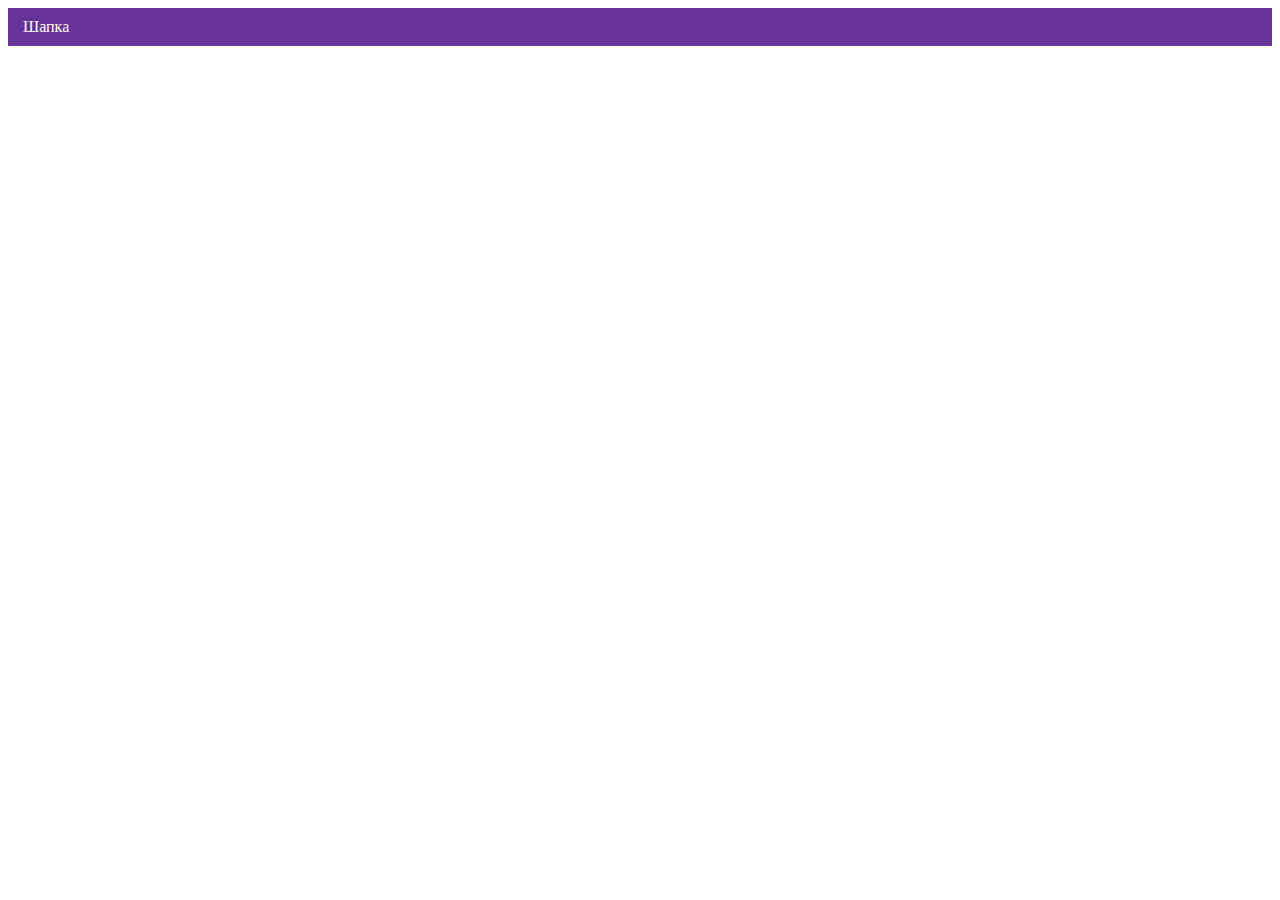
==== index.html @ 6138b24e "Deploying to gh-pages from @ htmlacademy-adaptive/1254821-cat-energy-32@b45555ddbe0319efa38d5f4f37ec" ====
<!DOCTYPE html><html class="page" lang="ru"><head><meta charset="UTF-8"><title>Название проекта</title><meta name="viewport" content="width=device-width,initial-scale=1"><link rel="stylesheet" href="styles/styles.css"><script src="scripts/index.js" defer="defer"></script></head><body class="page__body"><header class="header">Шапка</header></body></html>
---- styles/styles.css ----
.header{color:#fff;background-color:#639;padding:10px 15px}
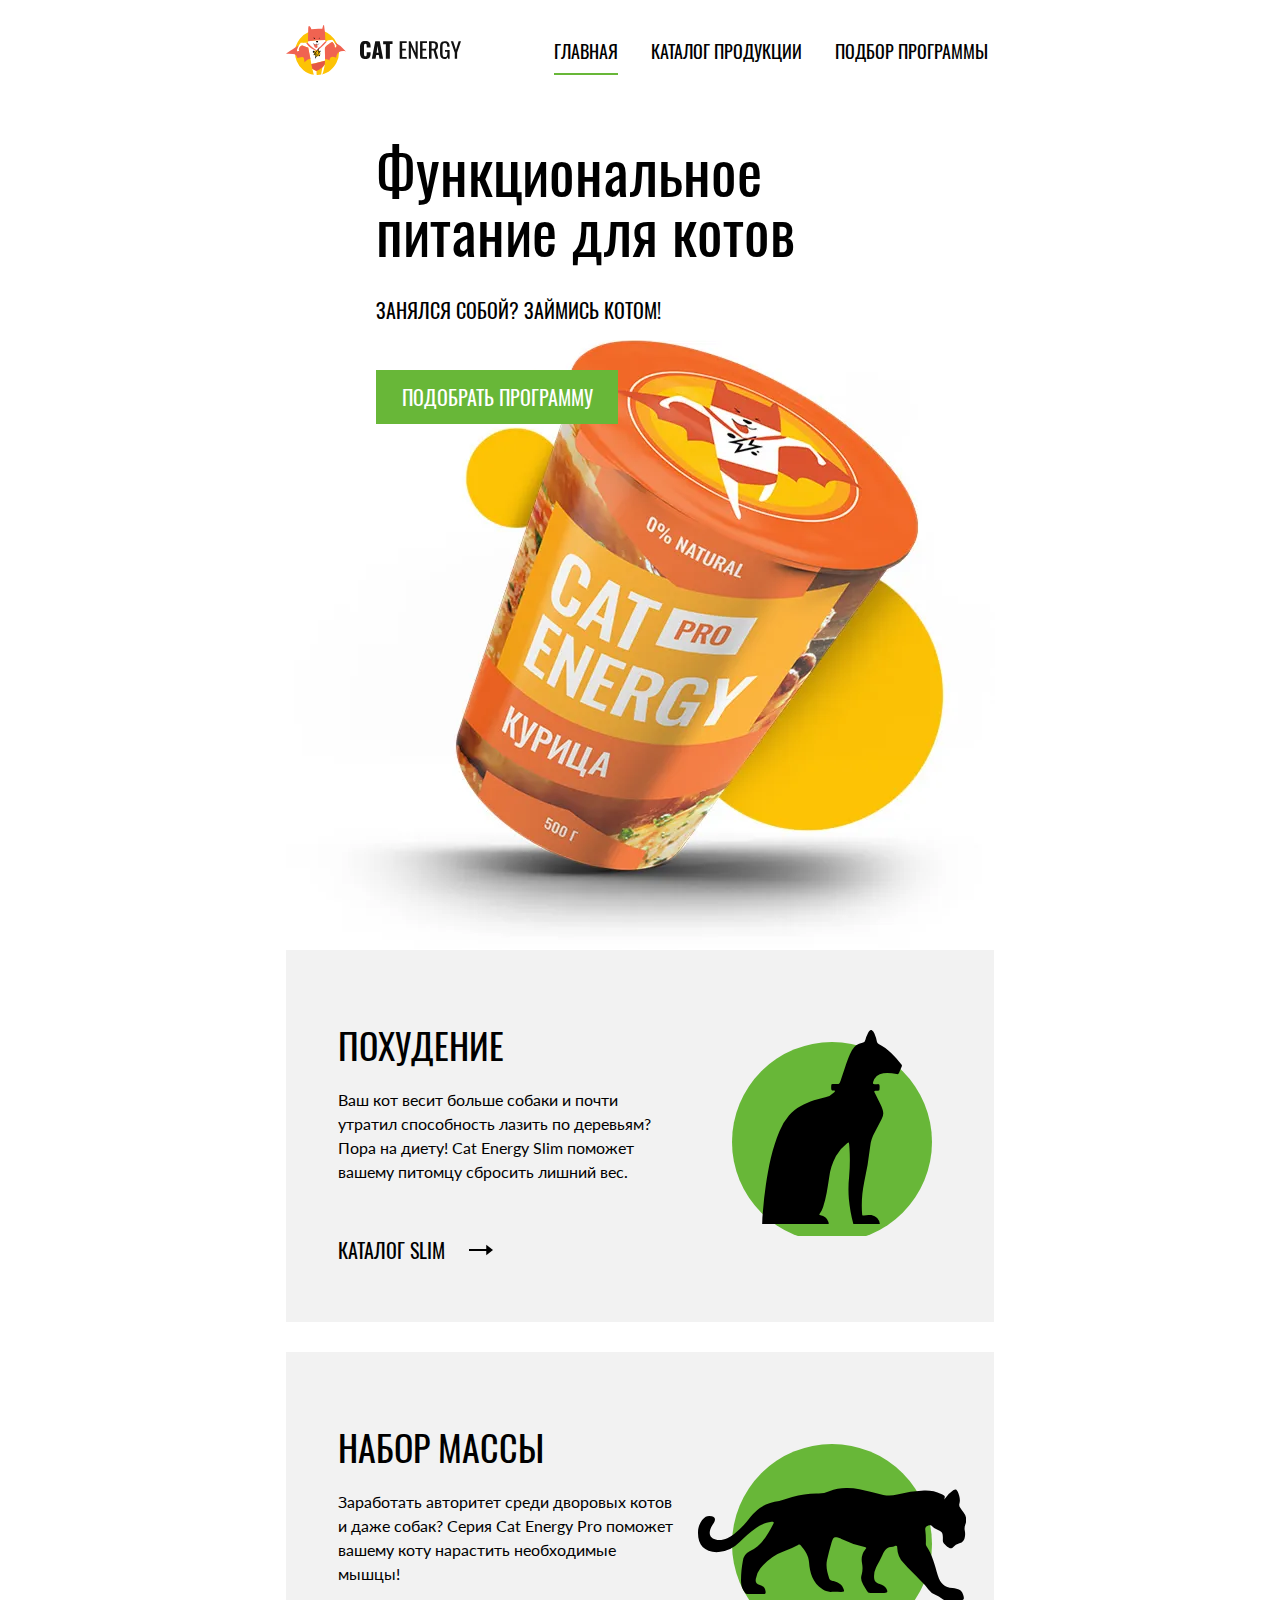
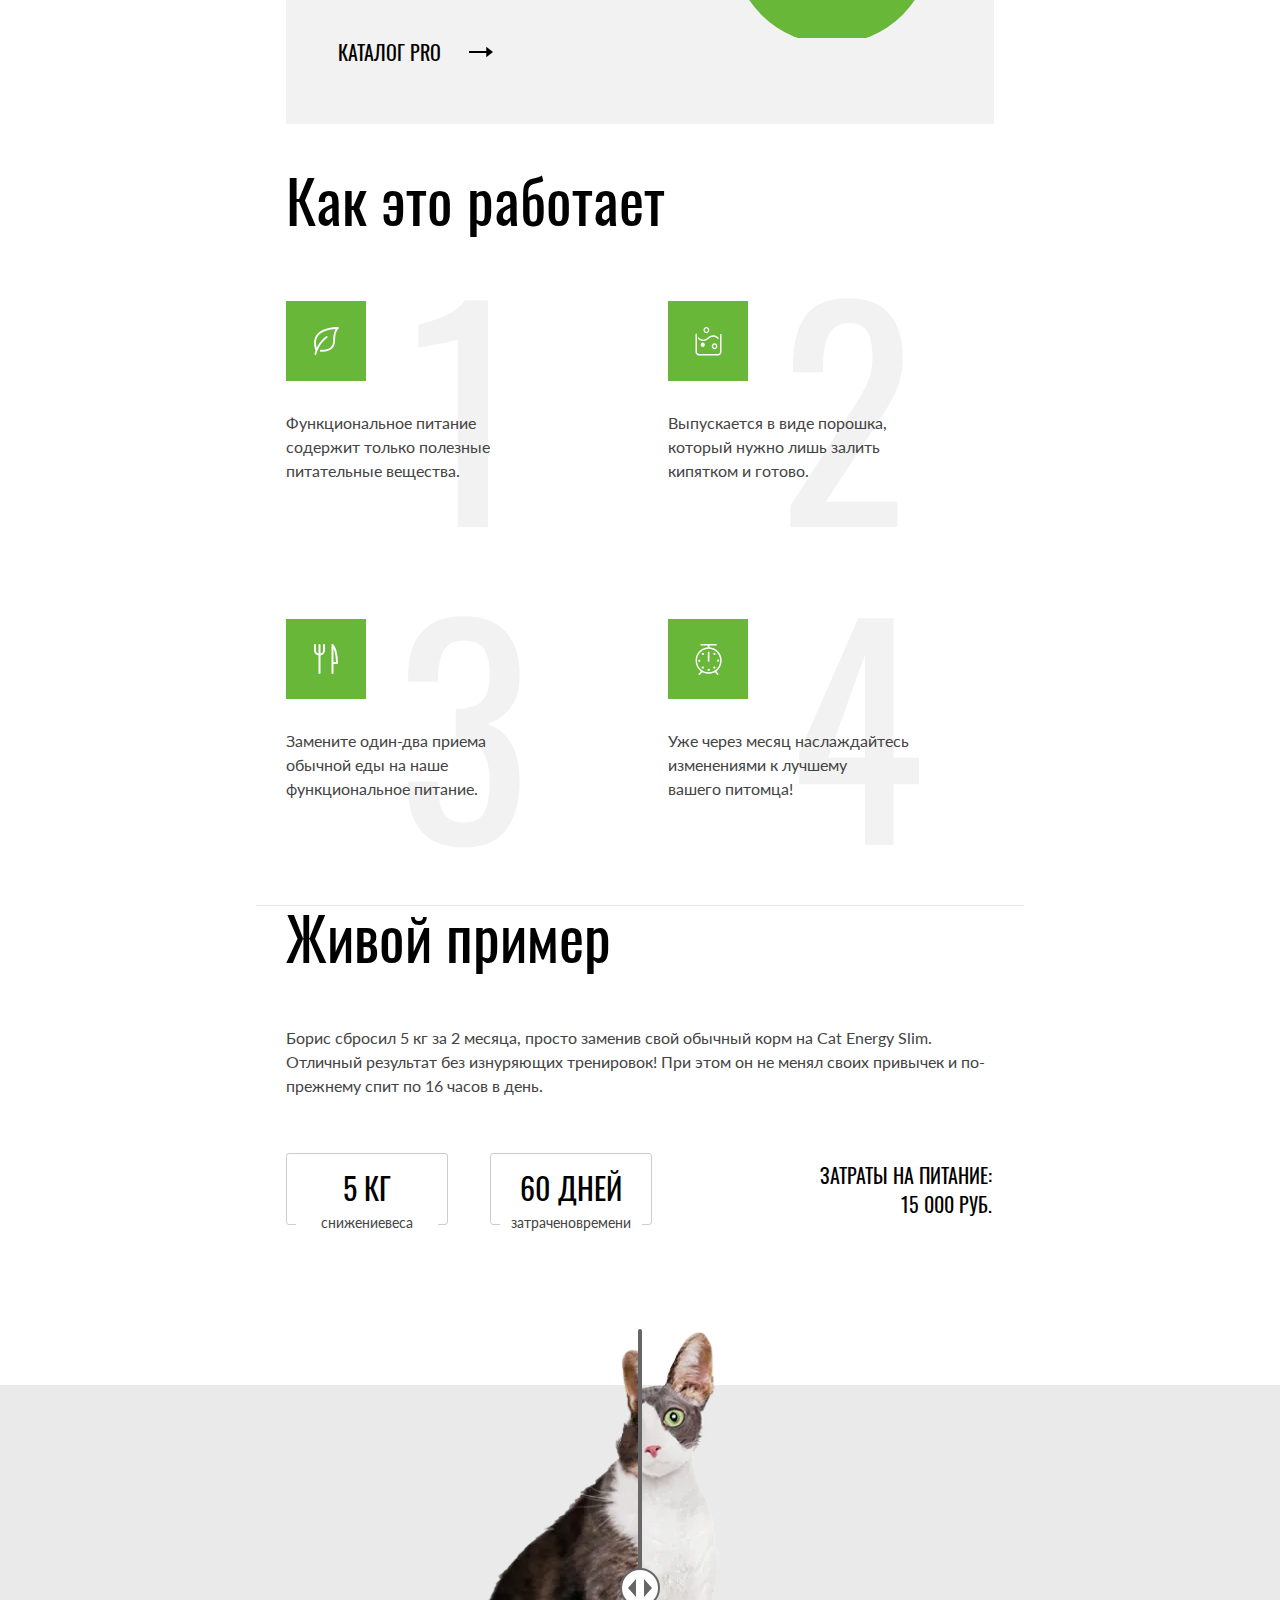
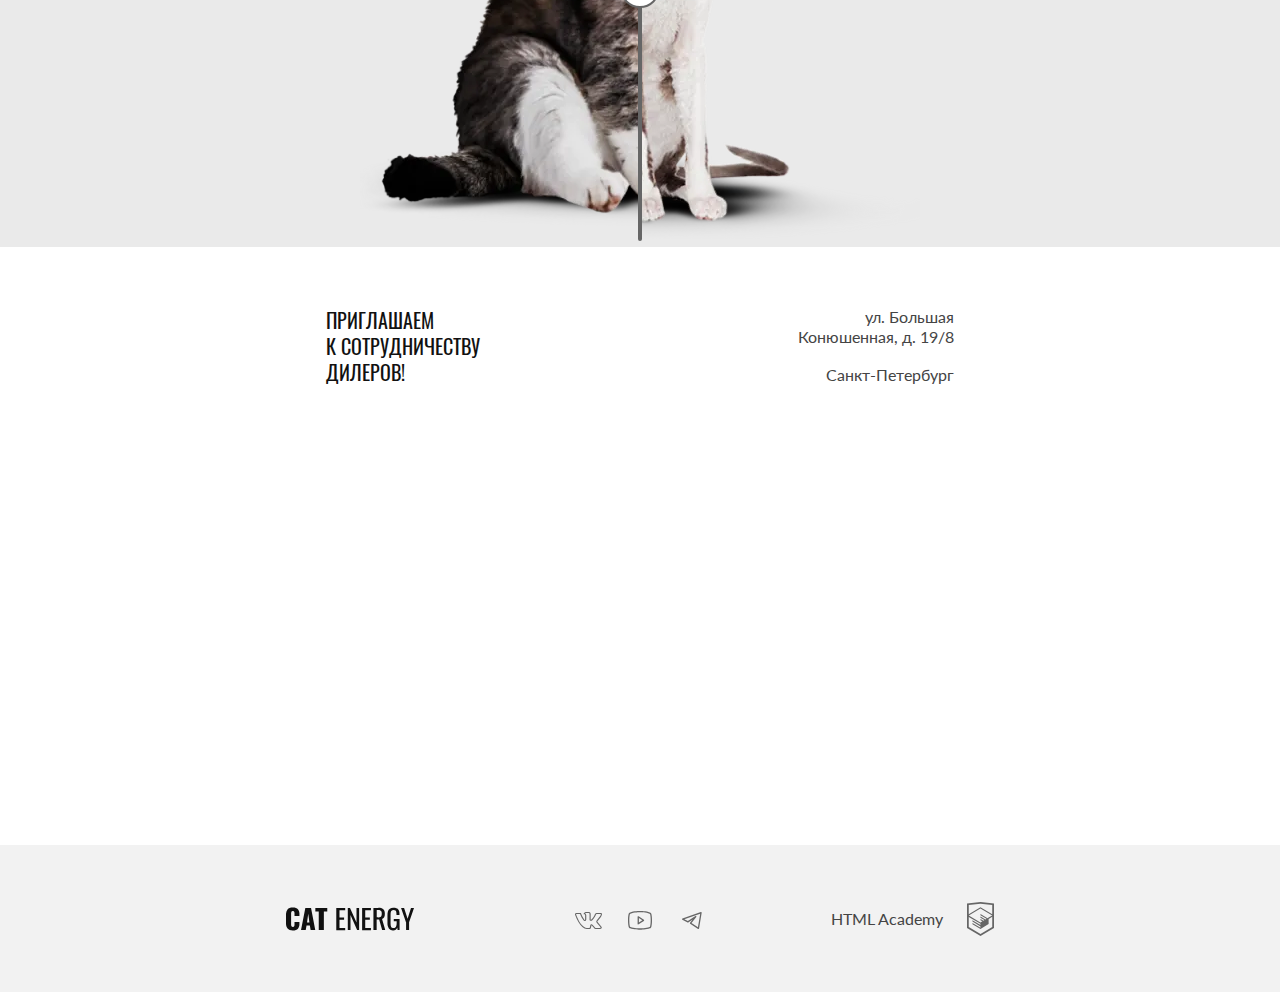
==== commit 173d129f: "Deploying to gh-pages from @ htmlacademy-adaptive/1254821-cat-energy-32@eb4ccfd35cb93e023ef40e4106e7" ====
--- a/index.html
+++ b/index.html
@@ -1 +1 @@
-<!DOCTYPE html><html class="page" lang="ru"><head><meta charset="UTF-8"><title>Название проекта</title><meta name="viewport" content="width=device-width,initial-scale=1"><link rel="stylesheet" href="styles/styles.css"><script src="scripts/index.js" defer="defer"></script></head><body class="page__body"><header class="header">Шапка</header></body></html>+<!DOCTYPE html><html class="page" lang="ru"><head><meta charset="UTF-8"><title>Cat Energy</title><meta name="viewport" content="width=device-width,initial-scale=1"><link rel="stylesheet" href="styles/styles.css"><link rel="icon" href="favicon.ico"><link rel="icon" href="favicons/icon.svg" type="image/svg+xml"><link rel="apple-touch-icon" href="favicons/apple.png"><link rel="manifest" href="manifest.webmanifest"><script src="scripts/index.js" defer="defer"></script><script src="scripts/script.js" defer="defer"></script></head><body class="bg-cat"><header class="header"><nav class="header__icon menu-icon"><ul class="list-block menu-icon__block"><li class="list-block__item item-icon"><a class="button-base" href="index.html" aria-label="Логотип"><picture><source type="image/svg+xml" media="(min-width: 1440px)" srcset="images/common/logo-desktop.svg" width="70" height="59"><source type="image/svg+xml" media="(min-width: 768px)" srcset="images/common/logo-tablet.svg" width="60" height="50"><img src="images/common/logo-mobile.svg" width="33" height="38" alt="Кнопка"></picture></a></li><li class="list-block__item item-icon item-icon--cat-energy"><a class="button-base" href="index.html" aria-label="Cat Energy"><picture><source type="image/svg+xml" media="(min-width: 1440px)" srcset="images/common/cat-energy.svg" width="118" height="21"><img src="images/common/cat-energy.svg" width="101" height="18" alt="Кнопка"></picture></a></li><li class="list-block__item item-icon"><button class="button-base item-icon__button item-icon__button--close" type="button" aria-label="меню"></button></li></ul></nav><nav class="header__navigation menu menu--close"><ul class="list-block menu__block"><li class="list-block__item nav"><a class="nav__button nav__button--index nav__button--active" href="#">Главная</a></li><li class="list-block__item nav"><a class="nav__button nav__button--index" href="catalog.html">Каталог продукции</a></li><li class="list-block__item nav"><a class="nav__button nav__button--index" href="#">Подбор программы</a></li></ul></nav></header><main class="main-block"><section class="nutrition"><h1 class="nutrition__heading">Функциональное питание для котов</h1><b class="nutrition__accent">Занялся собой? Займись котом!</b> <a class="button-green nutrition__button" href="#">Подобрать программу</a><picture class="nutrition__picture"><source type="image/webp" media="(min-width: 1440px)" srcset="images/index/food-desktop@1x.webp, images/index/food-desktop@2x.webp 2x" width="552" height="499"><source type="image/webp" media="(min-width: 768px)" srcset="images/index/food-tablet@1x.webp, images/index/food-tablet@2x.webp 2x" width="709" height="609"><source type="image/webp" srcset="images/index/food-mobile@1x.webp, images/index/food-mobile@2x.webp 2x" width="280" height="270"><source type="image/png" media="(min-width: 1440px)" srcset="images/index/food-desktop@1x.png, images/index/food-desktop@2x.png 2x" width="552" height="499"><source type="image/png" media="(min-width: 768px)" srcset="images/index/food-tablet@1x.png, images/index/food-tablet@2x.png 2x" width="709" height="609"><img src="images/index/food-mobile@1x.png" srcset="images/index/food-mobile@2x.png 2x" width="280" height="270" alt="Cat Energy Pro"></picture></section><section class="main-block__container programs"><h2 class="visually-hidden">Программа питания</h2><div class="programs__loss program"><div class="program__icon program__icon--loss"></div><h3 class="program__heading">Похудение</h3><p class="program__text">Ваш кот весит больше собаки и почти утратил способность лазить по деревьям? Пора на диету! Cat Energy Slim поможет вашему питомцу сбросить лишний вес.</p><a class="button-inherit program__button" href="#">Каталог slim</a></div><div class="programs__gain program"><div class="program__icon program__icon--gain"></div><h3 class="program__heading">Набор массы</h3><p class="program__text">Заработать авторитет среди дворовых котов и даже собак? Серия Cat Energy Pro поможет вашему коту нарастить необходимые мышцы!</p><a class="button-inherit program__button" href="#">Каталог pro</a></div></section><section class="main-block__container composition"><h2 class="composition__heading">Как это работает</h2><ul class="list-block composition__block"><li class="list-block__item item-mix"><div class="item-mix__first"></div><p class="item-mix__text">Функциональное питание содержит только полезные питательные вещества.</p></li><li class="list-block__item item-mix"><div class="item-mix__second"></div><p class="item-mix__text">Выпускается в виде порошка, который нужно лишь залить кипятком и готово.</p></li><li class="list-block__item item-mix"><div class="item-mix__third"></div><p class="item-mix__text">Замените один-два приема обычной еды на наше функциональное питание.</p></li><li class="list-block__item item-mix item-mix--fourth"><div class="item-mix__fourth"></div><p class="item-mix__text">Уже через месяц наслаждайтесь изменениями к лучшему<br>вашего питомца!</p></li></ul></section><section class="special"><div class="special__container example"><div class="example__container"><h2 class="example__heading">Живой пример</h2><p class="example__text">Борис сбросил 5 кг за 2 месяца, просто заменив свой обычный корм на Cat Energy Slim. Отличный результат без изнуряющих тренировок! При этом он не менял своих привычек и по-прежнему спит по 16 часов в день.</p><div class="example__item options"><div class="options__item option"><span class="option__parameter">5 кг</span> <span class="option__result">снижение<br>веса</span></div><div class="options__item option"><span class="option__parameter">60 дней</span> <span class="option__result">затрачено<br>времени</span></div><div class="options__special"><span>Затраты на питание:</span> <span>15 000 руб.</span></div></div></div><div class="example__slider"><picture class="example__image-wrapper"><source type="image/webp" media="(min-width: 768px)" srcset="images/index/cat-thick-tablet@1x.webp, images/index/cat-thick-tablet@2x.webp 2x" width="560" height="512"><source type="image/webp" srcset="images/index/cat-thick-mobile@1x.webp, images/index/cat-thick-mobile@2x.webp 2x" width="280" height="256"><source type="image/png" media="(min-width: 768px)" srcset="images/index/cat-thick-tablet@1x.png, images/index/cat-thick-tablet@2x.png 2x" width="560" height="512"><img class="example__image example__image--right" src="images/index/cat-thick-mobile@1x.png" srcset="images/index/cat-thick-mobile@2x.png 2x" width="280" height="256" alt="толстый кот"></picture><picture class="example__image-wrapper"><source type="image/webp" media="(min-width: 768px)" srcset="images/index/cat-thin-tablet@1x.webp, images/index/cat-thin-tablet@2x.webp 2x" width="560" height="512"><source type="image/webp" srcset="images/index/cat-thin-mobile@1x.webp 1x,images/index/cat-thin-mobile@2x.webp 2x" width="280" height="256"><source type="image/png" media="(min-width: 768px)" srcset="images/index/cat-thin-tablet@1x.png, images/index/cat-thin-tablet@2x.png 2x" width="560" height="512"><img class="example__image example__image--left" src="images/index/cat-thin-mobile@1x.png" srcset="images/index/cat-thin-mobile@2x.png 2x" width="280" height="256" alt="худой кот"></picture><button class="example__button" type="button"><span class="visually-hidden">Переключатель слайдов</span></button></div></div></section></main><footer class="footer"><div class="footer__map footer__map--index map"><div class="map__info info"><span class="info__heading">Приглашаем<br>к сотрудничеству<br>дилеров!</span><div class="info__text"><span>ул. Большая<br>Конюшенная, д. 19/8</span> <span>Санкт-Петербург</span></div></div><iframe src="https://www.google.com/maps/embed?pb=!1m18!1m12!1m3!1d1998.6037876728572!2d30.320472477436045!3d59.93871647491517!2m3!1f0!2f0!3f0!3m2!1i1024!2i768!4f13.1!3m3!1m2!1s0x4696310fca145cc1%3A0x42b32648d8238007!2z0JHQvtC70YzRiNCw0Y8g0JrQvtC90Y7RiNC10L3QvdCw0Y8g0YPQuy4sIDE5LzgsINCh0LDQvdC60YIt0J_QtdGC0LXRgNCx0YPRgNCzLCAxOTExODY!5e0!3m2!1sru!2sru!4v1726083834654!5m2!1sru!2sru" width="600" height="450" style="border:0;" allowfullscreen="" loading="lazy" referrerpolicy="no-referrer-when-downgrade"></iframe></div><div class="footer__links link"><a class="link__cat-energy" href="index.html" aria-label="cat-energy"><svg width="128" height="24" viewBox="0 0 101 18" fill="currentColor" xmlns="http://www.w3.org/2000/svg"><path d="M1.26449 16.5385C0.36955 15.2762 -0.0747041 13.7627 1.02073e-05 12.2308V5.84615C-0.108365 4.29774 0.308071 2.75746 1.18546 1.46154C2.05478 0.461538 3.39829 0 5.37403 0C7.34978 0 8.61425 0.461538 9.40455 1.30769C10.2626 2.37941 10.6846 3.72136 10.59 5.07692V6.61539H6.71754V4.84615C6.74881 4.32289 6.66808 3.799 6.48045 3.30769C6.38016 3.10938 6.2212 2.9448 6.02403 2.83513C5.82686 2.72547 5.60049 2.67572 5.37403 2.69231C4.82082 2.69231 4.42568 2.84615 4.26762 3.23077C4.08883 3.77733 4.00862 4.34988 4.03053 4.92308V13.1538C3.98879 13.71 4.0978 14.267 4.34665 14.7692C4.5047 15.1538 4.89985 15.3077 5.45306 15.3077C6.00627 15.3077 6.32239 15.1538 6.48045 14.7692C6.66013 14.2494 6.74049 13.7019 6.71754 13.1538V11.3077H10.59V12.8462C10.6704 14.2238 10.2508 15.5852 9.40455 16.6923C8.61425 17.6154 7.27075 18.0769 5.37403 18.0769C3.47732 18 2.05478 17.5385 1.26449 16.5385Z"/><path d="M15.2527 0.23077H19.7574L23.0767 17.7692H19.4413L18.8091 14.0769H16.2011L15.5689 17.7692H11.8545L15.2527 0.23077ZM18.493 11.7692L17.5446 4.92308L16.5963 11.7692H18.493Z"/><path d="M25.8427 3.15385H23.1557V0.23077H32.5602V3.07692H29.8732V17.7692H25.8427V3.15385Z"/><path d="M39.752 0.23077H46.7066V2.07692H42.2019V7.84615H45.8372V9.61539H42.2019V16.0769H46.7066V17.8462H39.6729V0.23077H39.752Z"/><path d="M48.7613 0.23077H50.5L55.6369 11.8462V0.23077H57.6917V17.7692H56.1111L50.8951 5.76923V17.7692H48.7613V0.23077Z"/><path d="M60.0626 0.23077H67.0172V2.07692H62.5125V7.84615H66.1479V9.61539H62.5125V16.0769H67.0172V17.8462H60.0626V0.23077Z"/><path d="M69.072 0.23077H72.7074C74.1375 0.134618 75.5587 0.514353 76.7379 1.30769C77.6072 2 78.0024 3.23077 78.0024 4.84616C78.0024 7.07692 77.2911 8.46154 75.7895 8.92308L78.3185 17.6923H75.8686L73.4977 9.46154H71.5219V17.6923H68.993V0.23077H69.072ZM72.5493 7.76923C73.364 7.83458 74.1761 7.61652 74.8412 7.15385C75.3154 6.76923 75.5524 6 75.5524 4.84616C75.5743 4.27296 75.4941 3.7004 75.3154 3.15385C75.1375 2.76166 74.832 2.4373 74.446 2.23077C73.9017 1.98934 73.3042 1.8836 72.7074 1.92308H71.601V7.69231H72.5493V7.76923Z"/><path d="M81.1635 16.4615C80.342 15.1166 79.9564 13.5617 80.0571 12V6.15384C80.0376 5.03911 80.1705 3.9268 80.4523 2.84615C80.7167 2.03863 81.2437 1.33668 81.9538 0.846152C82.8362 0.337748 83.8542 0.0967294 84.8779 0.153844C86.5376 0.153844 87.723 0.53846 88.4343 1.38461C89.2525 2.50191 89.6438 3.86237 89.5407 5.23077V5.84615H87.1698V5.30769C87.1734 4.66346 87.1205 4.0201 87.0117 3.38461C86.9451 2.98303 86.7178 2.62348 86.3795 2.38461C85.9353 2.10082 85.4081 1.96579 84.8779 2C84.3113 1.96466 83.7504 2.12843 83.2973 2.46154C83.1114 2.61401 82.9595 2.80181 82.8508 3.01344C82.7421 3.22507 82.6789 3.45608 82.6651 3.69231C82.5609 4.37999 82.5081 5.07411 82.507 5.76923V12.3077C82.4488 13.3038 82.6105 14.3006 82.9812 15.2308C83.2973 15.8462 83.9296 16.0769 84.8779 16.0769C85.2524 16.1223 85.6323 16.0589 85.9698 15.8947C86.3073 15.7304 86.5873 15.4727 86.7746 15.1538C87.1922 14.1811 87.3812 13.1299 87.3278 12.0769V10.8462H85.036V9.07692H89.6197V17.7692H88.0391L87.802 15.7692C87.5948 16.4395 87.1634 17.0231 86.5763 17.4273C85.9892 17.8315 85.2801 18.0331 84.5618 18C83.9088 18.0374 83.2565 17.9164 82.6634 17.6479C82.0702 17.3794 81.5549 16.9717 81.1635 16.4615Z"/><path d="M94.6776 11.6154L90.8052 0.30769H93.1761L95.9421 8.76923L98.6291 0.30769H101L97.1275 11.6154V17.7692H94.7566V11.6154H94.6776Z"/></svg></a><address class="link__social social"><ul class="list-block social__block"><li class="list-block__item item-social"><a class="item-social__button" href="#" aria-label="Vkontakte"><svg width="28" height="22" viewBox="0 0 28 22" fill="currentColor" xmlns="http://www.w3.org/2000/svg"><path d="M1 5.33876C1 4.48373 1.5151 4.02268 2.54531 3.95562L6.51515 3.98077C6.78158 3.98077 6.95921 4.10651 7.04802 4.35799C7.45655 5.61538 7.91392 6.70094 8.42014 7.61465C8.92637 8.52835 9.58801 9.58038 10.4051 10.7707C10.4761 10.9216 10.5916 10.997 10.7514 10.997C10.8758 10.997 10.9735 10.9384 11.0445 10.821L11.1244 10.5444L11.1511 6.19379C11.1511 5.89201 11.0756 5.69083 10.9246 5.59024C10.7736 5.48965 10.4939 5.4142 10.0853 5.36391C9.76563 5.31361 9.60577 5.12919 9.60577 4.81065C9.60577 4.74359 9.61465 4.69329 9.63241 4.65976C10.0054 3.57002 11.0711 3.02515 12.8296 3.02515L14.3216 3C14.9966 3 15.5561 3.15927 16.0001 3.47781C16.4442 3.79635 16.6662 4.29931 16.6662 4.98669V10.6953C16.7906 10.7791 16.906 10.821 17.0126 10.821C17.279 10.821 17.5099 10.6701 17.7053 10.3683C19.6592 7.78649 20.716 6.05966 20.8759 5.18787C20.8759 5.1711 20.8936 5.12919 20.9291 5.06213C21.0535 4.81065 21.2577 4.5927 21.5419 4.40828C21.8261 4.22387 22.0748 4.09813 22.288 4.03107C22.359 3.99753 22.4389 3.98077 22.5277 3.98077H26.6574L26.9239 4.00592C27.2791 4.00592 27.5544 4.16519 27.7498 4.48373C27.8209 4.58432 27.8697 4.69329 27.8964 4.81065C27.923 4.92801 27.9408 5.04536 27.9496 5.16272C27.9585 5.28008 27.963 5.34714 27.963 5.36391V5.53994C27.8386 6.22732 27.5233 6.9608 27.0171 7.74038C26.5109 8.51997 25.867 9.36243 25.0855 10.2678C24.304 11.1731 23.8155 11.7682 23.6201 12.0533C23.4603 12.2544 23.3803 12.4389 23.3803 12.6065C23.3803 12.7406 23.4514 12.8915 23.5935 13.0592L27.4834 17.6864C27.6965 17.9546 27.8031 18.248 27.8031 18.5666C27.8031 18.9522 27.6432 19.2707 27.3235 19.5222C27.0038 19.7737 26.6219 19.9162 26.1779 19.9497L25.7249 19.9749H21.6752C21.6574 19.9749 21.6219 19.979 21.5686 19.9874C21.5153 19.9958 21.4798 20 21.462 20C21.0712 20 20.7071 19.8407 20.3696 19.5222C20.2453 19.3881 19.4105 18.3989 17.8652 16.5547C17.7764 16.4374 17.652 16.3284 17.4922 16.2278C17.4211 16.4961 17.3279 16.8817 17.2124 17.3846C17.097 17.8876 17.0126 18.248 16.9593 18.466L16.8794 18.8935C16.7018 19.4803 16.3287 19.8323 15.7604 19.9497L15.3874 19.9749H12.7763C11.3021 19.9749 9.83224 19.3378 8.36686 18.0636C6.90148 16.7894 5.58264 15.1423 4.41034 13.122C3.23803 11.1018 2.14566 8.75049 1.13322 6.06805C1.04441 5.8501 1 5.607 1 5.33876ZM17.0126 11.8521C16.6396 11.8521 16.3021 11.7557 16.0001 11.5629C15.6982 11.3701 15.5472 11.106 15.5472 10.7707V4.98669C15.5472 4.65138 15.4584 4.41248 15.2808 4.26997C15.1032 4.12747 14.7923 4.05621 14.3483 4.05621L12.8296 4.10651C12.0658 4.10651 11.4886 4.23225 11.0978 4.48373C11.8793 4.8358 12.2701 5.40582 12.2701 6.19379V10.6198C12.2346 11.039 12.0569 11.3868 11.7372 11.6635C11.4175 11.9401 11.0623 12.0784 10.6715 12.0784C10.1386 12.0784 9.7301 11.8353 9.44591 11.3491C8.06046 9.37081 7.03025 7.4931 6.35529 5.71598L6.1155 5.06213L2.57195 5.03698C2.34104 5.03698 2.21227 5.04956 2.18562 5.0747C2.15898 5.09985 2.14566 5.1711 2.14566 5.28846C2.14566 5.43935 2.16342 5.59862 2.19895 5.76627L2.75845 7.17456C4.25048 10.8126 5.87127 13.6795 7.62085 15.7751C9.37042 17.8708 11.0889 18.9186 12.7763 18.9186H15.4406C15.5472 18.9186 15.6271 18.8893 15.6804 18.8306C15.7337 18.7719 15.7781 18.6588 15.8136 18.4911L15.8669 18.2396L16.3732 16.0266C16.5152 15.7249 16.6396 15.5237 16.7462 15.4231C16.9415 15.2387 17.1725 15.1465 17.4389 15.1465C17.8652 15.1465 18.3003 15.3895 18.7444 15.8757L21.0091 18.5917C21.1512 18.8097 21.3022 18.9186 21.462 18.9186H25.8581C26.391 18.9186 26.6574 18.7929 26.6574 18.5414C26.6574 18.4576 26.6308 18.3738 26.5775 18.2899L22.7142 13.7382C22.4123 13.3861 22.2613 13.0089 22.2613 12.6065C22.2613 12.2041 22.4034 11.8185 22.6876 11.4497C22.9185 11.1144 23.367 10.557 24.0331 9.77737C24.6992 8.99778 25.2809 8.26849 25.7782 7.5895C26.2756 6.9105 26.6042 6.29438 26.764 5.74112L26.8439 5.4142C26.8262 5.38067 26.8173 5.32618 26.8173 5.25074C26.8173 5.1753 26.8084 5.11243 26.7907 5.06213H22.6077C22.3412 5.16272 22.1281 5.31361 21.9682 5.51479L21.8084 5.9926C21.3643 7.14941 20.2009 8.93491 18.3181 11.3491C17.9451 11.6844 17.5099 11.8521 17.0126 11.8521Z"/></svg></a></li><li class="list-block__item item-social"><a class="item-social__button" href="#" aria-label="Youtube"><svg width="28" height="22" viewBox="0 0 28 22" fill="currentColor" xmlns="http://www.w3.org/2000/svg"><path d="M17.8509 10.7927L12.6145 7.30184C12.5159 7.23691 12.4016 7.19985 12.2837 7.19459C12.1657 7.18934 12.0486 7.21608 11.9446 7.27198C11.8406 7.32789 11.7537 7.41087 11.693 7.51215C11.6324 7.61343 11.6002 7.72924 11.6 7.84729V14.8291C11.6001 14.9481 11.6327 15.0648 11.6942 15.1667C11.7557 15.2686 11.8438 15.3518 11.9491 15.4073C12.0524 15.4631 12.1691 15.4895 12.2864 15.4837C12.4037 15.478 12.5172 15.4402 12.6145 15.3746L17.8509 11.8837C17.9409 11.8239 18.0148 11.7429 18.0658 11.6477C18.1169 11.5526 18.1436 11.4462 18.1436 11.3382C18.1436 11.2302 18.1169 11.1239 18.0658 11.0287C18.0148 10.9335 17.9409 10.8525 17.8509 10.7927ZM12.9091 13.6073V9.06911L16.3127 11.3382L12.9091 13.6073ZM25.3891 5.04366C25.2942 4.67547 25.1131 4.33511 24.8609 4.05061C24.6086 3.76611 24.2924 3.54561 23.9382 3.40729C20.2182 1.9782 14.2509 2.00002 14 2.00002C13.7491 2.00002 7.78182 1.9782 4.06182 3.40729C3.70764 3.54561 3.3914 3.76611 3.13914 4.05061C2.88689 4.33511 2.70584 4.67547 2.61091 5.04366C2.32727 6.11275 2 8.07638 2 11.3382C2 14.6 2.32727 16.5637 2.61091 17.6327C2.70584 18.0009 2.88689 18.3413 3.13914 18.6258C3.3914 18.9103 3.70764 19.1308 4.06182 19.2691C7.78182 20.6982 13.7491 20.6764 14 20.6764H14.0764C14.8291 20.6764 20.3927 20.6327 23.9382 19.2691C24.2924 19.1308 24.6086 18.9103 24.8609 18.6258C25.1131 18.3413 25.2942 18.0009 25.3891 17.6327C25.6727 16.5637 26 14.6 26 11.3382C26 8.07638 25.6727 6.11275 25.3891 5.04366ZM24.1236 17.3055C24.0807 17.472 23.999 17.6259 23.8853 17.7548C23.7715 17.8838 23.6289 17.984 23.4691 18.0473C19.9782 19.3891 14.0655 19.3673 14 19.3673C13.9345 19.3673 8.02182 19.3891 4.53091 18.0473C4.37107 17.984 4.22846 17.8838 4.11471 17.7548C4.00096 17.6259 3.91929 17.472 3.87636 17.3055C3.61455 16.3018 3.30909 14.4582 3.30909 11.3382C3.30909 8.2182 3.61455 6.37457 3.87636 5.37093C3.91929 5.20445 4.00096 5.05047 4.11471 4.92156C4.22846 4.79264 4.37107 4.69243 4.53091 4.62911C8.02182 3.28729 13.9345 3.30911 14 3.30911C14.0655 3.30911 19.9782 3.28729 23.4691 4.62911C23.6289 4.69243 23.7715 4.79264 23.8853 4.92156C23.999 5.05047 24.0807 5.20445 24.1236 5.37093C24.3855 6.37457 24.6909 8.2182 24.6909 11.3382C24.6909 14.4582 24.3855 16.3018 24.1236 17.3055Z"/></svg></a></li><li class="list-block__item item-social"><a class="item-social__button" href="#" aria-label="Telegram"><svg width="28" height="22" viewBox="0 0 28 22" fill="currentColor" xmlns="http://www.w3.org/2000/svg"><path fill-rule="evenodd" clip-rule="evenodd" d="M23.4608 3.15291C23.6393 3.30222 23.7255 3.5349 23.6872 3.76448L21.0611 19.5214C21.0244 19.7411 20.8789 19.9273 20.6745 20.0159C20.47 20.1045 20.2346 20.0833 20.0493 19.9597L12.1708 14.7074C12.0177 14.6054 11.9145 14.4437 11.8862 14.2619C11.858 14.08 11.9074 13.8947 12.0223 13.751L14.633 10.4877L10.273 13.3944C10.077 13.525 9.82597 13.5407 9.61524 13.4353L4.36293 10.8092C4.12769 10.6915 3.98535 10.4449 4.0012 10.1824C4.01705 9.91983 4.18804 9.6921 4.43573 9.60364L22.8188 3.03826C23.038 2.95998 23.2822 3.00359 23.4608 3.15291ZM6.32626 10.3228L9.86168 12.0905L17.4231 7.0495C17.6925 6.86994 18.0525 6.91349 18.2712 7.1521C18.49 7.3907 18.5022 7.75314 18.3 8.00591L13.495 14.0121L19.9328 18.3039L22.2083 4.65058L6.32626 10.3228Z"/></svg></a></li></ul></address><a class="button-base link__htmlacademy htmlacademy" href="https://htmlacademy.ru/intensive/adaptive"><span class="htmlacademy__text">HTML Academy</span> <svg width="27" height="34" viewBox="0 0 27 34" fill="currentColor" xmlns="http://www.w3.org/2000/svg"><path d="M13.6426 0.0157537L13.5 0L0 1.40733V26.0129L13.5 34L27 26.0129V1.40733L13.6426 0.0157537ZM25.2344 25.0151L13.5 31.9573L1.76561 25.0151V14.9293L13.4507 21.8451L13.4701 23.0984L5.45351 18.3548L5.44295 19.5801L13.4894 24.3885L13.5088 25.675L5.46408 20.9174L5.45351 22.1427L13.5 26.9511L21.6239 22.1182V20.8929V16.909L25.2432 14.7595L25.2344 25.0151ZM25.2344 13.4519L22.0147 15.3319L20.5325 16.2071L13.4666 12.0201L13.456 13.2454L19.4957 16.818L19.4429 16.8495L19.3126 16.9247L18.4536 17.4166L13.4666 14.4689L13.456 15.6942L17.3921 18.0222L16.4591 18.6314L16.438 18.6436L13.4666 16.902L13.456 18.1273L15.4029 19.2615L13.4155 20.4483L1.7973 13.5762L13.4349 6.61831L25.2344 13.4519ZM25.2344 12.2266L13.4401 5.31075L1.76561 12.2196V2.9897L13.5 1.76442L25.2344 2.9897V12.2266Z"/></svg></a></div></footer></body></html>--- a/styles/styles.css
+++ b/styles/styles.css
@@ -1 +1 @@
-.header{color:#fff;background-color:#639;padding:10px 15px}+@font-face{font-family:Lato;font-style:normal;font-weight:400;src:url(/fonts/lato/Lato-Regular.woff2)format("woff2"),url(/fonts/lato/Lato-Regular.woff)format("woff");font-display:swap}@font-face{font-family:Oswald;font-style:normal;font-weight:400;src:url(/fonts/oswald/oswaldregular.woff2)format("woff2"),url(/fonts/oswald/oswaldregular.woff)format("woff");font-display:swap}*,:before,:after{box-sizing:border-box}body{color:#444;background-color:#fff;margin:0;padding:0;font-family:Lato,Arial,sans-serif;font-size:14px;font-weight:400;line-height:18px}@media (width>=768px){body{font-family:Lato,Arial,sans-serif;font-size:16px;font-weight:400;line-height:24px}}img{object-fit:contain;max-width:100%;height:auto}.visually-hidden{clip:rect(0 0 0 0);border:0;width:1px;height:1px;margin:-1px;padding:0;position:absolute;overflow:hidden}.button-base{text-align:center;text-transform:uppercase;cursor:pointer;border:none;outline:none;margin:0;padding:0;text-decoration:none;display:block}.button-green{text-align:center;text-transform:uppercase;cursor:pointer;color:#fff;background-color:#68b738;border:none;outline:none;margin:0;padding:10px;font-family:Oswald,Arial,sans-serif;font-size:16px;font-weight:400;line-height:20px;text-decoration:none;display:block}.button-green:hover{background-color:#5eaa2f}.button-green:active{color:#ffffff4d}.button-grey{text-align:center;text-transform:uppercase;cursor:pointer;color:#444;background-color:#f2f2f2;border:none;outline:none;margin:0;padding:10px;font-family:Oswald,Arial,sans-serif;font-size:16px;font-weight:400;line-height:20px;text-decoration:none;display:block}.button-grey:hover,.button-grey:active{background-color:#ebebeb}.main-block__container{width:320px;margin:0 auto;padding:0 20px}@media (width>=768px){.main-block__container{width:768px;padding:0 30px}}@media (width>=1440px){.main-block__container{width:1440px;padding:0 110px}}.list-block{margin:0;padding:0;list-style-type:none}.header{width:320px;height:65px;margin:0 auto;position:relative}@media (width>=768px){.header{flex-flow:wrap;justify-content:space-between;align-items:center;width:768px;min-height:100px;padding:25px 30px;display:flex}}@media (width>=1440px){.header{width:1440px;padding:54px 110px 30px}}.header__icon{margin:0;padding:0}@media (width>=768px){.header__icon{flex-flow:wrap;justify-content:flex-start;align-items:center;display:flex}}.header__navigation{z-index:10;background-color:#fff;border-bottom:1px solid #e6e6e6;width:100%;padding-top:10px;position:absolute}@media (width>=768px){.header__navigation{border:none;width:440px;margin:0;padding:0 4px 5px 0;position:static}}@media (width>=1440px){.header__navigation{background-color:#0000;width:476px;padding:0}}.footer{background-color:#f2f2f2;margin:0}@media (width>=1440px){.footer{position:relative}}.footer__map--index{background-color:#fff}.footer iframe{border:none;width:100%;height:362px;display:block}@media (width>=768px){.footer iframe{height:400px}}.menu-icon__block{flex-flow:wrap;justify-content:space-between;align-items:center;margin:0;padding:13px 20px 0;display:flex}@media (width>=768px){.menu-icon__block{justify-content:flex-start;gap:14px;padding:0}.menu__block{flex-flow:wrap;justify-content:flex-start;align-items:center;gap:33px;display:flex}}.menu--close{display:none}@media (width>=768px){.menu--close{display:block}}.menu--open{display:block}.nav__button{text-align:center;text-transform:uppercase;cursor:pointer;color:#000;background-color:#fff;border:none;border-top:1px solid #e6e6e6;outline:none;margin:0;padding:22px 0 24px;font-family:Oswald,Arial,sans-serif;font-size:20px;font-weight:400;line-height:20px;text-decoration:none;display:block;position:relative}.nav__button:hover{opacity:.6}.nav__button:active{opacity:.3}@media (width>=768px){.nav__button{border:none;padding:0;font-family:Oswald,Arial,sans-serif;font-size:18px;font-weight:400;line-height:24px}}@media (width>=1440px){.nav__button{background-color:#0000;font-family:Oswald,Arial,sans-serif;font-size:20px;font-weight:400;line-height:20px}.nav__button--index{color:#fff}}.nav__button--active{pointer-events:none}@media (width>=768px){.nav__button--active:before{content:"";z-index:2;background-color:#68b738;height:2px;position:absolute;bottom:-12px;left:0;right:0}}@media (width>=1440px){.nav__button--active.nav__button--index:before{background-color:#fff}}.info{grid-template-columns:repeat(2,1fr);width:320px;margin:0 auto;padding:26px 20px;display:grid}@media (width>=768px){.info{width:768px;padding:60px 70px}}@media (width>=1440px){.info{background-color:#fff;width:565px;margin:0;padding:60px 80px;position:absolute;top:95px;left:110px}}.info__heading{color:#111;text-transform:uppercase;font-family:Oswald,Arial,sans-serif;font-size:16px;font-weight:400;line-height:20px}@media (width>=768px){.info__heading{font-family:Oswald,Arial,sans-serif;font-size:20px;font-weight:400;line-height:26px}}.info__text{justify-content:flex-start;align-items:space-between;flex-flow:column wrap;display:flex}@media (width>=768px){.info__text{gap:18px}}.info__text span{color:#444;font-family:Lato,Arial,sans-serif;font-size:14px;font-weight:400;line-height:20px}@media (width>=768px){.info__text span{text-align:right;font-family:Lato,Arial,sans-serif;font-size:16px;font-weight:400;line-height:20px}}@media (width>=1440px){.info__text span{text-align:left}}.htmlacademy__text{color:#444;text-transform:none;font-family:Lato,Arial,sans-serif;font-size:16px;font-weight:400;line-height:20px}.nutrition{flex-flow:column wrap;justify-content:flex-start;align-items:center;width:320px;min-height:480px;margin:0 auto;display:flex;position:relative}@media (width>=768px){.nutrition{align-items:flex-start;width:768px;min-height:850px;padding-left:120px}}@media (width>=1440px){.nutrition{width:1440px;min-height:570px}}.nutrition:before{content:"";z-index:-1;width:320px;height:302px;margin:0;display:block;position:absolute}@media (width>=320px){.nutrition:before{background-color:#5eaa2f;background-image:url(../images/index/bg-mobile@1x.jpg);background-position:50%;background-repeat:no-repeat}}@media (width>=320px) and (resolution>=2dppx){.nutrition:before{background-image:url(../images/index/bg-mobile@2x.jpg)}}@media (width>=768px){.nutrition:before{background-color:#0000;background-image:none}}.nutrition__heading{color:#fff;text-align:center;margin:0;padding-top:26px;padding-bottom:26px;font-family:Oswald,Arial,sans-serif;font-size:36px;font-weight:400;line-height:36px}@media (width>=768px){.nutrition__heading{color:#000;text-align:left;width:500px;padding-top:40px;padding-bottom:40px;font-family:Oswald,Arial,sans-serif;font-size:60px;font-weight:400;line-height:60px}}@media (width>=1440px){.nutrition__heading{padding-top:125px;padding-left:70px}}.nutrition__accent{color:#fff;text-transform:uppercase;font-family:Oswald,Arial,sans-serif;font-size:14px;font-weight:400;line-height:14px}@media (width>=768px){.nutrition__accent{color:#000;font-family:Oswald,Arial,sans-serif;font-size:20px;font-weight:400;line-height:20px}}@media (width>=1440px){.nutrition__accent{padding-left:70px}}.nutrition__button{width:280px;position:absolute;bottom:0}@media (width>=768px){.nutrition__button{text-align:center;text-transform:uppercase;cursor:pointer;border:none;outline:none;width:242px;margin:50px 0 0;padding:14px;font-family:Oswald,Arial,sans-serif;font-size:20px;font-weight:400;line-height:26px;text-decoration:none;display:block;position:static}}@media (width>=1440px){.nutrition__button{margin-left:70px}}.nutrition__picture{position:absolute;bottom:40px;left:20px}@media (width>=768px){.nutrition__picture{z-index:-10;top:240px;left:30px}}@media (width>=1440px){.nutrition__picture{z-index:10;top:42px;transform:translate(calc(50% + 252px))}}.programs{flex-flow:column wrap;justify-content:flex-start;align-items:flex-start;gap:18px;padding-top:20px;padding-bottom:16px;display:flex}@media (width>=768px){.programs{gap:30px;padding-top:0;padding-bottom:45px}}@media (width>=1440px){.programs{flex-direction:row;gap:80px;padding-top:104px;padding-bottom:74px}}.program{background-color:#f2f2f2;padding:20px;position:relative}@media (width>=768px){.program{width:708px;padding:52px}}@media (width>=1440px){.program{width:570px;height:100%}}.program:before{content:"";background-color:#d9d9d9;width:240px;height:1px;margin:0;display:block;position:absolute;bottom:56px}@media (width>=768px){.program:before{background-color:#0000;bottom:0}}.program__heading{color:#000;text-transform:uppercase;margin:0;padding:10px 0 30px 70px;font-family:Oswald,Arial,sans-serif;font-size:24px;font-weight:400;line-height:37px}@media (width>=768px){.program__heading{padding:25px 0;font-family:Oswald,Arial,sans-serif;font-size:36px;font-weight:400;line-height:36px}}@media (width>=1440px){.program__heading{padding-bottom:72px;padding-left:162px}}.program__text{margin:0;padding-bottom:38px}@media (width>=768px){.program__text{color:#000;width:340px;padding-bottom:52px}}@media (width>=1440px){.program__text{width:466px;padding-bottom:30px;padding-right:0}}.program__icon:before{content:"";background-color:#68b738;border-radius:50px;width:50px;height:50px;margin:0;display:block;position:absolute;top:24px}@media (width>=768px){.program__icon:before{border-radius:200px;width:200px;height:200px;top:92px;right:62px}}@media (width>=1440px){.program__icon:before{border-radius:100px;width:100px;height:100px;top:47px;right:auto}}.program__icon--loss:after{content:"";background-image:url(../icons/stack.svg#cat-loss);width:36px;height:50px;margin:0;display:block;position:absolute;left:27px}@media (width>=768px){.program__icon--loss:after{width:140px;height:194px;top:80px;left:auto;right:92px}}@media (width>=1440px){.program__icon--loss:after{width:70px;height:97px;top:41px;left:67px;right:auto}}.program__icon--gain:after{content:"";background-image:url(../icons/stack.svg#cat-gain);width:67px;height:28px;margin:0;display:block;position:absolute;top:35px;left:10px}@media (width>=768px){.program__icon--gain:after{width:268px;height:112px;top:136px;left:auto;right:28px}}@media (width>=1440px){.program__icon--gain:after{width:134px;height:56px;top:67px;left:33px;right:auto}}.program__button{text-align:center;text-transform:uppercase;cursor:pointer;color:#000;background-color:inherit;text-align:start;border:none;outline:none;margin:0;padding:4px 48px 4px 0;font-family:Oswald,Arial,sans-serif;font-size:16px;font-weight:400;line-height:16px;text-decoration:none;display:block;position:relative}.program__button:active{opacity:.3}@media (width>=768px){.program__button{padding-bottom:10px;padding-right:56px;font-family:Oswald,Arial,sans-serif;font-size:20px;font-weight:400;line-height:20px}}@media (width>=1440px){.program__button{padding-right:60px}}.program__button:after{content:"";background-color:#000;width:24px;height:12px;margin:0;display:block;position:absolute;top:4px;left:100px;-webkit-mask-image:url(../icons/stack.svg#arrow);mask-image:url(../icons/stack.svg#arrow);-webkit-mask-position:50%;mask-position:50%;-webkit-mask-size:24px 12px;mask-size:24px 12px;-webkit-mask-repeat:no-repeat;mask-repeat:no-repeat}@media (width>=768px){.program__button:after{top:8px;left:131px}}.composition{flex-flow:column wrap;justify-content:flex-start;align-items:flex-start;padding-bottom:56px;display:flex}@media (width>=768px){.composition{padding-bottom:46px}}@media (width>=1440px){.composition{padding-bottom:54px}}.composition__heading{color:#000;margin:0;padding-bottom:40px;font-family:Oswald,Arial,sans-serif;font-size:36px;font-weight:400;line-height:40px}@media (width>=768px){.composition__heading{padding-bottom:32px;font-family:Oswald,Arial,sans-serif;font-size:60px;font-weight:400;line-height:60px}}.composition__block{flex-flow:column wrap;justify-content:flex-start;align-items:flex-start;gap:20px;display:flex}@media (width>=768px){.composition__block{flex-direction:row;gap:38px 152px}}@media (width>=1440px){.composition__block{justify-content:space-between;gap:80px}}@media (width>=768px){.composition__block li:first-child:after{content:"1";color:#f2f2f2;z-index:-2;font-family:Oswald,Arial,sans-serif;font-size:280px;font-weight:400;line-height:280px;position:absolute;top:0;right:0}}@media (width>=1440px){.composition__block li:first-child:after{right:20px}}@media (width>=768px){.composition__block li:nth-child(2):after{content:"2";color:#f2f2f2;z-index:-2;font-family:Oswald,Arial,sans-serif;font-size:280px;font-weight:400;line-height:280px;position:absolute;top:0;right:-15px}}@media (width>=1440px){.composition__block li:nth-child(2):after{right:0}}@media (width>=768px){.composition__block li:nth-child(3):after{content:"3";color:#f2f2f2;z-index:-2;font-family:Oswald,Arial,sans-serif;font-size:280px;font-weight:400;line-height:280px;position:absolute;top:0;right:-15px}}@media (width>=1440px){.composition__block li:nth-child(3):after{right:0}}@media (width>=768px){.composition__block li:nth-child(4):after{content:"4";color:#f2f2f2;z-index:-2;font-family:Oswald,Arial,sans-serif;font-size:280px;font-weight:400;line-height:280px;position:absolute;top:0;right:-10px}}@media (width>=1440px){.composition__block li:nth-child(4):after{right:-5px}}.example{background-color:#eaeaea;flex-flow:column wrap;justify-content:flex-start;align-items:flex-start;padding-top:20px;padding-bottom:35px;display:flex}@media (width>=768px){.example{background-color:#0000;border-top:1px solid #e6e6e6;padding-top:45px;padding-bottom:95px;position:relative}}@media (width>=1440px){.example{border-top:none;flex-flow:wrap;gap:80px;padding-top:15px;padding-bottom:0}.example__container{flex-flow:column wrap;justify-content:flex-start;align-items:flex-start;width:560px;display:flex}}.example__heading{color:#000;margin:0;padding-bottom:40px;font-family:Oswald,Arial,sans-serif;font-size:36px;font-weight:400;line-height:36px}@media (width>=768px){.example__heading{padding-bottom:60px;font-family:Oswald,Arial,sans-serif;font-size:60px;font-weight:400;line-height:60px}}@media (width>=1440px){.example__heading{width:436px;padding-bottom:146px}}.example__text{margin:0;padding-bottom:20px}@media (width>=768px){.example__text{padding-bottom:55px}}@media (width>=1440px){.example__text{width:432px;padding-bottom:70px}}.example__slider{grid-template-columns:repeat(2,1fr);margin:0 auto;display:grid;position:relative}@media (width>=768px){.example__slider{grid-template-columns:repeat(2,280px)}}@media (width>=1440px){.example__slider{margin-left:20px}}.example__slider:before{content:"";z-index:1;background-color:#666;border-radius:2px;width:4px;height:256px;position:absolute;top:0;left:50%;transform:translate(-50%)}@media (width>=768px){.example__slider:before{height:512px}}.example__slider:has(.example__button:hover):before{background-color:#68b738}.example__slider:has(.example__button:active):before{background-color:#5eaa2f99}.example__image-wrapper{overflow:hidden}.example__image{max-width:none;position:relative}.example__image--left{right:100%}.example__button{z-index:2;background-color:#fff;border:2px solid #666;border-radius:50%;width:40px;height:40px;padding:0;position:absolute;top:50%;left:50%;transform:translate(-50%,-50%)}.example__button:after{content:"";z-index:3;background-color:#666;width:24px;height:18px;position:absolute;top:50%;left:50%;transform:translate(-50%,-50%);-webkit-mask-image:url(../icons/stack.svg#two-arrow);mask-image:url(../icons/stack.svg#two-arrow);-webkit-mask-position:50%;mask-position:50%;-webkit-mask-size:24px 18px;mask-size:24px 18px;-webkit-mask-repeat:no-repeat;mask-repeat:no-repeat}.example__button:hover{border-color:#68b738}.example__button:hover:after{background-color:#68b738}.example__button:active{border-color:#5eaa2f99}.example__button:active:after{background-color:#5eaa2f99}.options{flex-flow:wrap;justify-content:flex-start;align-items:flex-start;gap:20px 32px;display:flex}@media (width>=768px){.options{gap:55px 42px;padding-bottom:90px}}@media (width>=1440px){.options{width:400px;padding-bottom:70px}}.options__special{color:#000;text-align:center;text-transform:uppercase;width:280px;padding-top:16px;padding-bottom:20px;font-family:Oswald,Arial,sans-serif;font-size:14px;font-weight:400;line-height:20px}@media (width>=768px){.options__special{text-align:end;flex-flow:column wrap;justify-content:flex-start;align-items:flex-end;margin-left:18px;padding-top:8px;font-family:Oswald,Arial,sans-serif;font-size:20px;font-weight:400;line-height:29px;display:flex}}@media (width>=1440px){.options__special{text-align:start;flex-flow:wrap;justify-content:flex-start;align-items:flex-start;gap:63px;width:436px;margin-left:0;padding-top:0;padding-bottom:0;display:flex}}@media (width>=768px){.options__item br{display:none}}.option{border:1px solid #cdcdcd;border-radius:3px;flex-flow:column wrap;justify-content:flex-start;align-items:center;width:124px;height:56px;display:flex;position:relative}@media (width>=768px){.option{width:162px;height:72px}}.option__parameter{text-transform:uppercase;text-align:center;color:#000;padding-top:14px;font-family:Oswald,Arial,sans-serif;font-size:24px;font-weight:400;line-height:24px}@media (width>=768px){.option__parameter{padding-top:15px;font-family:Oswald,Arial,sans-serif;font-size:30px;font-weight:400;line-height:37px}}.option__result{color:#444;text-align:center;background-color:#eaeaea;width:80px;font-family:Lato,Arial,sans-serif;font-size:12px;font-weight:400;line-height:12px;position:absolute;top:48px}@media (width>=768px){.option__result{background-color:#fff;width:142px;font-family:Lato,Arial,sans-serif;font-size:14px;font-weight:400;line-height:14px;top:62px}}@media (width>=1440px){.option__result{background-color:#f2f2f2}}@media (width>=768px){.option__result br{display:none}}.additional{position:relative}.additional:before{content:"";z-index:-1;background-color:#68b738;width:-webkit-fill-available;width:-moz-available;width:stretch;height:2px;margin:0;display:block;position:absolute;top:40px;left:250px;overflow-x:hidden}@media (width>=768px){.additional:before{top:90px;left:0}}.additional__heading{color:#000;background-color:#fff;width:-moz-fit-content;width:fit-content;margin:0;padding:25px 40px 36px 0;font-family:Oswald,Arial,sans-serif;font-size:24px;font-weight:400;line-height:24px;display:block;position:relative}@media (width>=768px){.additional__heading{text-align:left;min-width:300px;margin-right:auto;padding:74px 40px 80px;font-family:Oswald,Arial,sans-serif;font-size:32px;font-weight:400;line-height:32px}}@media (width>=1440px){.additional__heading{margin-left:-40px;padding:70px 40px 80px;font-family:Oswald,Arial,sans-serif;font-size:40px;font-weight:400;line-height:40px}.additional__container{grid-template-columns:896px 245px;gap:80px;display:grid}}.position{border-top:1px solid #cdcdcd;grid-template-rows:repeat(3,auto);grid-template-columns:repeat(2,auto);padding-top:12px;padding-bottom:20px;display:grid}@media (width>=768px){.position{border:1px solid #cdcdcd;border-bottom:none;grid-template-rows:repeat(2,auto);grid-template-columns:270px 270px 92px;padding:27px 37px 28px}}@media (width>=1440px){.position{border:none;border-top:1px solid #cdcdcd;grid-template-rows:auto;grid-template-columns:286px 160px 84px 244px;gap:40px;padding:16px 0 15px}}.position--last{border-bottom:1px solid #cdcdcd}.position__name{color:#222;text-transform:uppercase;background-color:#fff;grid-column:1/3;padding-bottom:12px;font-family:Oswald,Arial,sans-serif;font-size:16px;font-weight:400;line-height:16px}@media (width>=768px){.position__name{grid-column:1/2;font-family:Oswald,Arial,sans-serif;font-size:20px;font-weight:400;line-height:20px}}@media (width>=1440px){.position__name{margin-top:auto;margin-bottom:auto;padding-bottom:0}}.position__info{font-family:Lato,Arial,sans-serif;font-size:14px;font-weight:400;line-height:14px}@media (width>=768px){.position__info{text-align:right;font-family:Lato,Arial,sans-serif;font-size:16px;font-weight:400;line-height:20px}}@media (width>=1440px){.position__info{text-align:left;margin-top:auto;margin-bottom:auto}}.position__info--price{text-align:right}.position__button{grid-column:1/-1;width:280px;margin-top:15px}@media (width>=768px){.position__button{width:632px;margin-top:11px}}@media (width>=1440px){.position__button{grid-column:-2/-1;width:244px;margin:0}}.promotions{position:relative}.promotions:before{content:"";z-index:-1;background-color:#68b738;width:-webkit-fill-available;width:-moz-available;width:stretch;height:2px;margin:0;display:block;position:absolute;top:50px;left:250px;overflow-x:hidden}@media (width>=768px){.promotions:before{top:96px;left:0}}@media (width>=1440px){.promotions:before{top:116px}}.promotions__heading{color:#000;background-color:#fff;width:-moz-fit-content;width:fit-content;margin:0;padding:40px 40px 16px 0;font-family:Oswald,Arial,sans-serif;font-size:24px;font-weight:400;line-height:24px;display:block;position:relative}@media (width>=768px){.promotions__heading{text-align:left;min-width:300px;margin-right:auto;padding:80px 40px 66px;font-family:Oswald,Arial,sans-serif;font-size:32px;font-weight:400;line-height:32px}}@media (width>=1440px){.promotions__heading{margin-left:-40px;padding:98px 40px 72px;font-family:Oswald,Arial,sans-serif;font-size:40px;font-weight:400;line-height:40px}}.promotions__text{color:#000;text-align:center;background-color:#fff;padding-bottom:6px;font-family:Oswald,Arial,sans-serif;font-size:16px;font-weight:400;line-height:24px}@media (width>=768px){.promotions__text{width:632px;margin:0 auto;padding-bottom:22px;font-family:Oswald,Arial,sans-serif;font-size:24px;font-weight:400;line-height:32px}}@media (width>=1440px){.promotions__text{width:752px}}.link{background-color:#f2f2f2;flex-flow:column wrap;justify-content:flex-start;align-items:center;width:320px;margin:0 auto;padding:40px 20px;display:flex}@media (width>=768px){.link{flex-flow:wrap;justify-content:space-between;align-items:center;width:768px;height:147px;padding:0 30px;display:flex}}@media (width>=1440px){.link{width:1440px;padding:66px 110px}}.link__cat-energy{color:#111}.link__cat-energy:hover{color:#3e3e3e}.link__cat-energy:active{color:#6b6b6b}@media (width>=768px){.link__cat-energy{padding-top:6px}}.link__htmlacademy{color:#666;flex-flow:wrap;justify-content:space-between;align-items:center;width:280px;display:flex}.link__htmlacademy:hover{color:#68b738}.link__htmlacademy:active{color:#68b738;opacity:.3}@media (width>=768px){.link__htmlacademy{width:163px}}.social{padding-top:38px;padding-bottom:36px;position:relative}@media (width>=768px){.social{padding:8px 0 0 34px}}.social__block{flex-flow:wrap;justify-content:center;align-items:center;gap:24px;display:flex}.social__block:before,.social__block:after{content:"";background-color:#d9d9d9;width:280px;height:1px;margin:0;display:block;position:absolute}@media (width>=768px){.social__block:before,.social__block:after{background-color:#0000}}.social__block:before{top:16px}.social__block:after{bottom:20px}.item-icon:hover{opacity:.8}.item-icon:active{opacity:.6}.item-icon--cat-energy{padding-right:10px}.item-icon__button{color:#fff;background-color:#fff;width:24px;height:24px;margin-bottom:4px}@media (width>=768px){.item-icon__button{display:none}}.item-icon__button--close:before{content:"";background-color:#000;width:24px;height:24px;margin:0;display:block;position:relative;-webkit-mask-image:url(../icons/stack.svg#burger-open);mask-image:url(../icons/stack.svg#burger-open);-webkit-mask-position:50%;mask-position:50%;-webkit-mask-size:24px 24px;mask-size:24px 24px;-webkit-mask-repeat:no-repeat;mask-repeat:no-repeat}.item-icon__button--open:before{content:"";background-color:#000;width:20px;height:20px;margin:0;display:block;position:relative;-webkit-mask-image:url(../icons/stack.svg#burger-close);mask-image:url(../icons/stack.svg#burger-close);-webkit-mask-position:50%;mask-position:50%;-webkit-mask-size:20px 20px;mask-size:20px 20px;-webkit-mask-repeat:no-repeat;mask-repeat:no-repeat}.item-mix{flex-flow:row;justify-content:flex-start;align-items:flex-start;gap:20px;display:flex}@media (width>=768px){.item-mix{flex-direction:column;width:230px;min-height:280px;position:relative}}@media (width>=1440px){.item-mix{width:245px}}.item-mix__text{margin:0;padding:0}@media (width>=768px){.item-mix__text{padding-top:10px}.item-mix--fourth{width:245px}}.item-mix--fourth br{display:none}@media (width>=768px){.item-mix--fourth br{display:block}.item-mix div{padding-top:40px}}.item-mix__first:before{content:"";background-color:#68b738;background-image:url(../icons/stack.svg#item-1);background-position:50%;background-repeat:no-repeat;background-size:25px 28px;width:60px;height:60px;margin:0;display:block;position:relative}@media (width>=768px){.item-mix__first:before{width:80px;height:80px}}.item-mix__second:before{content:"";background-color:#68b738;background-image:url(../icons/stack.svg#item-2);background-position:50%;background-repeat:no-repeat;background-size:27px 29px;width:60px;height:60px;margin:0;display:block;position:relative}@media (width>=768px){.item-mix__second:before{width:80px;height:80px}}.item-mix__third:before{content:"";background-color:#68b738;background-image:url(../icons/stack.svg#item-3);background-position:50%;background-repeat:no-repeat;background-size:26px 30px;width:60px;height:60px;margin:0;display:block;position:relative}@media (width>=768px){.item-mix__third:before{width:80px;height:80px}}.item-mix__fourth:before{content:"";background-color:#68b738;background-image:url(../icons/stack.svg#item-4);background-position:50%;background-repeat:no-repeat;background-size:27px 31px;width:60px;height:60px;margin:0;display:block;position:relative}@media (width>=768px){.item-mix__fourth:before{width:80px;height:80px}}.item-card{border-bottom:1px solid #ebebeb;padding-top:22px;padding-bottom:22px}@media (width>=768px){.item-card{border:none}.item-card:not(:last-child):before{content:"";z-index:-2;background-color:#f2f2f2;width:324px;height:430px;margin:70px auto 0;display:block;position:absolute}}@media (width>=1440px){.item-card:not(:last-child):before{width:245px}}@media (width>=768px){.item-card:last-child:before{content:"";z-index:-2;border:2px solid #f2f2f2;width:324px;height:430px;margin:70px auto 0;display:block;position:absolute}}@media (width>=1440px){.item-card:last-child:before{width:245px}}.item-card__button{width:280px;margin-top:13px}@media (width>=768px){.item-card__button{width:250px;margin:38px auto 0}}@media (width>=1440px){.item-card__button{width:170px;margin-top:46px}}.item-card__button--more{margin-top:16px;margin-bottom:2px}@media (width>=768px){.item-card__button--more{margin-top:30px}}.item-card__plus:before{content:"";background-color:#d3d3d3;width:30px;height:30px;margin:4px auto 22px;display:block;position:relative;-webkit-mask-image:url(../icons/stack.svg#plus);mask-image:url(../icons/stack.svg#plus);-webkit-mask-position:50%;mask-position:50%;-webkit-mask-size:auto;mask-size:auto;-webkit-mask-repeat:no-repeat;mask-repeat:no-repeat}@media (width>=768px){.item-card__plus:before{width:60px;height:60px;margin:120px auto 50px}}@media (width>=1440px){.item-card__plus:before{margin-bottom:40px}}.item-card__text1{color:#111;text-align:center;text-transform:uppercase;margin:0;padding-bottom:8px;font-family:Oswald,Arial,sans-serif;font-size:16px;font-weight:400;line-height:20px}@media (width>=768px){.item-card__text1{width:140px;margin:0 auto;padding-bottom:22px;font-family:Oswald,Arial,sans-serif;font-size:20px;font-weight:400;line-height:24px}}@media (width>=1440px){.item-card__text1{padding-bottom:26px}}.item-card__text2{color:#444;text-align:center;margin:0;padding-bottom:4px;font-family:Lato,Arial,sans-serif;font-size:12px;font-weight:400;line-height:16px}@media (width>=768px){.item-card__text2{width:170px;margin:0 auto;padding-bottom:50px;font-family:Lato,Arial,sans-serif;font-size:16px;font-weight:400;line-height:18px}}@media (width>=1440px){.item-card__text2{padding-bottom:58px}}.item-social__button{color:#666}.item-social__button:hover{color:#68b738}.item-social__button:active{color:#68b7384d}.cards{position:relative}.cards__heading{color:#000;border-top:1px solid #ebebeb;border-bottom:1px solid #ebebeb;margin:0;padding-top:26px;padding-bottom:40px;font-family:Oswald,Arial,sans-serif;font-size:36px;font-weight:400;line-height:36px}@media (width>=768px){.cards__heading{border:none;padding-top:40px;padding-bottom:72px;font-family:Oswald,Arial,sans-serif;font-size:60px;font-weight:400;line-height:60px}}@media (width>=1440px){.cards__heading{padding-top:88px}}@media (width>=768px){.cards__block{grid-template-columns:repeat(2,1fr);gap:68px 60px;padding-bottom:16px;display:grid}}@media (width>=1440px){.cards__block{grid-template-columns:repeat(4,1fr);gap:70px 80px;padding-bottom:18px}}.link-card{grid-template-rows:repeat(2,auto);grid-template-columns:repeat(2,1fr);display:grid}@media (width>=768px){.link-card{flex-flow:column wrap;justify-content:flex-start;align-items:center;display:flex}}.link-card__picture{grid-area:1/1/3/2}@media (width>=768px){.link-card__picture{padding-bottom:18px}}@media (width>=1440px){.link-card__picture{padding-bottom:8px}}.link-card__heading{color:#222;text-align:left;width:80px;margin:0;padding:0 0 6px;font-family:Oswald,Arial,sans-serif;font-size:16px;font-weight:400;line-height:20px}@media (width>=768px){.link-card__heading{text-align:center;width:140px;padding-bottom:20px;font-family:Oswald,Arial,sans-serif;font-size:20px;font-weight:400;line-height:24px}}@media (width>=1440px){.link-card__heading{padding-bottom:22px}}.link-card__text{color:#444;text-transform:none;grid-template-rows:repeat(3,16px);grid-template-columns:repeat(2,1fr);margin:0;padding:0;font-family:Lato,Arial,sans-serif;font-size:12px;font-weight:400;line-height:16px;display:grid}@media (width>=768px){.link-card__text{grid-template-rows:repeat(3,auto);gap:10px;width:250px;font-family:Lato,Arial,sans-serif;font-size:16px;font-weight:400;line-height:20px;position:relative}}@media (width>=1440px){.link-card__text{width:170px}}.link-card__text span:nth-child(odd){text-align:left}.link-card__text span:nth-child(2n){text-align:right}@media (width>=768px){.link-card__text span:nth-child(2n):before{content:"";background-color:#cdcdcd;width:250px;height:1px;margin:25px 0 0;display:block;position:absolute;left:0}}@media (width>=1440px){.link-card__text span:nth-child(2n):before{width:170px}}.present{background-image:url(../images/catalog/bg-mobile@1x.jpg);background-position:50%;background-repeat:no-repeat;background-size:280px;background-color:290px;width:280px;height:290px;margin:35px 0 0;position:relative}@media (width>=768px){.present{background-image:url(../images/catalog/bg-tablet@1x.jpg);background-position:50%;background-repeat:no-repeat;background-size:707px;background-color:200px;width:707px;height:200px;margin-top:70px}}@media (width>=1440px){.present{background-image:url(../images/catalog/bg-desktop@1x.jpg);background-position:50%;background-repeat:no-repeat;background-size:245px;background-color:288px;width:245px;height:288px;margin-top:0}}@media (resolution>=2dppx){.present{background-image:url(../images/catalog/bg-mobile@2x.jpg)}}@media (resolution>=2dppx) and (width>=768px){.present{background-image:url(../images/catalog/bg-tablet@2x.jpg)}}@media (resolution>=2dppx) and (width>=1440px){.present{background-image:url(../images/catalog/bg-desktop@2x.jpg)}}.present__icon:after{content:"";background-image:url(../icons/stack.svg#present);width:78px;height:81px;margin:0;display:block;position:absolute;top:59px;left:101px}@media (width>=768px){.present__icon:after{top:57px;left:77px}}@media (width>=1440px){.present__icon:after{top:56px;left:83px}}.present__action{color:#fff;text-align:center;margin:0;padding-top:186px;font-family:Lato,Arial,sans-serif;font-size:16px;font-weight:400;line-height:20px}@media (width>=768px){.present__action{text-align:left;padding-top:70px;padding-left:420px}}@media (width>=1440px){.present__action{text-align:center;padding-top:185px;padding-left:42px;padding-right:42px}}.form{flex-flow:column wrap;justify-content:flex-start;align-items:flex-start;gap:16px;padding-bottom:40px;display:flex}@media (width>=768px){.form{flex-flow:wrap;justify-content:center;align-items:flex-start;gap:0;padding-bottom:80px;display:flex}}@media (width>=1440px){.form{padding-bottom:104px}}.form__input{color:#444;text-overflow:ellipsis;text-transform:uppercase;border:1px solid #cdcdcd;width:280px;padding:12px;font-family:Oswald,Arial,sans-serif;font-size:20px;font-weight:400;line-height:20px}@media (width>=768px){.form__input{width:376px}}@media (width>=1440px){.form__input{width:496px}}.form__button{width:280px;padding:15px;font-family:Oswald,Arial,sans-serif;font-size:20px;font-weight:400;line-height:26px}@media (width>=768px){.form__button{width:256px}}.special{position:relative}@media (width>=768px){.special:before{content:"";z-index:-1;background-color:#eaeaea;width:100%;height:462px;position:absolute;bottom:0;left:0}}@media (width>=1440px){.special:before{background-color:#f2f2f2}}.special__container{width:320px;margin:0 auto;padding:0 20px}@media (width>=768px){.special__container{width:768px;padding:0 30px}}@media (width>=1440px){.special__container{width:1440px;padding:0 110px}.bg-cat:before{content:"";background-color:#5eaa2f;background-image:url(../images/index/bg-desktop@1x.jpg);background-position:50%;background-repeat:no-repeat;background-size:auto 694px;width:50vw;height:694px;margin:0;display:block;position:absolute;top:0;right:0}}@media (width>=1440px) and (resolution>=2dppx){.bg-cat:before{background-image:url(../images/index/bg-desktop@2x.jpg)}}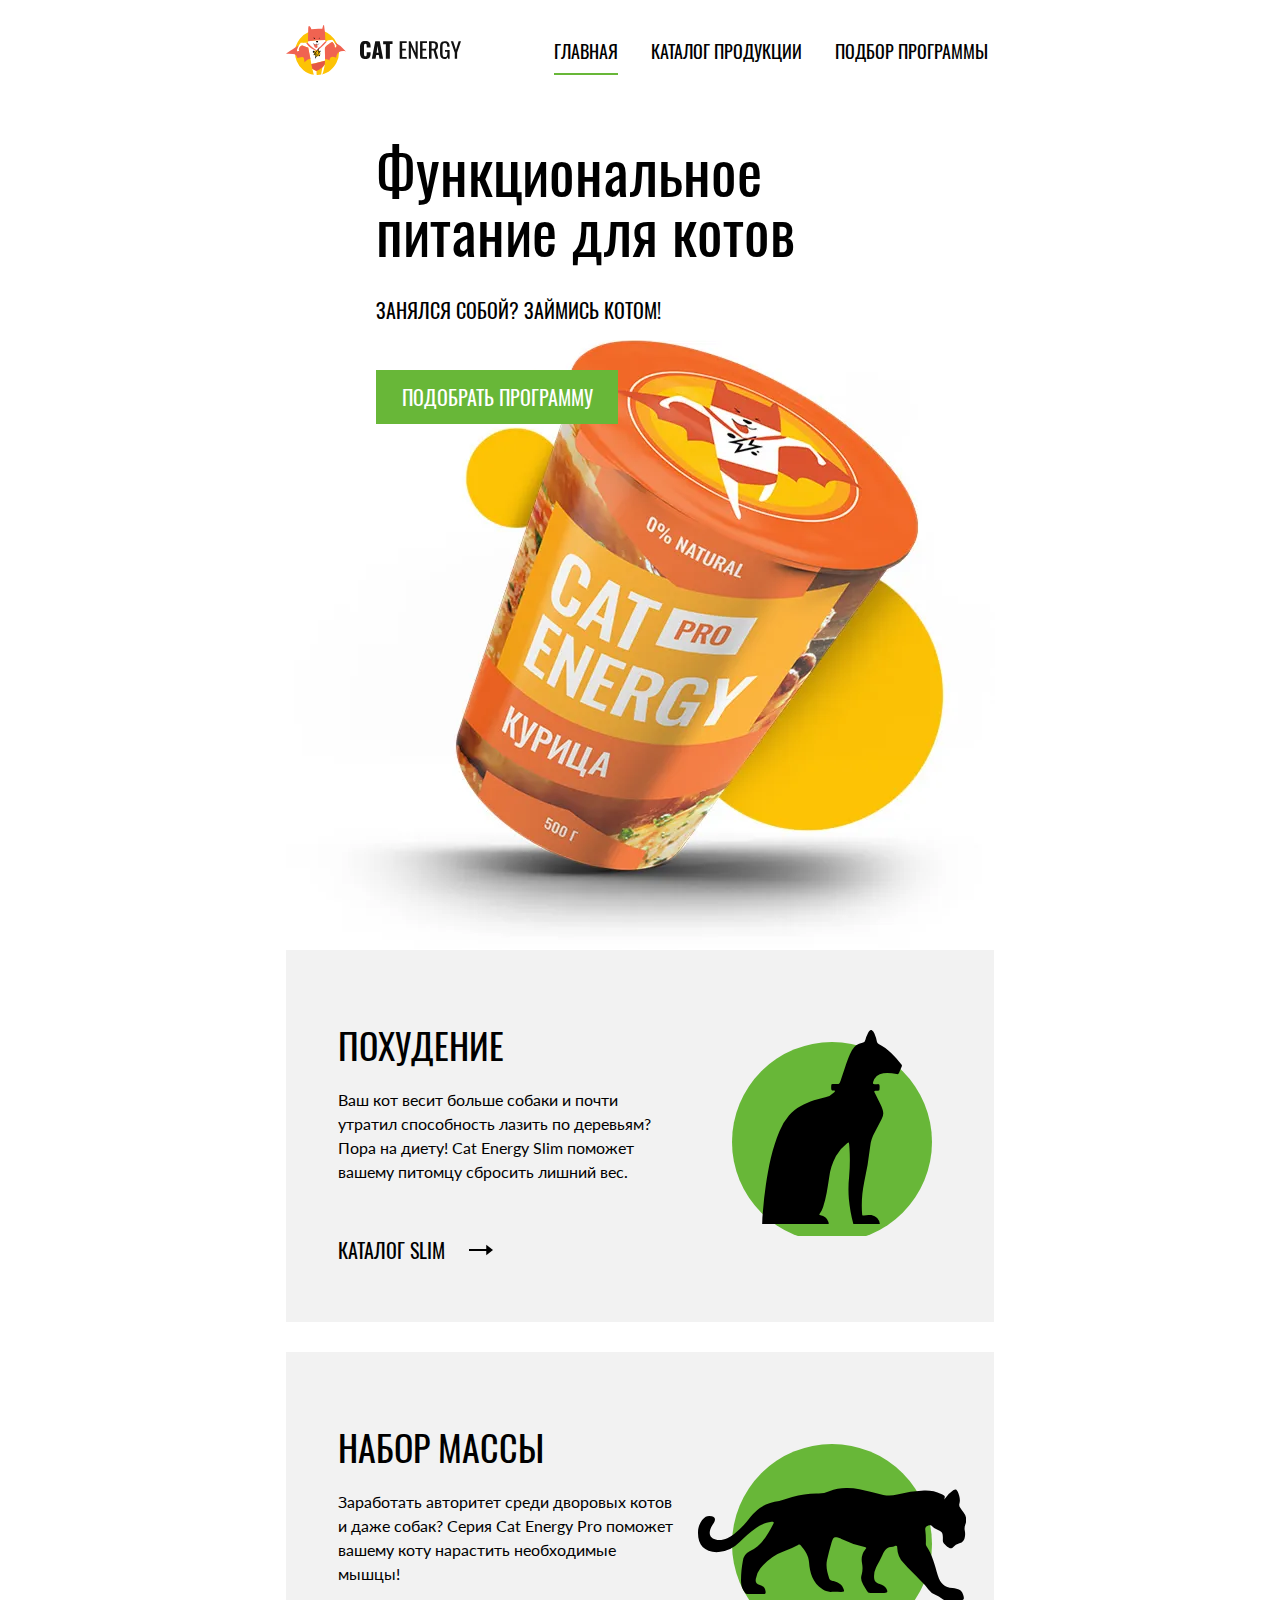
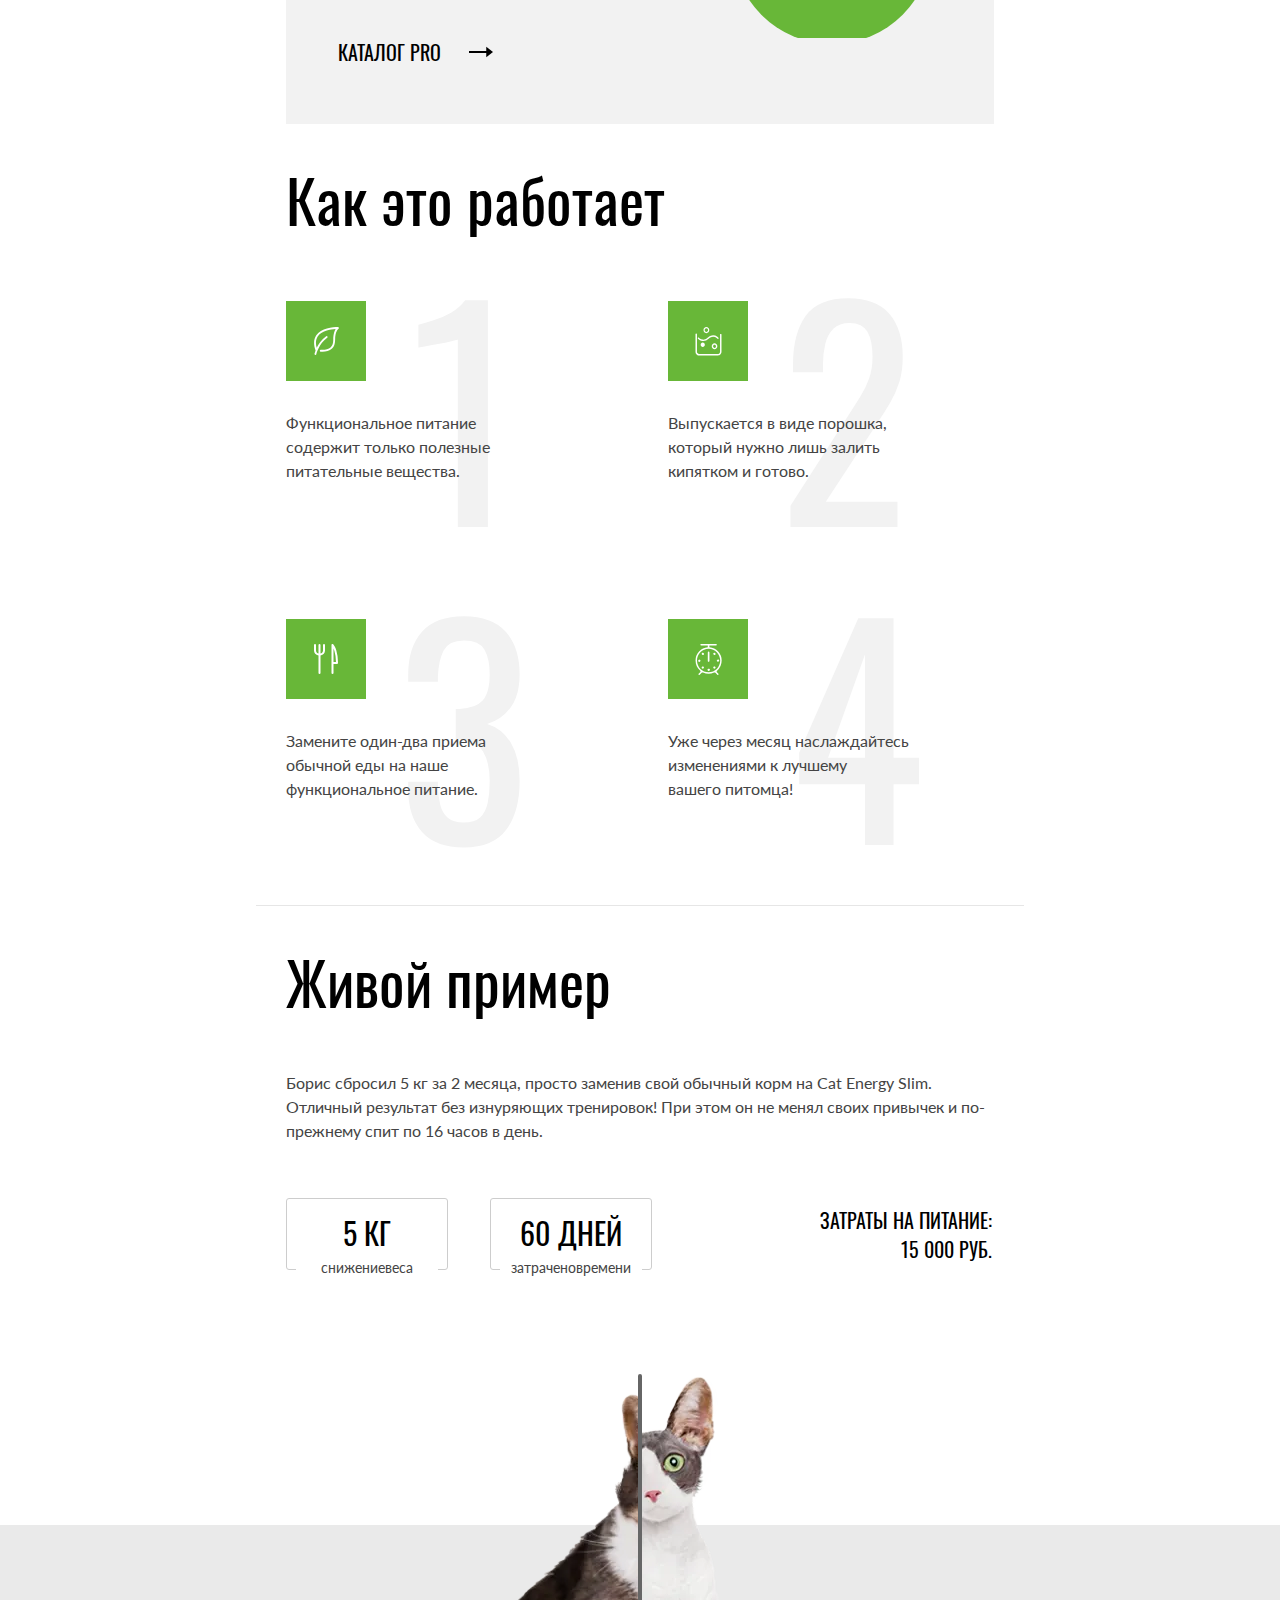
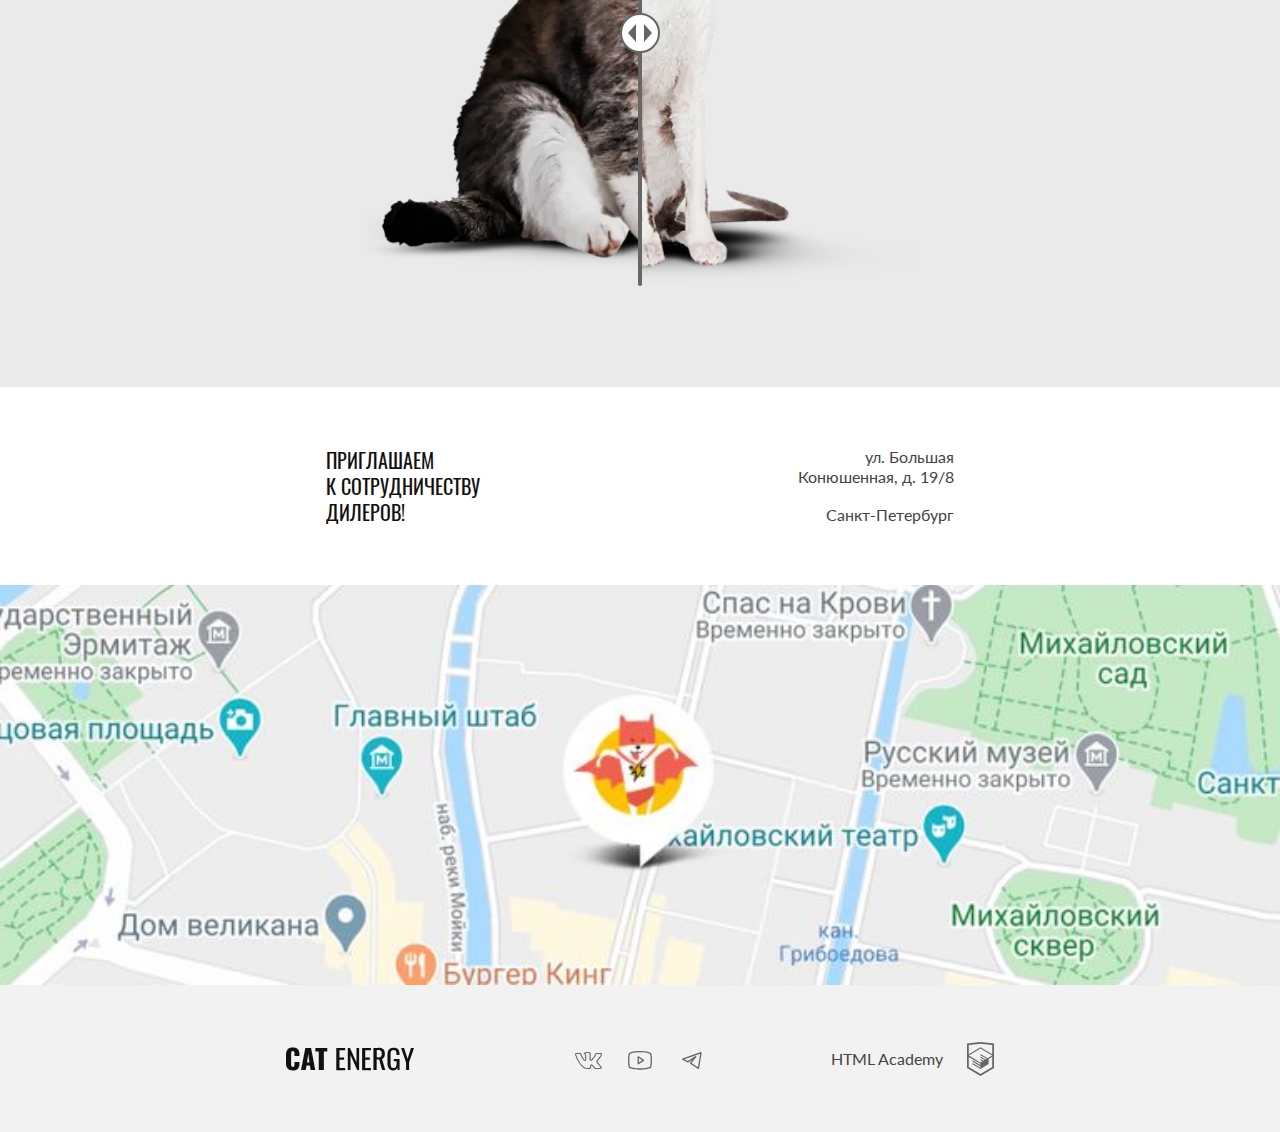
==== commit 5fa33de8: "Deploying to gh-pages from @ htmlacademy-adaptive/1254821-cat-energy-32@c2220101334a6fb88a5053acde9e" ====
--- a/index.html
+++ b/index.html
@@ -1 +1 @@
-<!DOCTYPE html><html class="page" lang="ru"><head><meta charset="UTF-8"><title>Cat Energy</title><meta name="viewport" content="width=device-width,initial-scale=1"><link rel="stylesheet" href="styles/styles.css"><link rel="icon" href="favicon.ico"><link rel="icon" href="favicons/icon.svg" type="image/svg+xml"><link rel="apple-touch-icon" href="favicons/apple.png"><link rel="manifest" href="manifest.webmanifest"><script src="scripts/index.js" defer="defer"></script><script src="scripts/script.js" defer="defer"></script></head><body class="bg-cat"><header class="header"><nav class="header__icon menu-icon"><ul class="list-block menu-icon__block"><li class="list-block__item item-icon"><a class="button-base" href="index.html" aria-label="Логотип"><picture><source type="image/svg+xml" media="(min-width: 1440px)" srcset="images/common/logo-desktop.svg" width="70" height="59"><source type="image/svg+xml" media="(min-width: 768px)" srcset="images/common/logo-tablet.svg" width="60" height="50"><img src="images/common/logo-mobile.svg" width="33" height="38" alt="Кнопка"></picture></a></li><li class="list-block__item item-icon item-icon--cat-energy"><a class="button-base" href="index.html" aria-label="Cat Energy"><picture><source type="image/svg+xml" media="(min-width: 1440px)" srcset="images/common/cat-energy.svg" width="118" height="21"><img src="images/common/cat-energy.svg" width="101" height="18" alt="Кнопка"></picture></a></li><li class="list-block__item item-icon"><button class="button-base item-icon__button item-icon__button--close" type="button" aria-label="меню"></button></li></ul></nav><nav class="header__navigation menu menu--close"><ul class="list-block menu__block"><li class="list-block__item nav"><a class="nav__button nav__button--index nav__button--active" href="#">Главная</a></li><li class="list-block__item nav"><a class="nav__button nav__button--index" href="catalog.html">Каталог продукции</a></li><li class="list-block__item nav"><a class="nav__button nav__button--index" href="#">Подбор программы</a></li></ul></nav></header><main class="main-block"><section class="nutrition"><h1 class="nutrition__heading">Функциональное питание для котов</h1><b class="nutrition__accent">Занялся собой? Займись котом!</b> <a class="button-green nutrition__button" href="#">Подобрать программу</a><picture class="nutrition__picture"><source type="image/webp" media="(min-width: 1440px)" srcset="images/index/food-desktop@1x.webp, images/index/food-desktop@2x.webp 2x" width="552" height="499"><source type="image/webp" media="(min-width: 768px)" srcset="images/index/food-tablet@1x.webp, images/index/food-tablet@2x.webp 2x" width="709" height="609"><source type="image/webp" srcset="images/index/food-mobile@1x.webp, images/index/food-mobile@2x.webp 2x" width="280" height="270"><source type="image/png" media="(min-width: 1440px)" srcset="images/index/food-desktop@1x.png, images/index/food-desktop@2x.png 2x" width="552" height="499"><source type="image/png" media="(min-width: 768px)" srcset="images/index/food-tablet@1x.png, images/index/food-tablet@2x.png 2x" width="709" height="609"><img src="images/index/food-mobile@1x.png" srcset="images/index/food-mobile@2x.png 2x" width="280" height="270" alt="Cat Energy Pro"></picture></section><section class="main-block__container programs"><h2 class="visually-hidden">Программа питания</h2><div class="programs__loss program"><div class="program__icon program__icon--loss"></div><h3 class="program__heading">Похудение</h3><p class="program__text">Ваш кот весит больше собаки и почти утратил способность лазить по деревьям? Пора на диету! Cat Energy Slim поможет вашему питомцу сбросить лишний вес.</p><a class="button-inherit program__button" href="#">Каталог slim</a></div><div class="programs__gain program"><div class="program__icon program__icon--gain"></div><h3 class="program__heading">Набор массы</h3><p class="program__text">Заработать авторитет среди дворовых котов и даже собак? Серия Cat Energy Pro поможет вашему коту нарастить необходимые мышцы!</p><a class="button-inherit program__button" href="#">Каталог pro</a></div></section><section class="main-block__container composition"><h2 class="composition__heading">Как это работает</h2><ul class="list-block composition__block"><li class="list-block__item item-mix"><div class="item-mix__first"></div><p class="item-mix__text">Функциональное питание содержит только полезные питательные вещества.</p></li><li class="list-block__item item-mix"><div class="item-mix__second"></div><p class="item-mix__text">Выпускается в виде порошка, который нужно лишь залить кипятком и готово.</p></li><li class="list-block__item item-mix"><div class="item-mix__third"></div><p class="item-mix__text">Замените один-два приема обычной еды на наше функциональное питание.</p></li><li class="list-block__item item-mix item-mix--fourth"><div class="item-mix__fourth"></div><p class="item-mix__text">Уже через месяц наслаждайтесь изменениями к лучшему<br>вашего питомца!</p></li></ul></section><section class="special"><div class="special__container example"><div class="example__container"><h2 class="example__heading">Живой пример</h2><p class="example__text">Борис сбросил 5 кг за 2 месяца, просто заменив свой обычный корм на Cat Energy Slim. Отличный результат без изнуряющих тренировок! При этом он не менял своих привычек и по-прежнему спит по 16 часов в день.</p><div class="example__item options"><div class="options__item option"><span class="option__parameter">5 кг</span> <span class="option__result">снижение<br>веса</span></div><div class="options__item option"><span class="option__parameter">60 дней</span> <span class="option__result">затрачено<br>времени</span></div><div class="options__special"><span>Затраты на питание:</span> <span>15 000 руб.</span></div></div></div><div class="example__slider"><picture class="example__image-wrapper"><source type="image/webp" media="(min-width: 768px)" srcset="images/index/cat-thick-tablet@1x.webp, images/index/cat-thick-tablet@2x.webp 2x" width="560" height="512"><source type="image/webp" srcset="images/index/cat-thick-mobile@1x.webp, images/index/cat-thick-mobile@2x.webp 2x" width="280" height="256"><source type="image/png" media="(min-width: 768px)" srcset="images/index/cat-thick-tablet@1x.png, images/index/cat-thick-tablet@2x.png 2x" width="560" height="512"><img class="example__image example__image--right" src="images/index/cat-thick-mobile@1x.png" srcset="images/index/cat-thick-mobile@2x.png 2x" width="280" height="256" alt="толстый кот"></picture><picture class="example__image-wrapper"><source type="image/webp" media="(min-width: 768px)" srcset="images/index/cat-thin-tablet@1x.webp, images/index/cat-thin-tablet@2x.webp 2x" width="560" height="512"><source type="image/webp" srcset="images/index/cat-thin-mobile@1x.webp 1x,images/index/cat-thin-mobile@2x.webp 2x" width="280" height="256"><source type="image/png" media="(min-width: 768px)" srcset="images/index/cat-thin-tablet@1x.png, images/index/cat-thin-tablet@2x.png 2x" width="560" height="512"><img class="example__image example__image--left" src="images/index/cat-thin-mobile@1x.png" srcset="images/index/cat-thin-mobile@2x.png 2x" width="280" height="256" alt="худой кот"></picture><button class="example__button" type="button"><span class="visually-hidden">Переключатель слайдов</span></button></div></div></section></main><footer class="footer"><div class="footer__map footer__map--index map"><div class="map__info info"><span class="info__heading">Приглашаем<br>к сотрудничеству<br>дилеров!</span><div class="info__text"><span>ул. Большая<br>Конюшенная, д. 19/8</span> <span>Санкт-Петербург</span></div></div><iframe src="https://www.google.com/maps/embed?pb=!1m18!1m12!1m3!1d1998.6037876728572!2d30.320472477436045!3d59.93871647491517!2m3!1f0!2f0!3f0!3m2!1i1024!2i768!4f13.1!3m3!1m2!1s0x4696310fca145cc1%3A0x42b32648d8238007!2z0JHQvtC70YzRiNCw0Y8g0JrQvtC90Y7RiNC10L3QvdCw0Y8g0YPQuy4sIDE5LzgsINCh0LDQvdC60YIt0J_QtdGC0LXRgNCx0YPRgNCzLCAxOTExODY!5e0!3m2!1sru!2sru!4v1726083834654!5m2!1sru!2sru" width="600" height="450" style="border:0;" allowfullscreen="" loading="lazy" referrerpolicy="no-referrer-when-downgrade"></iframe></div><div class="footer__links link"><a class="link__cat-energy" href="index.html" aria-label="cat-energy"><svg width="128" height="24" viewBox="0 0 101 18" fill="currentColor" xmlns="http://www.w3.org/2000/svg"><path d="M1.26449 16.5385C0.36955 15.2762 -0.0747041 13.7627 1.02073e-05 12.2308V5.84615C-0.108365 4.29774 0.308071 2.75746 1.18546 1.46154C2.05478 0.461538 3.39829 0 5.37403 0C7.34978 0 8.61425 0.461538 9.40455 1.30769C10.2626 2.37941 10.6846 3.72136 10.59 5.07692V6.61539H6.71754V4.84615C6.74881 4.32289 6.66808 3.799 6.48045 3.30769C6.38016 3.10938 6.2212 2.9448 6.02403 2.83513C5.82686 2.72547 5.60049 2.67572 5.37403 2.69231C4.82082 2.69231 4.42568 2.84615 4.26762 3.23077C4.08883 3.77733 4.00862 4.34988 4.03053 4.92308V13.1538C3.98879 13.71 4.0978 14.267 4.34665 14.7692C4.5047 15.1538 4.89985 15.3077 5.45306 15.3077C6.00627 15.3077 6.32239 15.1538 6.48045 14.7692C6.66013 14.2494 6.74049 13.7019 6.71754 13.1538V11.3077H10.59V12.8462C10.6704 14.2238 10.2508 15.5852 9.40455 16.6923C8.61425 17.6154 7.27075 18.0769 5.37403 18.0769C3.47732 18 2.05478 17.5385 1.26449 16.5385Z"/><path d="M15.2527 0.23077H19.7574L23.0767 17.7692H19.4413L18.8091 14.0769H16.2011L15.5689 17.7692H11.8545L15.2527 0.23077ZM18.493 11.7692L17.5446 4.92308L16.5963 11.7692H18.493Z"/><path d="M25.8427 3.15385H23.1557V0.23077H32.5602V3.07692H29.8732V17.7692H25.8427V3.15385Z"/><path d="M39.752 0.23077H46.7066V2.07692H42.2019V7.84615H45.8372V9.61539H42.2019V16.0769H46.7066V17.8462H39.6729V0.23077H39.752Z"/><path d="M48.7613 0.23077H50.5L55.6369 11.8462V0.23077H57.6917V17.7692H56.1111L50.8951 5.76923V17.7692H48.7613V0.23077Z"/><path d="M60.0626 0.23077H67.0172V2.07692H62.5125V7.84615H66.1479V9.61539H62.5125V16.0769H67.0172V17.8462H60.0626V0.23077Z"/><path d="M69.072 0.23077H72.7074C74.1375 0.134618 75.5587 0.514353 76.7379 1.30769C77.6072 2 78.0024 3.23077 78.0024 4.84616C78.0024 7.07692 77.2911 8.46154 75.7895 8.92308L78.3185 17.6923H75.8686L73.4977 9.46154H71.5219V17.6923H68.993V0.23077H69.072ZM72.5493 7.76923C73.364 7.83458 74.1761 7.61652 74.8412 7.15385C75.3154 6.76923 75.5524 6 75.5524 4.84616C75.5743 4.27296 75.4941 3.7004 75.3154 3.15385C75.1375 2.76166 74.832 2.4373 74.446 2.23077C73.9017 1.98934 73.3042 1.8836 72.7074 1.92308H71.601V7.69231H72.5493V7.76923Z"/><path d="M81.1635 16.4615C80.342 15.1166 79.9564 13.5617 80.0571 12V6.15384C80.0376 5.03911 80.1705 3.9268 80.4523 2.84615C80.7167 2.03863 81.2437 1.33668 81.9538 0.846152C82.8362 0.337748 83.8542 0.0967294 84.8779 0.153844C86.5376 0.153844 87.723 0.53846 88.4343 1.38461C89.2525 2.50191 89.6438 3.86237 89.5407 5.23077V5.84615H87.1698V5.30769C87.1734 4.66346 87.1205 4.0201 87.0117 3.38461C86.9451 2.98303 86.7178 2.62348 86.3795 2.38461C85.9353 2.10082 85.4081 1.96579 84.8779 2C84.3113 1.96466 83.7504 2.12843 83.2973 2.46154C83.1114 2.61401 82.9595 2.80181 82.8508 3.01344C82.7421 3.22507 82.6789 3.45608 82.6651 3.69231C82.5609 4.37999 82.5081 5.07411 82.507 5.76923V12.3077C82.4488 13.3038 82.6105 14.3006 82.9812 15.2308C83.2973 15.8462 83.9296 16.0769 84.8779 16.0769C85.2524 16.1223 85.6323 16.0589 85.9698 15.8947C86.3073 15.7304 86.5873 15.4727 86.7746 15.1538C87.1922 14.1811 87.3812 13.1299 87.3278 12.0769V10.8462H85.036V9.07692H89.6197V17.7692H88.0391L87.802 15.7692C87.5948 16.4395 87.1634 17.0231 86.5763 17.4273C85.9892 17.8315 85.2801 18.0331 84.5618 18C83.9088 18.0374 83.2565 17.9164 82.6634 17.6479C82.0702 17.3794 81.5549 16.9717 81.1635 16.4615Z"/><path d="M94.6776 11.6154L90.8052 0.30769H93.1761L95.9421 8.76923L98.6291 0.30769H101L97.1275 11.6154V17.7692H94.7566V11.6154H94.6776Z"/></svg></a><address class="link__social social"><ul class="list-block social__block"><li class="list-block__item item-social"><a class="item-social__button" href="#" aria-label="Vkontakte"><svg width="28" height="22" viewBox="0 0 28 22" fill="currentColor" xmlns="http://www.w3.org/2000/svg"><path d="M1 5.33876C1 4.48373 1.5151 4.02268 2.54531 3.95562L6.51515 3.98077C6.78158 3.98077 6.95921 4.10651 7.04802 4.35799C7.45655 5.61538 7.91392 6.70094 8.42014 7.61465C8.92637 8.52835 9.58801 9.58038 10.4051 10.7707C10.4761 10.9216 10.5916 10.997 10.7514 10.997C10.8758 10.997 10.9735 10.9384 11.0445 10.821L11.1244 10.5444L11.1511 6.19379C11.1511 5.89201 11.0756 5.69083 10.9246 5.59024C10.7736 5.48965 10.4939 5.4142 10.0853 5.36391C9.76563 5.31361 9.60577 5.12919 9.60577 4.81065C9.60577 4.74359 9.61465 4.69329 9.63241 4.65976C10.0054 3.57002 11.0711 3.02515 12.8296 3.02515L14.3216 3C14.9966 3 15.5561 3.15927 16.0001 3.47781C16.4442 3.79635 16.6662 4.29931 16.6662 4.98669V10.6953C16.7906 10.7791 16.906 10.821 17.0126 10.821C17.279 10.821 17.5099 10.6701 17.7053 10.3683C19.6592 7.78649 20.716 6.05966 20.8759 5.18787C20.8759 5.1711 20.8936 5.12919 20.9291 5.06213C21.0535 4.81065 21.2577 4.5927 21.5419 4.40828C21.8261 4.22387 22.0748 4.09813 22.288 4.03107C22.359 3.99753 22.4389 3.98077 22.5277 3.98077H26.6574L26.9239 4.00592C27.2791 4.00592 27.5544 4.16519 27.7498 4.48373C27.8209 4.58432 27.8697 4.69329 27.8964 4.81065C27.923 4.92801 27.9408 5.04536 27.9496 5.16272C27.9585 5.28008 27.963 5.34714 27.963 5.36391V5.53994C27.8386 6.22732 27.5233 6.9608 27.0171 7.74038C26.5109 8.51997 25.867 9.36243 25.0855 10.2678C24.304 11.1731 23.8155 11.7682 23.6201 12.0533C23.4603 12.2544 23.3803 12.4389 23.3803 12.6065C23.3803 12.7406 23.4514 12.8915 23.5935 13.0592L27.4834 17.6864C27.6965 17.9546 27.8031 18.248 27.8031 18.5666C27.8031 18.9522 27.6432 19.2707 27.3235 19.5222C27.0038 19.7737 26.6219 19.9162 26.1779 19.9497L25.7249 19.9749H21.6752C21.6574 19.9749 21.6219 19.979 21.5686 19.9874C21.5153 19.9958 21.4798 20 21.462 20C21.0712 20 20.7071 19.8407 20.3696 19.5222C20.2453 19.3881 19.4105 18.3989 17.8652 16.5547C17.7764 16.4374 17.652 16.3284 17.4922 16.2278C17.4211 16.4961 17.3279 16.8817 17.2124 17.3846C17.097 17.8876 17.0126 18.248 16.9593 18.466L16.8794 18.8935C16.7018 19.4803 16.3287 19.8323 15.7604 19.9497L15.3874 19.9749H12.7763C11.3021 19.9749 9.83224 19.3378 8.36686 18.0636C6.90148 16.7894 5.58264 15.1423 4.41034 13.122C3.23803 11.1018 2.14566 8.75049 1.13322 6.06805C1.04441 5.8501 1 5.607 1 5.33876ZM17.0126 11.8521C16.6396 11.8521 16.3021 11.7557 16.0001 11.5629C15.6982 11.3701 15.5472 11.106 15.5472 10.7707V4.98669C15.5472 4.65138 15.4584 4.41248 15.2808 4.26997C15.1032 4.12747 14.7923 4.05621 14.3483 4.05621L12.8296 4.10651C12.0658 4.10651 11.4886 4.23225 11.0978 4.48373C11.8793 4.8358 12.2701 5.40582 12.2701 6.19379V10.6198C12.2346 11.039 12.0569 11.3868 11.7372 11.6635C11.4175 11.9401 11.0623 12.0784 10.6715 12.0784C10.1386 12.0784 9.7301 11.8353 9.44591 11.3491C8.06046 9.37081 7.03025 7.4931 6.35529 5.71598L6.1155 5.06213L2.57195 5.03698C2.34104 5.03698 2.21227 5.04956 2.18562 5.0747C2.15898 5.09985 2.14566 5.1711 2.14566 5.28846C2.14566 5.43935 2.16342 5.59862 2.19895 5.76627L2.75845 7.17456C4.25048 10.8126 5.87127 13.6795 7.62085 15.7751C9.37042 17.8708 11.0889 18.9186 12.7763 18.9186H15.4406C15.5472 18.9186 15.6271 18.8893 15.6804 18.8306C15.7337 18.7719 15.7781 18.6588 15.8136 18.4911L15.8669 18.2396L16.3732 16.0266C16.5152 15.7249 16.6396 15.5237 16.7462 15.4231C16.9415 15.2387 17.1725 15.1465 17.4389 15.1465C17.8652 15.1465 18.3003 15.3895 18.7444 15.8757L21.0091 18.5917C21.1512 18.8097 21.3022 18.9186 21.462 18.9186H25.8581C26.391 18.9186 26.6574 18.7929 26.6574 18.5414C26.6574 18.4576 26.6308 18.3738 26.5775 18.2899L22.7142 13.7382C22.4123 13.3861 22.2613 13.0089 22.2613 12.6065C22.2613 12.2041 22.4034 11.8185 22.6876 11.4497C22.9185 11.1144 23.367 10.557 24.0331 9.77737C24.6992 8.99778 25.2809 8.26849 25.7782 7.5895C26.2756 6.9105 26.6042 6.29438 26.764 5.74112L26.8439 5.4142C26.8262 5.38067 26.8173 5.32618 26.8173 5.25074C26.8173 5.1753 26.8084 5.11243 26.7907 5.06213H22.6077C22.3412 5.16272 22.1281 5.31361 21.9682 5.51479L21.8084 5.9926C21.3643 7.14941 20.2009 8.93491 18.3181 11.3491C17.9451 11.6844 17.5099 11.8521 17.0126 11.8521Z"/></svg></a></li><li class="list-block__item item-social"><a class="item-social__button" href="#" aria-label="Youtube"><svg width="28" height="22" viewBox="0 0 28 22" fill="currentColor" xmlns="http://www.w3.org/2000/svg"><path d="M17.8509 10.7927L12.6145 7.30184C12.5159 7.23691 12.4016 7.19985 12.2837 7.19459C12.1657 7.18934 12.0486 7.21608 11.9446 7.27198C11.8406 7.32789 11.7537 7.41087 11.693 7.51215C11.6324 7.61343 11.6002 7.72924 11.6 7.84729V14.8291C11.6001 14.9481 11.6327 15.0648 11.6942 15.1667C11.7557 15.2686 11.8438 15.3518 11.9491 15.4073C12.0524 15.4631 12.1691 15.4895 12.2864 15.4837C12.4037 15.478 12.5172 15.4402 12.6145 15.3746L17.8509 11.8837C17.9409 11.8239 18.0148 11.7429 18.0658 11.6477C18.1169 11.5526 18.1436 11.4462 18.1436 11.3382C18.1436 11.2302 18.1169 11.1239 18.0658 11.0287C18.0148 10.9335 17.9409 10.8525 17.8509 10.7927ZM12.9091 13.6073V9.06911L16.3127 11.3382L12.9091 13.6073ZM25.3891 5.04366C25.2942 4.67547 25.1131 4.33511 24.8609 4.05061C24.6086 3.76611 24.2924 3.54561 23.9382 3.40729C20.2182 1.9782 14.2509 2.00002 14 2.00002C13.7491 2.00002 7.78182 1.9782 4.06182 3.40729C3.70764 3.54561 3.3914 3.76611 3.13914 4.05061C2.88689 4.33511 2.70584 4.67547 2.61091 5.04366C2.32727 6.11275 2 8.07638 2 11.3382C2 14.6 2.32727 16.5637 2.61091 17.6327C2.70584 18.0009 2.88689 18.3413 3.13914 18.6258C3.3914 18.9103 3.70764 19.1308 4.06182 19.2691C7.78182 20.6982 13.7491 20.6764 14 20.6764H14.0764C14.8291 20.6764 20.3927 20.6327 23.9382 19.2691C24.2924 19.1308 24.6086 18.9103 24.8609 18.6258C25.1131 18.3413 25.2942 18.0009 25.3891 17.6327C25.6727 16.5637 26 14.6 26 11.3382C26 8.07638 25.6727 6.11275 25.3891 5.04366ZM24.1236 17.3055C24.0807 17.472 23.999 17.6259 23.8853 17.7548C23.7715 17.8838 23.6289 17.984 23.4691 18.0473C19.9782 19.3891 14.0655 19.3673 14 19.3673C13.9345 19.3673 8.02182 19.3891 4.53091 18.0473C4.37107 17.984 4.22846 17.8838 4.11471 17.7548C4.00096 17.6259 3.91929 17.472 3.87636 17.3055C3.61455 16.3018 3.30909 14.4582 3.30909 11.3382C3.30909 8.2182 3.61455 6.37457 3.87636 5.37093C3.91929 5.20445 4.00096 5.05047 4.11471 4.92156C4.22846 4.79264 4.37107 4.69243 4.53091 4.62911C8.02182 3.28729 13.9345 3.30911 14 3.30911C14.0655 3.30911 19.9782 3.28729 23.4691 4.62911C23.6289 4.69243 23.7715 4.79264 23.8853 4.92156C23.999 5.05047 24.0807 5.20445 24.1236 5.37093C24.3855 6.37457 24.6909 8.2182 24.6909 11.3382C24.6909 14.4582 24.3855 16.3018 24.1236 17.3055Z"/></svg></a></li><li class="list-block__item item-social"><a class="item-social__button" href="#" aria-label="Telegram"><svg width="28" height="22" viewBox="0 0 28 22" fill="currentColor" xmlns="http://www.w3.org/2000/svg"><path fill-rule="evenodd" clip-rule="evenodd" d="M23.4608 3.15291C23.6393 3.30222 23.7255 3.5349 23.6872 3.76448L21.0611 19.5214C21.0244 19.7411 20.8789 19.9273 20.6745 20.0159C20.47 20.1045 20.2346 20.0833 20.0493 19.9597L12.1708 14.7074C12.0177 14.6054 11.9145 14.4437 11.8862 14.2619C11.858 14.08 11.9074 13.8947 12.0223 13.751L14.633 10.4877L10.273 13.3944C10.077 13.525 9.82597 13.5407 9.61524 13.4353L4.36293 10.8092C4.12769 10.6915 3.98535 10.4449 4.0012 10.1824C4.01705 9.91983 4.18804 9.6921 4.43573 9.60364L22.8188 3.03826C23.038 2.95998 23.2822 3.00359 23.4608 3.15291ZM6.32626 10.3228L9.86168 12.0905L17.4231 7.0495C17.6925 6.86994 18.0525 6.91349 18.2712 7.1521C18.49 7.3907 18.5022 7.75314 18.3 8.00591L13.495 14.0121L19.9328 18.3039L22.2083 4.65058L6.32626 10.3228Z"/></svg></a></li></ul></address><a class="button-base link__htmlacademy htmlacademy" href="https://htmlacademy.ru/intensive/adaptive"><span class="htmlacademy__text">HTML Academy</span> <svg width="27" height="34" viewBox="0 0 27 34" fill="currentColor" xmlns="http://www.w3.org/2000/svg"><path d="M13.6426 0.0157537L13.5 0L0 1.40733V26.0129L13.5 34L27 26.0129V1.40733L13.6426 0.0157537ZM25.2344 25.0151L13.5 31.9573L1.76561 25.0151V14.9293L13.4507 21.8451L13.4701 23.0984L5.45351 18.3548L5.44295 19.5801L13.4894 24.3885L13.5088 25.675L5.46408 20.9174L5.45351 22.1427L13.5 26.9511L21.6239 22.1182V20.8929V16.909L25.2432 14.7595L25.2344 25.0151ZM25.2344 13.4519L22.0147 15.3319L20.5325 16.2071L13.4666 12.0201L13.456 13.2454L19.4957 16.818L19.4429 16.8495L19.3126 16.9247L18.4536 17.4166L13.4666 14.4689L13.456 15.6942L17.3921 18.0222L16.4591 18.6314L16.438 18.6436L13.4666 16.902L13.456 18.1273L15.4029 19.2615L13.4155 20.4483L1.7973 13.5762L13.4349 6.61831L25.2344 13.4519ZM25.2344 12.2266L13.4401 5.31075L1.76561 12.2196V2.9897L13.5 1.76442L25.2344 2.9897V12.2266Z"/></svg></a></div></footer></body></html>+<!DOCTYPE html><html class="page" lang="ru"><head><meta charset="UTF-8"><title>Cat Energy</title><meta name="viewport" content="width=device-width,initial-scale=1"><link rel="stylesheet" href="styles/styles.css"><link rel="preload" href="fonts/lato/Lato-Regular.woff2" as="font"><link rel="preload" href="fonts/oswald/oswaldregular.woff2" as="font"><link rel="icon" href="favicon.ico"><link rel="icon" href="favicons/icon.svg" type="image/svg+xml"><link rel="apple-touch-icon" href="favicons/apple.png"><link rel="manifest" href="manifest.webmanifest"><script src="scripts/index.js" defer="defer"></script><script src="scripts/script.js" defer="defer"></script></head><body class="bg-cat bg-cat--not-js"><header class="header"><nav class="header__icon menu-icon"><ul class="list-block menu-icon__block"><li class="list-block__item item-icon"><a class="button-base" href="index.html" aria-label="Логотип"><picture><source type="image/svg+xml" media="(min-width: 1440px)" srcset="images/common/logo-desktop.svg" width="70" height="59"><source type="image/svg+xml" media="(min-width: 768px)" srcset="images/common/logo-tablet.svg" width="60" height="50"><img src="images/common/logo-mobile.svg" width="33" height="38" alt="Кнопка"></picture></a></li><li class="list-block__item item-icon item-icon--cat-energy"><a class="button-base" href="index.html" aria-label="Cat Energy"><picture><source type="image/svg+xml" media="(min-width: 1440px)" srcset="images/common/cat-energy.svg" width="118" height="21"><img src="images/common/cat-energy.svg" width="101" height="18" alt="Кнопка"></picture></a></li><li class="list-block__item item-icon"><button class="button-base item-icon__button item-icon__button--close item-icon__button--not-js" type="button" aria-label="меню"></button></li></ul></nav><nav class="header__navigation menu menu--close menu--not-js"><ul class="list-block menu__block"><li class="list-block__item nav"><a class="nav__button nav__button--index nav__button--active" href="#">Главная</a></li><li class="list-block__item nav"><a class="nav__button nav__button--index" href="catalog.html">Каталог продукции</a></li><li class="list-block__item nav"><a class="nav__button nav__button--index" href="#">Подбор программы</a></li></ul></nav></header><main class="main-block"><section class="nutrition"><h1 class="nutrition__heading">Функциональное питание для котов</h1><b class="nutrition__accent">Занялся собой? Займись котом!</b> <a class="button-green nutrition__button" href="#">Подобрать программу</a><picture class="nutrition__picture"><source type="image/webp" media="(min-width: 1440px)" srcset="images/index/food-desktop@1x.webp, images/index/food-desktop@2x.webp 2x" width="552" height="499"><source type="image/webp" media="(min-width: 768px)" srcset="images/index/food-tablet@1x.webp, images/index/food-tablet@2x.webp 2x" width="709" height="609"><source type="image/webp" srcset="images/index/food-mobile@1x.webp, images/index/food-mobile@2x.webp 2x" width="280" height="270"><source type="image/png" media="(min-width: 1440px)" srcset="images/index/food-desktop@1x.png, images/index/food-desktop@2x.png 2x" width="552" height="499"><source type="image/png" media="(min-width: 768px)" srcset="images/index/food-tablet@1x.png, images/index/food-tablet@2x.png 2x" width="709" height="609"><img src="images/index/food-mobile@1x.png" srcset="images/index/food-mobile@2x.png 2x" width="280" height="270" alt="Cat Energy Pro"></picture></section><section class="main-block__container programs"><h2 class="visually-hidden">Программа питания</h2><div class="programs__loss program"><div class="program__icon program__icon--loss"></div><h3 class="program__heading">Похудение</h3><p class="program__text">Ваш кот весит больше собаки и почти утратил способность лазить по деревьям? Пора на диету! Cat Energy Slim поможет вашему питомцу сбросить лишний вес.</p><a class="button-inherit program__button" href="#">Каталог slim</a></div><div class="programs__gain program"><div class="program__icon program__icon--gain"></div><h3 class="program__heading">Набор массы</h3><p class="program__text">Заработать авторитет среди дворовых котов и даже собак? Серия Cat Energy Pro поможет вашему коту нарастить необходимые мышцы!</p><a class="button-inherit program__button" href="#">Каталог pro</a></div></section><section class="main-block__container composition"><h2 class="composition__heading">Как это работает</h2><ul class="list-block composition__block"><li class="list-block__item item-mix"><div class="item-mix__first"></div><p class="item-mix__text">Функциональное питание содержит только полезные питательные вещества.</p></li><li class="list-block__item item-mix"><div class="item-mix__second"></div><p class="item-mix__text">Выпускается в виде порошка, который нужно лишь залить кипятком и готово.</p></li><li class="list-block__item item-mix"><div class="item-mix__third"></div><p class="item-mix__text">Замените один-два приема обычной еды на наше функциональное питание.</p></li><li class="list-block__item item-mix item-mix--fourth"><div class="item-mix__fourth"></div><p class="item-mix__text">Уже через месяц наслаждайтесь изменениями к лучшему<br>вашего питомца!</p></li></ul></section><section class="special"><div class="special__container example"><div class="example__container"><h2 class="example__heading">Живой пример</h2><p class="example__text">Борис сбросил 5 кг за 2 месяца, просто заменив свой обычный корм на Cat Energy Slim. Отличный результат без изнуряющих тренировок! При этом он не менял своих привычек и по-прежнему спит по 16 часов в день.</p><div class="example__item options"><div class="options__item option"><span class="option__parameter">5 кг</span> <span class="option__result">снижение<br>веса</span></div><div class="options__item option"><span class="option__parameter">60 дней</span> <span class="option__result">затрачено<br>времени</span></div><div class="options__special"><span>Затраты на питание:</span> <span>15 000 руб.</span></div></div></div><div class="example__slider"><picture class="example__image-wrapper"><source type="image/webp" media="(min-width: 768px)" srcset="images/index/cat-thick-tablet@1x.webp, images/index/cat-thick-tablet@2x.webp 2x" width="560" height="512"><source type="image/webp" srcset="images/index/cat-thick-mobile@1x.webp, images/index/cat-thick-mobile@2x.webp 2x" width="280" height="256"><source type="image/png" media="(min-width: 768px)" srcset="images/index/cat-thick-tablet@1x.png, images/index/cat-thick-tablet@2x.png 2x" width="560" height="512"><img class="example__image example__image--right" src="images/index/cat-thick-mobile@1x.png" srcset="images/index/cat-thick-mobile@2x.png 2x" width="280" height="256" alt="толстый кот"></picture><picture class="example__image-wrapper"><source type="image/webp" media="(min-width: 768px)" srcset="images/index/cat-thin-tablet@1x.webp, images/index/cat-thin-tablet@2x.webp 2x" width="560" height="512"><source type="image/webp" srcset="images/index/cat-thin-mobile@1x.webp 1x,images/index/cat-thin-mobile@2x.webp 2x" width="280" height="256"><source type="image/png" media="(min-width: 768px)" srcset="images/index/cat-thin-tablet@1x.png, images/index/cat-thin-tablet@2x.png 2x" width="560" height="512"><img class="example__image example__image--left" src="images/index/cat-thin-mobile@1x.png" srcset="images/index/cat-thin-mobile@2x.png 2x" width="280" height="256" alt="худой кот"></picture><button class="example__button" type="button"><span class="visually-hidden">Переключатель слайдов</span></button></div></div></section></main><footer class="footer"><div class="footer__map footer__map--index map"><div class="map__info info"><span class="info__heading">Приглашаем<br>к сотрудничеству<br>дилеров!</span><div class="info__text"><span>ул. Большая<br>Конюшенная, д. 19/8</span> <span>Санкт-Петербург</span></div></div><div class="map__iframe"><iframe src="https://www.google.com/maps/embed?pb=!1m18!1m12!1m3!1d1998.6037876728572!2d30.320472477436045!3d59.93871647491517!2m3!1f0!2f0!3f0!3m2!1i1024!2i768!4f13.1!3m3!1m2!1s0x4696310fca145cc1%3A0x42b32648d8238007!2z0JHQvtC70YzRiNCw0Y8g0JrQvtC90Y7RiNC10L3QvdCw0Y8g0YPQuy4sIDE5LzgsINCh0LDQvdC60YIt0J_QtdGC0LXRgNCx0YPRgNCzLCAxOTExODY!5e0!3m2!1sru!2sru!4v1726083834654!5m2!1sru!2sru" width="600" height="450" style="border:0;" allowfullscreen="" loading="lazy" referrerpolicy="no-referrer-when-downgrade"></iframe></div></div><div class="footer__links link"><a class="link__cat-energy" href="index.html" aria-label="cat-energy"><svg width="128" height="24" viewBox="0 0 101 18" fill="currentColor" xmlns="http://www.w3.org/2000/svg"><path d="M1.26449 16.5385C0.36955 15.2762 -0.0747041 13.7627 1.02073e-05 12.2308V5.84615C-0.108365 4.29774 0.308071 2.75746 1.18546 1.46154C2.05478 0.461538 3.39829 0 5.37403 0C7.34978 0 8.61425 0.461538 9.40455 1.30769C10.2626 2.37941 10.6846 3.72136 10.59 5.07692V6.61539H6.71754V4.84615C6.74881 4.32289 6.66808 3.799 6.48045 3.30769C6.38016 3.10938 6.2212 2.9448 6.02403 2.83513C5.82686 2.72547 5.60049 2.67572 5.37403 2.69231C4.82082 2.69231 4.42568 2.84615 4.26762 3.23077C4.08883 3.77733 4.00862 4.34988 4.03053 4.92308V13.1538C3.98879 13.71 4.0978 14.267 4.34665 14.7692C4.5047 15.1538 4.89985 15.3077 5.45306 15.3077C6.00627 15.3077 6.32239 15.1538 6.48045 14.7692C6.66013 14.2494 6.74049 13.7019 6.71754 13.1538V11.3077H10.59V12.8462C10.6704 14.2238 10.2508 15.5852 9.40455 16.6923C8.61425 17.6154 7.27075 18.0769 5.37403 18.0769C3.47732 18 2.05478 17.5385 1.26449 16.5385Z"/><path d="M15.2527 0.23077H19.7574L23.0767 17.7692H19.4413L18.8091 14.0769H16.2011L15.5689 17.7692H11.8545L15.2527 0.23077ZM18.493 11.7692L17.5446 4.92308L16.5963 11.7692H18.493Z"/><path d="M25.8427 3.15385H23.1557V0.23077H32.5602V3.07692H29.8732V17.7692H25.8427V3.15385Z"/><path d="M39.752 0.23077H46.7066V2.07692H42.2019V7.84615H45.8372V9.61539H42.2019V16.0769H46.7066V17.8462H39.6729V0.23077H39.752Z"/><path d="M48.7613 0.23077H50.5L55.6369 11.8462V0.23077H57.6917V17.7692H56.1111L50.8951 5.76923V17.7692H48.7613V0.23077Z"/><path d="M60.0626 0.23077H67.0172V2.07692H62.5125V7.84615H66.1479V9.61539H62.5125V16.0769H67.0172V17.8462H60.0626V0.23077Z"/><path d="M69.072 0.23077H72.7074C74.1375 0.134618 75.5587 0.514353 76.7379 1.30769C77.6072 2 78.0024 3.23077 78.0024 4.84616C78.0024 7.07692 77.2911 8.46154 75.7895 8.92308L78.3185 17.6923H75.8686L73.4977 9.46154H71.5219V17.6923H68.993V0.23077H69.072ZM72.5493 7.76923C73.364 7.83458 74.1761 7.61652 74.8412 7.15385C75.3154 6.76923 75.5524 6 75.5524 4.84616C75.5743 4.27296 75.4941 3.7004 75.3154 3.15385C75.1375 2.76166 74.832 2.4373 74.446 2.23077C73.9017 1.98934 73.3042 1.8836 72.7074 1.92308H71.601V7.69231H72.5493V7.76923Z"/><path d="M81.1635 16.4615C80.342 15.1166 79.9564 13.5617 80.0571 12V6.15384C80.0376 5.03911 80.1705 3.9268 80.4523 2.84615C80.7167 2.03863 81.2437 1.33668 81.9538 0.846152C82.8362 0.337748 83.8542 0.0967294 84.8779 0.153844C86.5376 0.153844 87.723 0.53846 88.4343 1.38461C89.2525 2.50191 89.6438 3.86237 89.5407 5.23077V5.84615H87.1698V5.30769C87.1734 4.66346 87.1205 4.0201 87.0117 3.38461C86.9451 2.98303 86.7178 2.62348 86.3795 2.38461C85.9353 2.10082 85.4081 1.96579 84.8779 2C84.3113 1.96466 83.7504 2.12843 83.2973 2.46154C83.1114 2.61401 82.9595 2.80181 82.8508 3.01344C82.7421 3.22507 82.6789 3.45608 82.6651 3.69231C82.5609 4.37999 82.5081 5.07411 82.507 5.76923V12.3077C82.4488 13.3038 82.6105 14.3006 82.9812 15.2308C83.2973 15.8462 83.9296 16.0769 84.8779 16.0769C85.2524 16.1223 85.6323 16.0589 85.9698 15.8947C86.3073 15.7304 86.5873 15.4727 86.7746 15.1538C87.1922 14.1811 87.3812 13.1299 87.3278 12.0769V10.8462H85.036V9.07692H89.6197V17.7692H88.0391L87.802 15.7692C87.5948 16.4395 87.1634 17.0231 86.5763 17.4273C85.9892 17.8315 85.2801 18.0331 84.5618 18C83.9088 18.0374 83.2565 17.9164 82.6634 17.6479C82.0702 17.3794 81.5549 16.9717 81.1635 16.4615Z"/><path d="M94.6776 11.6154L90.8052 0.30769H93.1761L95.9421 8.76923L98.6291 0.30769H101L97.1275 11.6154V17.7692H94.7566V11.6154H94.6776Z"/></svg></a><address class="link__social social"><ul class="list-block social__block"><li class="list-block__item item-social"><a class="item-social__button" href="#" aria-label="Vkontakte"><svg width="28" height="22" viewBox="0 0 28 22" fill="currentColor" xmlns="http://www.w3.org/2000/svg"><path d="M1 5.33876C1 4.48373 1.5151 4.02268 2.54531 3.95562L6.51515 3.98077C6.78158 3.98077 6.95921 4.10651 7.04802 4.35799C7.45655 5.61538 7.91392 6.70094 8.42014 7.61465C8.92637 8.52835 9.58801 9.58038 10.4051 10.7707C10.4761 10.9216 10.5916 10.997 10.7514 10.997C10.8758 10.997 10.9735 10.9384 11.0445 10.821L11.1244 10.5444L11.1511 6.19379C11.1511 5.89201 11.0756 5.69083 10.9246 5.59024C10.7736 5.48965 10.4939 5.4142 10.0853 5.36391C9.76563 5.31361 9.60577 5.12919 9.60577 4.81065C9.60577 4.74359 9.61465 4.69329 9.63241 4.65976C10.0054 3.57002 11.0711 3.02515 12.8296 3.02515L14.3216 3C14.9966 3 15.5561 3.15927 16.0001 3.47781C16.4442 3.79635 16.6662 4.29931 16.6662 4.98669V10.6953C16.7906 10.7791 16.906 10.821 17.0126 10.821C17.279 10.821 17.5099 10.6701 17.7053 10.3683C19.6592 7.78649 20.716 6.05966 20.8759 5.18787C20.8759 5.1711 20.8936 5.12919 20.9291 5.06213C21.0535 4.81065 21.2577 4.5927 21.5419 4.40828C21.8261 4.22387 22.0748 4.09813 22.288 4.03107C22.359 3.99753 22.4389 3.98077 22.5277 3.98077H26.6574L26.9239 4.00592C27.2791 4.00592 27.5544 4.16519 27.7498 4.48373C27.8209 4.58432 27.8697 4.69329 27.8964 4.81065C27.923 4.92801 27.9408 5.04536 27.9496 5.16272C27.9585 5.28008 27.963 5.34714 27.963 5.36391V5.53994C27.8386 6.22732 27.5233 6.9608 27.0171 7.74038C26.5109 8.51997 25.867 9.36243 25.0855 10.2678C24.304 11.1731 23.8155 11.7682 23.6201 12.0533C23.4603 12.2544 23.3803 12.4389 23.3803 12.6065C23.3803 12.7406 23.4514 12.8915 23.5935 13.0592L27.4834 17.6864C27.6965 17.9546 27.8031 18.248 27.8031 18.5666C27.8031 18.9522 27.6432 19.2707 27.3235 19.5222C27.0038 19.7737 26.6219 19.9162 26.1779 19.9497L25.7249 19.9749H21.6752C21.6574 19.9749 21.6219 19.979 21.5686 19.9874C21.5153 19.9958 21.4798 20 21.462 20C21.0712 20 20.7071 19.8407 20.3696 19.5222C20.2453 19.3881 19.4105 18.3989 17.8652 16.5547C17.7764 16.4374 17.652 16.3284 17.4922 16.2278C17.4211 16.4961 17.3279 16.8817 17.2124 17.3846C17.097 17.8876 17.0126 18.248 16.9593 18.466L16.8794 18.8935C16.7018 19.4803 16.3287 19.8323 15.7604 19.9497L15.3874 19.9749H12.7763C11.3021 19.9749 9.83224 19.3378 8.36686 18.0636C6.90148 16.7894 5.58264 15.1423 4.41034 13.122C3.23803 11.1018 2.14566 8.75049 1.13322 6.06805C1.04441 5.8501 1 5.607 1 5.33876ZM17.0126 11.8521C16.6396 11.8521 16.3021 11.7557 16.0001 11.5629C15.6982 11.3701 15.5472 11.106 15.5472 10.7707V4.98669C15.5472 4.65138 15.4584 4.41248 15.2808 4.26997C15.1032 4.12747 14.7923 4.05621 14.3483 4.05621L12.8296 4.10651C12.0658 4.10651 11.4886 4.23225 11.0978 4.48373C11.8793 4.8358 12.2701 5.40582 12.2701 6.19379V10.6198C12.2346 11.039 12.0569 11.3868 11.7372 11.6635C11.4175 11.9401 11.0623 12.0784 10.6715 12.0784C10.1386 12.0784 9.7301 11.8353 9.44591 11.3491C8.06046 9.37081 7.03025 7.4931 6.35529 5.71598L6.1155 5.06213L2.57195 5.03698C2.34104 5.03698 2.21227 5.04956 2.18562 5.0747C2.15898 5.09985 2.14566 5.1711 2.14566 5.28846C2.14566 5.43935 2.16342 5.59862 2.19895 5.76627L2.75845 7.17456C4.25048 10.8126 5.87127 13.6795 7.62085 15.7751C9.37042 17.8708 11.0889 18.9186 12.7763 18.9186H15.4406C15.5472 18.9186 15.6271 18.8893 15.6804 18.8306C15.7337 18.7719 15.7781 18.6588 15.8136 18.4911L15.8669 18.2396L16.3732 16.0266C16.5152 15.7249 16.6396 15.5237 16.7462 15.4231C16.9415 15.2387 17.1725 15.1465 17.4389 15.1465C17.8652 15.1465 18.3003 15.3895 18.7444 15.8757L21.0091 18.5917C21.1512 18.8097 21.3022 18.9186 21.462 18.9186H25.8581C26.391 18.9186 26.6574 18.7929 26.6574 18.5414C26.6574 18.4576 26.6308 18.3738 26.5775 18.2899L22.7142 13.7382C22.4123 13.3861 22.2613 13.0089 22.2613 12.6065C22.2613 12.2041 22.4034 11.8185 22.6876 11.4497C22.9185 11.1144 23.367 10.557 24.0331 9.77737C24.6992 8.99778 25.2809 8.26849 25.7782 7.5895C26.2756 6.9105 26.6042 6.29438 26.764 5.74112L26.8439 5.4142C26.8262 5.38067 26.8173 5.32618 26.8173 5.25074C26.8173 5.1753 26.8084 5.11243 26.7907 5.06213H22.6077C22.3412 5.16272 22.1281 5.31361 21.9682 5.51479L21.8084 5.9926C21.3643 7.14941 20.2009 8.93491 18.3181 11.3491C17.9451 11.6844 17.5099 11.8521 17.0126 11.8521Z"/></svg></a></li><li class="list-block__item item-social"><a class="item-social__button" href="#" aria-label="Youtube"><svg width="28" height="22" viewBox="0 0 28 22" fill="currentColor" xmlns="http://www.w3.org/2000/svg"><path d="M17.8509 10.7927L12.6145 7.30184C12.5159 7.23691 12.4016 7.19985 12.2837 7.19459C12.1657 7.18934 12.0486 7.21608 11.9446 7.27198C11.8406 7.32789 11.7537 7.41087 11.693 7.51215C11.6324 7.61343 11.6002 7.72924 11.6 7.84729V14.8291C11.6001 14.9481 11.6327 15.0648 11.6942 15.1667C11.7557 15.2686 11.8438 15.3518 11.9491 15.4073C12.0524 15.4631 12.1691 15.4895 12.2864 15.4837C12.4037 15.478 12.5172 15.4402 12.6145 15.3746L17.8509 11.8837C17.9409 11.8239 18.0148 11.7429 18.0658 11.6477C18.1169 11.5526 18.1436 11.4462 18.1436 11.3382C18.1436 11.2302 18.1169 11.1239 18.0658 11.0287C18.0148 10.9335 17.9409 10.8525 17.8509 10.7927ZM12.9091 13.6073V9.06911L16.3127 11.3382L12.9091 13.6073ZM25.3891 5.04366C25.2942 4.67547 25.1131 4.33511 24.8609 4.05061C24.6086 3.76611 24.2924 3.54561 23.9382 3.40729C20.2182 1.9782 14.2509 2.00002 14 2.00002C13.7491 2.00002 7.78182 1.9782 4.06182 3.40729C3.70764 3.54561 3.3914 3.76611 3.13914 4.05061C2.88689 4.33511 2.70584 4.67547 2.61091 5.04366C2.32727 6.11275 2 8.07638 2 11.3382C2 14.6 2.32727 16.5637 2.61091 17.6327C2.70584 18.0009 2.88689 18.3413 3.13914 18.6258C3.3914 18.9103 3.70764 19.1308 4.06182 19.2691C7.78182 20.6982 13.7491 20.6764 14 20.6764H14.0764C14.8291 20.6764 20.3927 20.6327 23.9382 19.2691C24.2924 19.1308 24.6086 18.9103 24.8609 18.6258C25.1131 18.3413 25.2942 18.0009 25.3891 17.6327C25.6727 16.5637 26 14.6 26 11.3382C26 8.07638 25.6727 6.11275 25.3891 5.04366ZM24.1236 17.3055C24.0807 17.472 23.999 17.6259 23.8853 17.7548C23.7715 17.8838 23.6289 17.984 23.4691 18.0473C19.9782 19.3891 14.0655 19.3673 14 19.3673C13.9345 19.3673 8.02182 19.3891 4.53091 18.0473C4.37107 17.984 4.22846 17.8838 4.11471 17.7548C4.00096 17.6259 3.91929 17.472 3.87636 17.3055C3.61455 16.3018 3.30909 14.4582 3.30909 11.3382C3.30909 8.2182 3.61455 6.37457 3.87636 5.37093C3.91929 5.20445 4.00096 5.05047 4.11471 4.92156C4.22846 4.79264 4.37107 4.69243 4.53091 4.62911C8.02182 3.28729 13.9345 3.30911 14 3.30911C14.0655 3.30911 19.9782 3.28729 23.4691 4.62911C23.6289 4.69243 23.7715 4.79264 23.8853 4.92156C23.999 5.05047 24.0807 5.20445 24.1236 5.37093C24.3855 6.37457 24.6909 8.2182 24.6909 11.3382C24.6909 14.4582 24.3855 16.3018 24.1236 17.3055Z"/></svg></a></li><li class="list-block__item item-social"><a class="item-social__button" href="#" aria-label="Telegram"><svg width="28" height="22" viewBox="0 0 28 22" fill="currentColor" xmlns="http://www.w3.org/2000/svg"><path fill-rule="evenodd" clip-rule="evenodd" d="M23.4608 3.15291C23.6393 3.30222 23.7255 3.5349 23.6872 3.76448L21.0611 19.5214C21.0244 19.7411 20.8789 19.9273 20.6745 20.0159C20.47 20.1045 20.2346 20.0833 20.0493 19.9597L12.1708 14.7074C12.0177 14.6054 11.9145 14.4437 11.8862 14.2619C11.858 14.08 11.9074 13.8947 12.0223 13.751L14.633 10.4877L10.273 13.3944C10.077 13.525 9.82597 13.5407 9.61524 13.4353L4.36293 10.8092C4.12769 10.6915 3.98535 10.4449 4.0012 10.1824C4.01705 9.91983 4.18804 9.6921 4.43573 9.60364L22.8188 3.03826C23.038 2.95998 23.2822 3.00359 23.4608 3.15291ZM6.32626 10.3228L9.86168 12.0905L17.4231 7.0495C17.6925 6.86994 18.0525 6.91349 18.2712 7.1521C18.49 7.3907 18.5022 7.75314 18.3 8.00591L13.495 14.0121L19.9328 18.3039L22.2083 4.65058L6.32626 10.3228Z"/></svg></a></li></ul></address><a class="button-base link__htmlacademy htmlacademy" href="https://htmlacademy.ru/intensive/adaptive"><span class="htmlacademy__text">HTML Academy</span> <svg width="27" height="34" viewBox="0 0 27 34" fill="currentColor" xmlns="http://www.w3.org/2000/svg"><path d="M13.6426 0.0157537L13.5 0L0 1.40733V26.0129L13.5 34L27 26.0129V1.40733L13.6426 0.0157537ZM25.2344 25.0151L13.5 31.9573L1.76561 25.0151V14.9293L13.4507 21.8451L13.4701 23.0984L5.45351 18.3548L5.44295 19.5801L13.4894 24.3885L13.5088 25.675L5.46408 20.9174L5.45351 22.1427L13.5 26.9511L21.6239 22.1182V20.8929V16.909L25.2432 14.7595L25.2344 25.0151ZM25.2344 13.4519L22.0147 15.3319L20.5325 16.2071L13.4666 12.0201L13.456 13.2454L19.4957 16.818L19.4429 16.8495L19.3126 16.9247L18.4536 17.4166L13.4666 14.4689L13.456 15.6942L17.3921 18.0222L16.4591 18.6314L16.438 18.6436L13.4666 16.902L13.456 18.1273L15.4029 19.2615L13.4155 20.4483L1.7973 13.5762L13.4349 6.61831L25.2344 13.4519ZM25.2344 12.2266L13.4401 5.31075L1.76561 12.2196V2.9897L13.5 1.76442L25.2344 2.9897V12.2266Z"/></svg></a></div></footer></body></html>--- a/styles/styles.css
+++ b/styles/styles.css
@@ -1 +1 @@
-@font-face{font-family:Lato;font-style:normal;font-weight:400;src:url(/fonts/lato/Lato-Regular.woff2)format("woff2"),url(/fonts/lato/Lato-Regular.woff)format("woff");font-display:swap}@font-face{font-family:Oswald;font-style:normal;font-weight:400;src:url(/fonts/oswald/oswaldregular.woff2)format("woff2"),url(/fonts/oswald/oswaldregular.woff)format("woff");font-display:swap}*,:before,:after{box-sizing:border-box}body{color:#444;background-color:#fff;margin:0;padding:0;font-family:Lato,Arial,sans-serif;font-size:14px;font-weight:400;line-height:18px}@media (width>=768px){body{font-family:Lato,Arial,sans-serif;font-size:16px;font-weight:400;line-height:24px}}img{object-fit:contain;max-width:100%;height:auto}.visually-hidden{clip:rect(0 0 0 0);border:0;width:1px;height:1px;margin:-1px;padding:0;position:absolute;overflow:hidden}.button-base{text-align:center;text-transform:uppercase;cursor:pointer;border:none;outline:none;margin:0;padding:0;text-decoration:none;display:block}.button-green{text-align:center;text-transform:uppercase;cursor:pointer;color:#fff;background-color:#68b738;border:none;outline:none;margin:0;padding:10px;font-family:Oswald,Arial,sans-serif;font-size:16px;font-weight:400;line-height:20px;text-decoration:none;display:block}.button-green:hover{background-color:#5eaa2f}.button-green:active{color:#ffffff4d}.button-grey{text-align:center;text-transform:uppercase;cursor:pointer;color:#444;background-color:#f2f2f2;border:none;outline:none;margin:0;padding:10px;font-family:Oswald,Arial,sans-serif;font-size:16px;font-weight:400;line-height:20px;text-decoration:none;display:block}.button-grey:hover,.button-grey:active{background-color:#ebebeb}.main-block__container{width:320px;margin:0 auto;padding:0 20px}@media (width>=768px){.main-block__container{width:768px;padding:0 30px}}@media (width>=1440px){.main-block__container{width:1440px;padding:0 110px}}.list-block{margin:0;padding:0;list-style-type:none}.header{width:320px;height:65px;margin:0 auto;position:relative}@media (width>=768px){.header{flex-flow:wrap;justify-content:space-between;align-items:center;width:768px;min-height:100px;padding:25px 30px;display:flex}}@media (width>=1440px){.header{width:1440px;padding:54px 110px 30px}}.header__icon{margin:0;padding:0}@media (width>=768px){.header__icon{flex-flow:wrap;justify-content:flex-start;align-items:center;display:flex}}.header__navigation{z-index:10;background-color:#fff;border-bottom:1px solid #e6e6e6;width:100%;padding-top:10px;position:absolute}@media (width>=768px){.header__navigation{border:none;width:440px;margin:0;padding:0 4px 5px 0;position:static}}@media (width>=1440px){.header__navigation{background-color:#0000;width:476px;padding:0}}.footer{background-color:#f2f2f2;margin:0}@media (width>=1440px){.footer{position:relative}}.footer__map--index{background-color:#fff}.footer iframe{border:none;width:100%;height:362px;display:block}@media (width>=768px){.footer iframe{height:400px}}.menu-icon__block{flex-flow:wrap;justify-content:space-between;align-items:center;margin:0;padding:13px 20px 0;display:flex}@media (width>=768px){.menu-icon__block{justify-content:flex-start;gap:14px;padding:0}.menu__block{flex-flow:wrap;justify-content:flex-start;align-items:center;gap:33px;display:flex}}.menu--close{display:none}@media (width>=768px){.menu--close{display:block}}.menu--open{display:block}.nav__button{text-align:center;text-transform:uppercase;cursor:pointer;color:#000;background-color:#fff;border:none;border-top:1px solid #e6e6e6;outline:none;margin:0;padding:22px 0 24px;font-family:Oswald,Arial,sans-serif;font-size:20px;font-weight:400;line-height:20px;text-decoration:none;display:block;position:relative}.nav__button:hover{opacity:.6}.nav__button:active{opacity:.3}@media (width>=768px){.nav__button{border:none;padding:0;font-family:Oswald,Arial,sans-serif;font-size:18px;font-weight:400;line-height:24px}}@media (width>=1440px){.nav__button{background-color:#0000;font-family:Oswald,Arial,sans-serif;font-size:20px;font-weight:400;line-height:20px}.nav__button--index{color:#fff}}.nav__button--active{pointer-events:none}@media (width>=768px){.nav__button--active:before{content:"";z-index:2;background-color:#68b738;height:2px;position:absolute;bottom:-12px;left:0;right:0}}@media (width>=1440px){.nav__button--active.nav__button--index:before{background-color:#fff}}.info{grid-template-columns:repeat(2,1fr);width:320px;margin:0 auto;padding:26px 20px;display:grid}@media (width>=768px){.info{width:768px;padding:60px 70px}}@media (width>=1440px){.info{background-color:#fff;width:565px;margin:0;padding:60px 80px;position:absolute;top:95px;left:110px}}.info__heading{color:#111;text-transform:uppercase;font-family:Oswald,Arial,sans-serif;font-size:16px;font-weight:400;line-height:20px}@media (width>=768px){.info__heading{font-family:Oswald,Arial,sans-serif;font-size:20px;font-weight:400;line-height:26px}}.info__text{justify-content:flex-start;align-items:space-between;flex-flow:column wrap;display:flex}@media (width>=768px){.info__text{gap:18px}}.info__text span{color:#444;font-family:Lato,Arial,sans-serif;font-size:14px;font-weight:400;line-height:20px}@media (width>=768px){.info__text span{text-align:right;font-family:Lato,Arial,sans-serif;font-size:16px;font-weight:400;line-height:20px}}@media (width>=1440px){.info__text span{text-align:left}}.htmlacademy__text{color:#444;text-transform:none;font-family:Lato,Arial,sans-serif;font-size:16px;font-weight:400;line-height:20px}.nutrition{flex-flow:column wrap;justify-content:flex-start;align-items:center;width:320px;min-height:480px;margin:0 auto;display:flex;position:relative}@media (width>=768px){.nutrition{align-items:flex-start;width:768px;min-height:850px;padding-left:120px}}@media (width>=1440px){.nutrition{width:1440px;min-height:570px}}.nutrition:before{content:"";z-index:-1;width:320px;height:302px;margin:0;display:block;position:absolute}@media (width>=320px){.nutrition:before{background-color:#5eaa2f;background-image:url(../images/index/bg-mobile@1x.jpg);background-position:50%;background-repeat:no-repeat}}@media (width>=320px) and (resolution>=2dppx){.nutrition:before{background-image:url(../images/index/bg-mobile@2x.jpg)}}@media (width>=768px){.nutrition:before{background-color:#0000;background-image:none}}.nutrition__heading{color:#fff;text-align:center;margin:0;padding-top:26px;padding-bottom:26px;font-family:Oswald,Arial,sans-serif;font-size:36px;font-weight:400;line-height:36px}@media (width>=768px){.nutrition__heading{color:#000;text-align:left;width:500px;padding-top:40px;padding-bottom:40px;font-family:Oswald,Arial,sans-serif;font-size:60px;font-weight:400;line-height:60px}}@media (width>=1440px){.nutrition__heading{padding-top:125px;padding-left:70px}}.nutrition__accent{color:#fff;text-transform:uppercase;font-family:Oswald,Arial,sans-serif;font-size:14px;font-weight:400;line-height:14px}@media (width>=768px){.nutrition__accent{color:#000;font-family:Oswald,Arial,sans-serif;font-size:20px;font-weight:400;line-height:20px}}@media (width>=1440px){.nutrition__accent{padding-left:70px}}.nutrition__button{width:280px;position:absolute;bottom:0}@media (width>=768px){.nutrition__button{text-align:center;text-transform:uppercase;cursor:pointer;border:none;outline:none;width:242px;margin:50px 0 0;padding:14px;font-family:Oswald,Arial,sans-serif;font-size:20px;font-weight:400;line-height:26px;text-decoration:none;display:block;position:static}}@media (width>=1440px){.nutrition__button{margin-left:70px}}.nutrition__picture{position:absolute;bottom:40px;left:20px}@media (width>=768px){.nutrition__picture{z-index:-10;top:240px;left:30px}}@media (width>=1440px){.nutrition__picture{z-index:10;top:42px;transform:translate(calc(50% + 252px))}}.programs{flex-flow:column wrap;justify-content:flex-start;align-items:flex-start;gap:18px;padding-top:20px;padding-bottom:16px;display:flex}@media (width>=768px){.programs{gap:30px;padding-top:0;padding-bottom:45px}}@media (width>=1440px){.programs{flex-direction:row;gap:80px;padding-top:104px;padding-bottom:74px}}.program{background-color:#f2f2f2;padding:20px;position:relative}@media (width>=768px){.program{width:708px;padding:52px}}@media (width>=1440px){.program{width:570px;height:100%}}.program:before{content:"";background-color:#d9d9d9;width:240px;height:1px;margin:0;display:block;position:absolute;bottom:56px}@media (width>=768px){.program:before{background-color:#0000;bottom:0}}.program__heading{color:#000;text-transform:uppercase;margin:0;padding:10px 0 30px 70px;font-family:Oswald,Arial,sans-serif;font-size:24px;font-weight:400;line-height:37px}@media (width>=768px){.program__heading{padding:25px 0;font-family:Oswald,Arial,sans-serif;font-size:36px;font-weight:400;line-height:36px}}@media (width>=1440px){.program__heading{padding-bottom:72px;padding-left:162px}}.program__text{margin:0;padding-bottom:38px}@media (width>=768px){.program__text{color:#000;width:340px;padding-bottom:52px}}@media (width>=1440px){.program__text{width:466px;padding-bottom:30px;padding-right:0}}.program__icon:before{content:"";background-color:#68b738;border-radius:50px;width:50px;height:50px;margin:0;display:block;position:absolute;top:24px}@media (width>=768px){.program__icon:before{border-radius:200px;width:200px;height:200px;top:92px;right:62px}}@media (width>=1440px){.program__icon:before{border-radius:100px;width:100px;height:100px;top:47px;right:auto}}.program__icon--loss:after{content:"";background-image:url(../icons/stack.svg#cat-loss);width:36px;height:50px;margin:0;display:block;position:absolute;left:27px}@media (width>=768px){.program__icon--loss:after{width:140px;height:194px;top:80px;left:auto;right:92px}}@media (width>=1440px){.program__icon--loss:after{width:70px;height:97px;top:41px;left:67px;right:auto}}.program__icon--gain:after{content:"";background-image:url(../icons/stack.svg#cat-gain);width:67px;height:28px;margin:0;display:block;position:absolute;top:35px;left:10px}@media (width>=768px){.program__icon--gain:after{width:268px;height:112px;top:136px;left:auto;right:28px}}@media (width>=1440px){.program__icon--gain:after{width:134px;height:56px;top:67px;left:33px;right:auto}}.program__button{text-align:center;text-transform:uppercase;cursor:pointer;color:#000;background-color:inherit;text-align:start;border:none;outline:none;margin:0;padding:4px 48px 4px 0;font-family:Oswald,Arial,sans-serif;font-size:16px;font-weight:400;line-height:16px;text-decoration:none;display:block;position:relative}.program__button:active{opacity:.3}@media (width>=768px){.program__button{padding-bottom:10px;padding-right:56px;font-family:Oswald,Arial,sans-serif;font-size:20px;font-weight:400;line-height:20px}}@media (width>=1440px){.program__button{padding-right:60px}}.program__button:after{content:"";background-color:#000;width:24px;height:12px;margin:0;display:block;position:absolute;top:4px;left:100px;-webkit-mask-image:url(../icons/stack.svg#arrow);mask-image:url(../icons/stack.svg#arrow);-webkit-mask-position:50%;mask-position:50%;-webkit-mask-size:24px 12px;mask-size:24px 12px;-webkit-mask-repeat:no-repeat;mask-repeat:no-repeat}@media (width>=768px){.program__button:after{top:8px;left:131px}}.composition{flex-flow:column wrap;justify-content:flex-start;align-items:flex-start;padding-bottom:56px;display:flex}@media (width>=768px){.composition{padding-bottom:46px}}@media (width>=1440px){.composition{padding-bottom:54px}}.composition__heading{color:#000;margin:0;padding-bottom:40px;font-family:Oswald,Arial,sans-serif;font-size:36px;font-weight:400;line-height:40px}@media (width>=768px){.composition__heading{padding-bottom:32px;font-family:Oswald,Arial,sans-serif;font-size:60px;font-weight:400;line-height:60px}}.composition__block{flex-flow:column wrap;justify-content:flex-start;align-items:flex-start;gap:20px;display:flex}@media (width>=768px){.composition__block{flex-direction:row;gap:38px 152px}}@media (width>=1440px){.composition__block{justify-content:space-between;gap:80px}}@media (width>=768px){.composition__block li:first-child:after{content:"1";color:#f2f2f2;z-index:-2;font-family:Oswald,Arial,sans-serif;font-size:280px;font-weight:400;line-height:280px;position:absolute;top:0;right:0}}@media (width>=1440px){.composition__block li:first-child:after{right:20px}}@media (width>=768px){.composition__block li:nth-child(2):after{content:"2";color:#f2f2f2;z-index:-2;font-family:Oswald,Arial,sans-serif;font-size:280px;font-weight:400;line-height:280px;position:absolute;top:0;right:-15px}}@media (width>=1440px){.composition__block li:nth-child(2):after{right:0}}@media (width>=768px){.composition__block li:nth-child(3):after{content:"3";color:#f2f2f2;z-index:-2;font-family:Oswald,Arial,sans-serif;font-size:280px;font-weight:400;line-height:280px;position:absolute;top:0;right:-15px}}@media (width>=1440px){.composition__block li:nth-child(3):after{right:0}}@media (width>=768px){.composition__block li:nth-child(4):after{content:"4";color:#f2f2f2;z-index:-2;font-family:Oswald,Arial,sans-serif;font-size:280px;font-weight:400;line-height:280px;position:absolute;top:0;right:-10px}}@media (width>=1440px){.composition__block li:nth-child(4):after{right:-5px}}.example{background-color:#eaeaea;flex-flow:column wrap;justify-content:flex-start;align-items:flex-start;padding-top:20px;padding-bottom:35px;display:flex}@media (width>=768px){.example{background-color:#0000;border-top:1px solid #e6e6e6;padding-top:45px;padding-bottom:95px;position:relative}}@media (width>=1440px){.example{border-top:none;flex-flow:wrap;gap:80px;padding-top:15px;padding-bottom:0}.example__container{flex-flow:column wrap;justify-content:flex-start;align-items:flex-start;width:560px;display:flex}}.example__heading{color:#000;margin:0;padding-bottom:40px;font-family:Oswald,Arial,sans-serif;font-size:36px;font-weight:400;line-height:36px}@media (width>=768px){.example__heading{padding-bottom:60px;font-family:Oswald,Arial,sans-serif;font-size:60px;font-weight:400;line-height:60px}}@media (width>=1440px){.example__heading{width:436px;padding-bottom:146px}}.example__text{margin:0;padding-bottom:20px}@media (width>=768px){.example__text{padding-bottom:55px}}@media (width>=1440px){.example__text{width:432px;padding-bottom:70px}}.example__slider{grid-template-columns:repeat(2,1fr);margin:0 auto;display:grid;position:relative}@media (width>=768px){.example__slider{grid-template-columns:repeat(2,280px)}}@media (width>=1440px){.example__slider{margin-left:20px}}.example__slider:before{content:"";z-index:1;background-color:#666;border-radius:2px;width:4px;height:256px;position:absolute;top:0;left:50%;transform:translate(-50%)}@media (width>=768px){.example__slider:before{height:512px}}.example__slider:has(.example__button:hover):before{background-color:#68b738}.example__slider:has(.example__button:active):before{background-color:#5eaa2f99}.example__image-wrapper{overflow:hidden}.example__image{max-width:none;position:relative}.example__image--left{right:100%}.example__button{z-index:2;background-color:#fff;border:2px solid #666;border-radius:50%;width:40px;height:40px;padding:0;position:absolute;top:50%;left:50%;transform:translate(-50%,-50%)}.example__button:after{content:"";z-index:3;background-color:#666;width:24px;height:18px;position:absolute;top:50%;left:50%;transform:translate(-50%,-50%);-webkit-mask-image:url(../icons/stack.svg#two-arrow);mask-image:url(../icons/stack.svg#two-arrow);-webkit-mask-position:50%;mask-position:50%;-webkit-mask-size:24px 18px;mask-size:24px 18px;-webkit-mask-repeat:no-repeat;mask-repeat:no-repeat}.example__button:hover{border-color:#68b738}.example__button:hover:after{background-color:#68b738}.example__button:active{border-color:#5eaa2f99}.example__button:active:after{background-color:#5eaa2f99}.options{flex-flow:wrap;justify-content:flex-start;align-items:flex-start;gap:20px 32px;display:flex}@media (width>=768px){.options{gap:55px 42px;padding-bottom:90px}}@media (width>=1440px){.options{width:400px;padding-bottom:70px}}.options__special{color:#000;text-align:center;text-transform:uppercase;width:280px;padding-top:16px;padding-bottom:20px;font-family:Oswald,Arial,sans-serif;font-size:14px;font-weight:400;line-height:20px}@media (width>=768px){.options__special{text-align:end;flex-flow:column wrap;justify-content:flex-start;align-items:flex-end;margin-left:18px;padding-top:8px;font-family:Oswald,Arial,sans-serif;font-size:20px;font-weight:400;line-height:29px;display:flex}}@media (width>=1440px){.options__special{text-align:start;flex-flow:wrap;justify-content:flex-start;align-items:flex-start;gap:63px;width:436px;margin-left:0;padding-top:0;padding-bottom:0;display:flex}}@media (width>=768px){.options__item br{display:none}}.option{border:1px solid #cdcdcd;border-radius:3px;flex-flow:column wrap;justify-content:flex-start;align-items:center;width:124px;height:56px;display:flex;position:relative}@media (width>=768px){.option{width:162px;height:72px}}.option__parameter{text-transform:uppercase;text-align:center;color:#000;padding-top:14px;font-family:Oswald,Arial,sans-serif;font-size:24px;font-weight:400;line-height:24px}@media (width>=768px){.option__parameter{padding-top:15px;font-family:Oswald,Arial,sans-serif;font-size:30px;font-weight:400;line-height:37px}}.option__result{color:#444;text-align:center;background-color:#eaeaea;width:80px;font-family:Lato,Arial,sans-serif;font-size:12px;font-weight:400;line-height:12px;position:absolute;top:48px}@media (width>=768px){.option__result{background-color:#fff;width:142px;font-family:Lato,Arial,sans-serif;font-size:14px;font-weight:400;line-height:14px;top:62px}}@media (width>=1440px){.option__result{background-color:#f2f2f2}}@media (width>=768px){.option__result br{display:none}}.additional{position:relative}.additional:before{content:"";z-index:-1;background-color:#68b738;width:-webkit-fill-available;width:-moz-available;width:stretch;height:2px;margin:0;display:block;position:absolute;top:40px;left:250px;overflow-x:hidden}@media (width>=768px){.additional:before{top:90px;left:0}}.additional__heading{color:#000;background-color:#fff;width:-moz-fit-content;width:fit-content;margin:0;padding:25px 40px 36px 0;font-family:Oswald,Arial,sans-serif;font-size:24px;font-weight:400;line-height:24px;display:block;position:relative}@media (width>=768px){.additional__heading{text-align:left;min-width:300px;margin-right:auto;padding:74px 40px 80px;font-family:Oswald,Arial,sans-serif;font-size:32px;font-weight:400;line-height:32px}}@media (width>=1440px){.additional__heading{margin-left:-40px;padding:70px 40px 80px;font-family:Oswald,Arial,sans-serif;font-size:40px;font-weight:400;line-height:40px}.additional__container{grid-template-columns:896px 245px;gap:80px;display:grid}}.position{border-top:1px solid #cdcdcd;grid-template-rows:repeat(3,auto);grid-template-columns:repeat(2,auto);padding-top:12px;padding-bottom:20px;display:grid}@media (width>=768px){.position{border:1px solid #cdcdcd;border-bottom:none;grid-template-rows:repeat(2,auto);grid-template-columns:270px 270px 92px;padding:27px 37px 28px}}@media (width>=1440px){.position{border:none;border-top:1px solid #cdcdcd;grid-template-rows:auto;grid-template-columns:286px 160px 84px 244px;gap:40px;padding:16px 0 15px}}.position--last{border-bottom:1px solid #cdcdcd}.position__name{color:#222;text-transform:uppercase;background-color:#fff;grid-column:1/3;padding-bottom:12px;font-family:Oswald,Arial,sans-serif;font-size:16px;font-weight:400;line-height:16px}@media (width>=768px){.position__name{grid-column:1/2;font-family:Oswald,Arial,sans-serif;font-size:20px;font-weight:400;line-height:20px}}@media (width>=1440px){.position__name{margin-top:auto;margin-bottom:auto;padding-bottom:0}}.position__info{font-family:Lato,Arial,sans-serif;font-size:14px;font-weight:400;line-height:14px}@media (width>=768px){.position__info{text-align:right;font-family:Lato,Arial,sans-serif;font-size:16px;font-weight:400;line-height:20px}}@media (width>=1440px){.position__info{text-align:left;margin-top:auto;margin-bottom:auto}}.position__info--price{text-align:right}.position__button{grid-column:1/-1;width:280px;margin-top:15px}@media (width>=768px){.position__button{width:632px;margin-top:11px}}@media (width>=1440px){.position__button{grid-column:-2/-1;width:244px;margin:0}}.promotions{position:relative}.promotions:before{content:"";z-index:-1;background-color:#68b738;width:-webkit-fill-available;width:-moz-available;width:stretch;height:2px;margin:0;display:block;position:absolute;top:50px;left:250px;overflow-x:hidden}@media (width>=768px){.promotions:before{top:96px;left:0}}@media (width>=1440px){.promotions:before{top:116px}}.promotions__heading{color:#000;background-color:#fff;width:-moz-fit-content;width:fit-content;margin:0;padding:40px 40px 16px 0;font-family:Oswald,Arial,sans-serif;font-size:24px;font-weight:400;line-height:24px;display:block;position:relative}@media (width>=768px){.promotions__heading{text-align:left;min-width:300px;margin-right:auto;padding:80px 40px 66px;font-family:Oswald,Arial,sans-serif;font-size:32px;font-weight:400;line-height:32px}}@media (width>=1440px){.promotions__heading{margin-left:-40px;padding:98px 40px 72px;font-family:Oswald,Arial,sans-serif;font-size:40px;font-weight:400;line-height:40px}}.promotions__text{color:#000;text-align:center;background-color:#fff;padding-bottom:6px;font-family:Oswald,Arial,sans-serif;font-size:16px;font-weight:400;line-height:24px}@media (width>=768px){.promotions__text{width:632px;margin:0 auto;padding-bottom:22px;font-family:Oswald,Arial,sans-serif;font-size:24px;font-weight:400;line-height:32px}}@media (width>=1440px){.promotions__text{width:752px}}.link{background-color:#f2f2f2;flex-flow:column wrap;justify-content:flex-start;align-items:center;width:320px;margin:0 auto;padding:40px 20px;display:flex}@media (width>=768px){.link{flex-flow:wrap;justify-content:space-between;align-items:center;width:768px;height:147px;padding:0 30px;display:flex}}@media (width>=1440px){.link{width:1440px;padding:66px 110px}}.link__cat-energy{color:#111}.link__cat-energy:hover{color:#3e3e3e}.link__cat-energy:active{color:#6b6b6b}@media (width>=768px){.link__cat-energy{padding-top:6px}}.link__htmlacademy{color:#666;flex-flow:wrap;justify-content:space-between;align-items:center;width:280px;display:flex}.link__htmlacademy:hover{color:#68b738}.link__htmlacademy:active{color:#68b738;opacity:.3}@media (width>=768px){.link__htmlacademy{width:163px}}.social{padding-top:38px;padding-bottom:36px;position:relative}@media (width>=768px){.social{padding:8px 0 0 34px}}.social__block{flex-flow:wrap;justify-content:center;align-items:center;gap:24px;display:flex}.social__block:before,.social__block:after{content:"";background-color:#d9d9d9;width:280px;height:1px;margin:0;display:block;position:absolute}@media (width>=768px){.social__block:before,.social__block:after{background-color:#0000}}.social__block:before{top:16px}.social__block:after{bottom:20px}.item-icon:hover{opacity:.8}.item-icon:active{opacity:.6}.item-icon--cat-energy{padding-right:10px}.item-icon__button{color:#fff;background-color:#fff;width:24px;height:24px;margin-bottom:4px}@media (width>=768px){.item-icon__button{display:none}}.item-icon__button--close:before{content:"";background-color:#000;width:24px;height:24px;margin:0;display:block;position:relative;-webkit-mask-image:url(../icons/stack.svg#burger-open);mask-image:url(../icons/stack.svg#burger-open);-webkit-mask-position:50%;mask-position:50%;-webkit-mask-size:24px 24px;mask-size:24px 24px;-webkit-mask-repeat:no-repeat;mask-repeat:no-repeat}.item-icon__button--open:before{content:"";background-color:#000;width:20px;height:20px;margin:0;display:block;position:relative;-webkit-mask-image:url(../icons/stack.svg#burger-close);mask-image:url(../icons/stack.svg#burger-close);-webkit-mask-position:50%;mask-position:50%;-webkit-mask-size:20px 20px;mask-size:20px 20px;-webkit-mask-repeat:no-repeat;mask-repeat:no-repeat}.item-mix{flex-flow:row;justify-content:flex-start;align-items:flex-start;gap:20px;display:flex}@media (width>=768px){.item-mix{flex-direction:column;width:230px;min-height:280px;position:relative}}@media (width>=1440px){.item-mix{width:245px}}.item-mix__text{margin:0;padding:0}@media (width>=768px){.item-mix__text{padding-top:10px}.item-mix--fourth{width:245px}}.item-mix--fourth br{display:none}@media (width>=768px){.item-mix--fourth br{display:block}.item-mix div{padding-top:40px}}.item-mix__first:before{content:"";background-color:#68b738;background-image:url(../icons/stack.svg#item-1);background-position:50%;background-repeat:no-repeat;background-size:25px 28px;width:60px;height:60px;margin:0;display:block;position:relative}@media (width>=768px){.item-mix__first:before{width:80px;height:80px}}.item-mix__second:before{content:"";background-color:#68b738;background-image:url(../icons/stack.svg#item-2);background-position:50%;background-repeat:no-repeat;background-size:27px 29px;width:60px;height:60px;margin:0;display:block;position:relative}@media (width>=768px){.item-mix__second:before{width:80px;height:80px}}.item-mix__third:before{content:"";background-color:#68b738;background-image:url(../icons/stack.svg#item-3);background-position:50%;background-repeat:no-repeat;background-size:26px 30px;width:60px;height:60px;margin:0;display:block;position:relative}@media (width>=768px){.item-mix__third:before{width:80px;height:80px}}.item-mix__fourth:before{content:"";background-color:#68b738;background-image:url(../icons/stack.svg#item-4);background-position:50%;background-repeat:no-repeat;background-size:27px 31px;width:60px;height:60px;margin:0;display:block;position:relative}@media (width>=768px){.item-mix__fourth:before{width:80px;height:80px}}.item-card{border-bottom:1px solid #ebebeb;padding-top:22px;padding-bottom:22px}@media (width>=768px){.item-card{border:none}.item-card:not(:last-child):before{content:"";z-index:-2;background-color:#f2f2f2;width:324px;height:430px;margin:70px auto 0;display:block;position:absolute}}@media (width>=1440px){.item-card:not(:last-child):before{width:245px}}@media (width>=768px){.item-card:last-child:before{content:"";z-index:-2;border:2px solid #f2f2f2;width:324px;height:430px;margin:70px auto 0;display:block;position:absolute}}@media (width>=1440px){.item-card:last-child:before{width:245px}}.item-card__button{width:280px;margin-top:13px}@media (width>=768px){.item-card__button{width:250px;margin:38px auto 0}}@media (width>=1440px){.item-card__button{width:170px;margin-top:46px}}.item-card__button--more{margin-top:16px;margin-bottom:2px}@media (width>=768px){.item-card__button--more{margin-top:30px}}.item-card__plus:before{content:"";background-color:#d3d3d3;width:30px;height:30px;margin:4px auto 22px;display:block;position:relative;-webkit-mask-image:url(../icons/stack.svg#plus);mask-image:url(../icons/stack.svg#plus);-webkit-mask-position:50%;mask-position:50%;-webkit-mask-size:auto;mask-size:auto;-webkit-mask-repeat:no-repeat;mask-repeat:no-repeat}@media (width>=768px){.item-card__plus:before{width:60px;height:60px;margin:120px auto 50px}}@media (width>=1440px){.item-card__plus:before{margin-bottom:40px}}.item-card__text1{color:#111;text-align:center;text-transform:uppercase;margin:0;padding-bottom:8px;font-family:Oswald,Arial,sans-serif;font-size:16px;font-weight:400;line-height:20px}@media (width>=768px){.item-card__text1{width:140px;margin:0 auto;padding-bottom:22px;font-family:Oswald,Arial,sans-serif;font-size:20px;font-weight:400;line-height:24px}}@media (width>=1440px){.item-card__text1{padding-bottom:26px}}.item-card__text2{color:#444;text-align:center;margin:0;padding-bottom:4px;font-family:Lato,Arial,sans-serif;font-size:12px;font-weight:400;line-height:16px}@media (width>=768px){.item-card__text2{width:170px;margin:0 auto;padding-bottom:50px;font-family:Lato,Arial,sans-serif;font-size:16px;font-weight:400;line-height:18px}}@media (width>=1440px){.item-card__text2{padding-bottom:58px}}.item-social__button{color:#666}.item-social__button:hover{color:#68b738}.item-social__button:active{color:#68b7384d}.cards{position:relative}.cards__heading{color:#000;border-top:1px solid #ebebeb;border-bottom:1px solid #ebebeb;margin:0;padding-top:26px;padding-bottom:40px;font-family:Oswald,Arial,sans-serif;font-size:36px;font-weight:400;line-height:36px}@media (width>=768px){.cards__heading{border:none;padding-top:40px;padding-bottom:72px;font-family:Oswald,Arial,sans-serif;font-size:60px;font-weight:400;line-height:60px}}@media (width>=1440px){.cards__heading{padding-top:88px}}@media (width>=768px){.cards__block{grid-template-columns:repeat(2,1fr);gap:68px 60px;padding-bottom:16px;display:grid}}@media (width>=1440px){.cards__block{grid-template-columns:repeat(4,1fr);gap:70px 80px;padding-bottom:18px}}.link-card{grid-template-rows:repeat(2,auto);grid-template-columns:repeat(2,1fr);display:grid}@media (width>=768px){.link-card{flex-flow:column wrap;justify-content:flex-start;align-items:center;display:flex}}.link-card__picture{grid-area:1/1/3/2}@media (width>=768px){.link-card__picture{padding-bottom:18px}}@media (width>=1440px){.link-card__picture{padding-bottom:8px}}.link-card__heading{color:#222;text-align:left;width:80px;margin:0;padding:0 0 6px;font-family:Oswald,Arial,sans-serif;font-size:16px;font-weight:400;line-height:20px}@media (width>=768px){.link-card__heading{text-align:center;width:140px;padding-bottom:20px;font-family:Oswald,Arial,sans-serif;font-size:20px;font-weight:400;line-height:24px}}@media (width>=1440px){.link-card__heading{padding-bottom:22px}}.link-card__text{color:#444;text-transform:none;grid-template-rows:repeat(3,16px);grid-template-columns:repeat(2,1fr);margin:0;padding:0;font-family:Lato,Arial,sans-serif;font-size:12px;font-weight:400;line-height:16px;display:grid}@media (width>=768px){.link-card__text{grid-template-rows:repeat(3,auto);gap:10px;width:250px;font-family:Lato,Arial,sans-serif;font-size:16px;font-weight:400;line-height:20px;position:relative}}@media (width>=1440px){.link-card__text{width:170px}}.link-card__text span:nth-child(odd){text-align:left}.link-card__text span:nth-child(2n){text-align:right}@media (width>=768px){.link-card__text span:nth-child(2n):before{content:"";background-color:#cdcdcd;width:250px;height:1px;margin:25px 0 0;display:block;position:absolute;left:0}}@media (width>=1440px){.link-card__text span:nth-child(2n):before{width:170px}}.present{background-image:url(../images/catalog/bg-mobile@1x.jpg);background-position:50%;background-repeat:no-repeat;background-size:280px;background-color:290px;width:280px;height:290px;margin:35px 0 0;position:relative}@media (width>=768px){.present{background-image:url(../images/catalog/bg-tablet@1x.jpg);background-position:50%;background-repeat:no-repeat;background-size:707px;background-color:200px;width:707px;height:200px;margin-top:70px}}@media (width>=1440px){.present{background-image:url(../images/catalog/bg-desktop@1x.jpg);background-position:50%;background-repeat:no-repeat;background-size:245px;background-color:288px;width:245px;height:288px;margin-top:0}}@media (resolution>=2dppx){.present{background-image:url(../images/catalog/bg-mobile@2x.jpg)}}@media (resolution>=2dppx) and (width>=768px){.present{background-image:url(../images/catalog/bg-tablet@2x.jpg)}}@media (resolution>=2dppx) and (width>=1440px){.present{background-image:url(../images/catalog/bg-desktop@2x.jpg)}}.present__icon:after{content:"";background-image:url(../icons/stack.svg#present);width:78px;height:81px;margin:0;display:block;position:absolute;top:59px;left:101px}@media (width>=768px){.present__icon:after{top:57px;left:77px}}@media (width>=1440px){.present__icon:after{top:56px;left:83px}}.present__action{color:#fff;text-align:center;margin:0;padding-top:186px;font-family:Lato,Arial,sans-serif;font-size:16px;font-weight:400;line-height:20px}@media (width>=768px){.present__action{text-align:left;padding-top:70px;padding-left:420px}}@media (width>=1440px){.present__action{text-align:center;padding-top:185px;padding-left:42px;padding-right:42px}}.form{flex-flow:column wrap;justify-content:flex-start;align-items:flex-start;gap:16px;padding-bottom:40px;display:flex}@media (width>=768px){.form{flex-flow:wrap;justify-content:center;align-items:flex-start;gap:0;padding-bottom:80px;display:flex}}@media (width>=1440px){.form{padding-bottom:104px}}.form__input{color:#444;text-overflow:ellipsis;text-transform:uppercase;border:1px solid #cdcdcd;width:280px;padding:12px;font-family:Oswald,Arial,sans-serif;font-size:20px;font-weight:400;line-height:20px}@media (width>=768px){.form__input{width:376px}}@media (width>=1440px){.form__input{width:496px}}.form__button{width:280px;padding:15px;font-family:Oswald,Arial,sans-serif;font-size:20px;font-weight:400;line-height:26px}@media (width>=768px){.form__button{width:256px}}.special{position:relative}@media (width>=768px){.special:before{content:"";z-index:-1;background-color:#eaeaea;width:100%;height:462px;position:absolute;bottom:0;left:0}}@media (width>=1440px){.special:before{background-color:#f2f2f2}}.special__container{width:320px;margin:0 auto;padding:0 20px}@media (width>=768px){.special__container{width:768px;padding:0 30px}}@media (width>=1440px){.special__container{width:1440px;padding:0 110px}.bg-cat:before{content:"";background-color:#5eaa2f;background-image:url(../images/index/bg-desktop@1x.jpg);background-position:50%;background-repeat:no-repeat;background-size:auto 694px;width:50vw;height:694px;margin:0;display:block;position:absolute;top:0;right:0}}@media (width>=1440px) and (resolution>=2dppx){.bg-cat:before{background-image:url(../images/index/bg-desktop@2x.jpg)}}+@font-face{font-family:Lato;font-style:normal;font-weight:400;src:url(/fonts/lato/Lato-Regular.woff2)format("woff2"),url(/fonts/lato/Lato-Regular.woff)format("woff");font-display:swap}@font-face{font-family:Oswald;font-style:normal;font-weight:400;src:url(/fonts/oswald/oswaldregular.woff2)format("woff2"),url(/fonts/oswald/oswaldregular.woff)format("woff");font-display:swap}*,:before,:after{box-sizing:border-box}body{color:#444;background-color:#fff;margin:0;padding:0;font-family:Lato,Arial,sans-serif;font-size:14px;font-weight:400;line-height:18px}@media (width>=768px){body{font-family:Lato,Arial,sans-serif;font-size:16px;font-weight:400;line-height:24px}}img{object-fit:contain;max-width:100%;height:auto}.visually-hidden{clip:rect(0 0 0 0);border:0;width:1px;height:1px;margin:-1px;padding:0;position:absolute;overflow:hidden}.button-base{text-align:center;text-transform:uppercase;cursor:pointer;border:none;outline:none;margin:0;padding:0;text-decoration:none;display:block}.button-base:focus{outline:2px solid #444}.button-green{text-align:center;text-transform:uppercase;cursor:pointer;color:#fff;background-color:#68b738;border:none;outline:none;margin:0;padding:10px;font-family:Oswald,Arial,sans-serif;font-size:16px;font-weight:400;line-height:20px;text-decoration:none;display:block}.button-green:hover{background-color:#5eaa2f}.button-green:active{color:#ffffff4d}.button-green:focus{outline:2px solid #444}.button-grey{text-align:center;text-transform:uppercase;cursor:pointer;color:#444;background-color:#f2f2f2;border:none;outline:none;margin:0;padding:10px;font-family:Oswald,Arial,sans-serif;font-size:16px;font-weight:400;line-height:20px;text-decoration:none;display:block}.button-grey:hover,.button-grey:active{background-color:#ebebeb}.button-grey:focus{outline:2px solid #444}.main-block__container{width:320px;margin:0 auto;padding:0 20px}@media (width>=768px){.main-block__container{width:768px;padding:0 30px}}@media (width>=1440px){.main-block__container{width:1440px;padding:0 110px}}.list-block{margin:0;padding:0;list-style-type:none}.header{width:320px;min-height:100%;margin:0 auto;position:relative}@media (width>=768px){.header{flex-flow:wrap;justify-content:space-between;align-items:center;width:768px;height:65px;min-height:100px;padding:25px 30px 20px;display:flex}}@media (width>=1440px){.header{width:1440px;padding:54px 110px 30px}}.header__icon{margin:0;padding:0}@media (width>=768px){.header__icon{flex-flow:wrap;justify-content:flex-start;align-items:center;display:flex}}.header__navigation{z-index:10;background-color:#fff;border-bottom:1px solid #e6e6e6;width:100%;margin:0;padding:0;position:absolute}@media (width>=768px){.header__navigation{border:none;width:440px;padding:0 4px 5px 0;position:static}}@media (width>=1440px){.header__navigation{background-color:#0000;width:476px;padding:0}}.footer{background-color:#f2f2f2;margin:0}@media (width>=1440px){.footer{position:relative}}.footer__map--index{background-color:#fff}.menu-icon__block{flex-flow:wrap;justify-content:space-between;align-items:center;margin:0;padding:13px 20px 10px;display:flex}@media (width>=768px){.menu-icon__block{justify-content:flex-start;gap:14px;padding:0}.menu__block{flex-flow:wrap;justify-content:flex-start;align-items:center;gap:33px;display:flex}}.menu--close{display:none}@media (width>=768px){.menu--close{display:block}}.menu--open{display:block}@media (width<=767px){.menu--not-js{display:block;position:static}}.nav__button{text-align:center;text-transform:uppercase;cursor:pointer;color:#000;background-color:#fff;border:none;border-top:1px solid #e6e6e6;outline:none;margin:0;padding:22px 0 24px;font-family:Oswald,Arial,sans-serif;font-size:20px;font-weight:400;line-height:20px;text-decoration:none;display:block;position:relative}.nav__button:hover{opacity:.6}.nav__button:active{opacity:.3}.nav__button:focus{outline:2px solid #444}@media (width>=768px){.nav__button{border:none;padding:0;font-family:Oswald,Arial,sans-serif;font-size:18px;font-weight:400;line-height:24px}}@media (width>=1440px){.nav__button{background-color:#0000;font-family:Oswald,Arial,sans-serif;font-size:20px;font-weight:400;line-height:20px}.nav__button--index{color:#fff}}.nav__button--active{pointer-events:none}@media (width>=768px){.nav__button--active:before{content:"";z-index:2;background-color:#68b738;height:2px;position:absolute;bottom:-12px;left:0;right:0}}@media (width>=1440px){.nav__button--active.nav__button--index:before{background-color:#fff}}.info{grid-template-columns:repeat(2,1fr);width:320px;margin:0 auto;padding:26px 20px;display:grid}@media (width>=768px){.info{width:768px;padding:60px 70px}}@media (width>=1440px){.info{background-color:#fff;width:565px;margin:0;padding:60px 80px;position:absolute;top:95px;left:110px}}.info__heading{color:#111;text-transform:uppercase;font-family:Oswald,Arial,sans-serif;font-size:16px;font-weight:400;line-height:20px}@media (width>=768px){.info__heading{font-family:Oswald,Arial,sans-serif;font-size:20px;font-weight:400;line-height:26px}}.info__text{justify-content:flex-start;align-items:space-between;flex-flow:column wrap;display:flex}@media (width>=768px){.info__text{gap:18px}}.info__text span{color:#444;font-family:Lato,Arial,sans-serif;font-size:14px;font-weight:400;line-height:20px}@media (width>=768px){.info__text span{text-align:right;font-family:Lato,Arial,sans-serif;font-size:16px;font-weight:400;line-height:20px}}@media (width>=1440px){.info__text span{text-align:left}}.htmlacademy__text{color:#444;text-transform:none;font-family:Lato,Arial,sans-serif;font-size:16px;font-weight:400;line-height:20px}.nutrition{flex-flow:column wrap;justify-content:flex-start;align-items:center;width:320px;min-height:480px;margin:0 auto;display:flex;position:relative}@media (width>=768px){.nutrition{align-items:flex-start;width:768px;min-height:850px;padding-left:120px}}@media (width>=1440px){.nutrition{width:1440px;min-height:570px}}.nutrition__heading{color:#fff;text-align:center;margin:0;padding-top:26px;padding-bottom:26px;font-family:Oswald,Arial,sans-serif;font-size:36px;font-weight:400;line-height:36px}@media (width>=768px){.nutrition__heading{color:#000;text-align:left;width:500px;padding-top:40px;padding-bottom:40px;font-family:Oswald,Arial,sans-serif;font-size:60px;font-weight:400;line-height:60px}}@media (width>=1440px){.nutrition__heading{padding-top:125px;padding-left:70px}}.nutrition__accent{color:#fff;text-transform:uppercase;font-family:Oswald,Arial,sans-serif;font-size:14px;font-weight:400;line-height:14px}@media (width>=768px){.nutrition__accent{color:#000;font-family:Oswald,Arial,sans-serif;font-size:20px;font-weight:400;line-height:20px}}@media (width>=1440px){.nutrition__accent{padding-left:70px}}.nutrition__button{width:280px;position:absolute;bottom:0}@media (width>=768px){.nutrition__button{text-align:center;text-transform:uppercase;cursor:pointer;border:none;outline:none;width:242px;margin:50px 0 0;padding:14px;font-family:Oswald,Arial,sans-serif;font-size:20px;font-weight:400;line-height:26px;text-decoration:none;display:block;position:static}}@media (width>=1440px){.nutrition__button{margin-left:70px}}.nutrition__picture{position:absolute;bottom:40px;left:20px}@media (width>=768px){.nutrition__picture{z-index:-10;top:240px;left:30px}}@media (width>=1440px){.nutrition__picture{z-index:10;top:42px;transform:translate(calc(50% + 252px))}}.programs{flex-flow:column wrap;justify-content:flex-start;align-items:flex-start;gap:18px;padding-top:20px;padding-bottom:16px;display:flex}@media (width>=768px){.programs{gap:30px;padding-top:0;padding-bottom:45px}}@media (width>=1440px){.programs{flex-direction:row;gap:80px;padding-top:104px;padding-bottom:74px}}.program{background-color:#f2f2f2;padding:20px;position:relative}@media (width>=768px){.program{width:708px;padding:52px}}@media (width>=1440px){.program{width:570px;height:100%}}.program:before{content:"";background-color:#d9d9d9;width:240px;height:1px;margin:0;display:block;position:absolute;bottom:56px}@media (width>=768px){.program:before{background-color:#0000;bottom:0}}.program__heading{color:#000;text-transform:uppercase;margin:0;padding:10px 0 30px 70px;font-family:Oswald,Arial,sans-serif;font-size:24px;font-weight:400;line-height:37px}@media (width>=768px){.program__heading{padding:25px 0;font-family:Oswald,Arial,sans-serif;font-size:36px;font-weight:400;line-height:36px}}@media (width>=1440px){.program__heading{padding-bottom:72px;padding-left:162px}}.program__text{margin:0;padding-bottom:38px}@media (width>=768px){.program__text{color:#000;width:340px;padding-bottom:52px}}@media (width>=1440px){.program__text{width:466px;padding-bottom:30px;padding-right:0}}.program__icon:before{content:"";background-color:#68b738;border-radius:50px;width:50px;height:50px;margin:0;display:block;position:absolute;top:24px}@media (width>=768px){.program__icon:before{border-radius:200px;width:200px;height:200px;top:92px;right:62px}}@media (width>=1440px){.program__icon:before{border-radius:100px;width:100px;height:100px;top:47px;right:auto}}.program__icon--loss:after{content:"";background-image:url(../icons/stack.svg#cat-loss);width:36px;height:50px;margin:0;display:block;position:absolute;left:27px}@media (width>=768px){.program__icon--loss:after{width:140px;height:194px;top:80px;left:auto;right:92px}}@media (width>=1440px){.program__icon--loss:after{width:70px;height:97px;top:41px;left:67px;right:auto}}.program__icon--gain:after{content:"";background-image:url(../icons/stack.svg#cat-gain);width:67px;height:28px;margin:0;display:block;position:absolute;top:35px;left:10px}@media (width>=768px){.program__icon--gain:after{width:268px;height:112px;top:136px;left:auto;right:28px}}@media (width>=1440px){.program__icon--gain:after{width:134px;height:56px;top:67px;left:33px;right:auto}}.program__button{text-align:center;text-transform:uppercase;cursor:pointer;color:#000;background-color:inherit;text-align:start;border:none;outline:none;margin:0;padding:4px 48px 4px 0;font-family:Oswald,Arial,sans-serif;font-size:16px;font-weight:400;line-height:16px;text-decoration:none;display:block;position:relative}.program__button:active{opacity:.3}.program__button:focus{outline:2px solid #444}@media (width>=768px){.program__button{padding-bottom:10px;padding-right:56px;font-family:Oswald,Arial,sans-serif;font-size:20px;font-weight:400;line-height:20px}}@media (width>=1440px){.program__button{padding-right:60px}}.program__button:after{content:"";background-color:#000;width:24px;height:12px;margin:0;display:block;position:absolute;top:4px;left:100px;-webkit-mask-image:url(../icons/stack.svg#arrow);mask-image:url(../icons/stack.svg#arrow);-webkit-mask-position:50%;mask-position:50%;-webkit-mask-size:24px 12px;mask-size:24px 12px;-webkit-mask-repeat:no-repeat;mask-repeat:no-repeat}@media (width>=768px){.program__button:after{top:8px;left:131px}}.program__button:hover:after{background-color:#000;width:32px;-webkit-mask-image:url(../icons/stack.svg#arrow-2);mask-image:url(../icons/stack.svg#arrow-2);-webkit-mask-position:50%;mask-position:50%;-webkit-mask-size:32px 12px;mask-size:32px 12px;-webkit-mask-repeat:no-repeat;mask-repeat:no-repeat}.composition{flex-flow:column wrap;justify-content:flex-start;align-items:flex-start;padding-bottom:56px;display:flex}@media (width>=768px){.composition{padding-bottom:46px}}@media (width>=1440px){.composition{padding-bottom:69px}}.composition__heading{color:#000;margin:0;padding-bottom:40px;font-family:Oswald,Arial,sans-serif;font-size:36px;font-weight:400;line-height:40px}@media (width>=768px){.composition__heading{padding-bottom:32px;font-family:Oswald,Arial,sans-serif;font-size:60px;font-weight:400;line-height:60px}}.composition__block{flex-flow:column wrap;justify-content:flex-start;align-items:flex-start;gap:20px;display:flex}@media (width>=768px){.composition__block{flex-direction:row;gap:38px 152px}}@media (width>=1440px){.composition__block{justify-content:space-between;gap:80px}}@media (width>=768px){.composition__block li:first-child:after{content:"1";color:#f2f2f2;z-index:-2;font-family:Oswald,Arial,sans-serif;font-size:280px;font-weight:400;line-height:280px;position:absolute;top:0;right:0}}@media (width>=1440px){.composition__block li:first-child:after{right:20px}}@media (width>=768px){.composition__block li:nth-child(2):after{content:"2";color:#f2f2f2;z-index:-2;font-family:Oswald,Arial,sans-serif;font-size:280px;font-weight:400;line-height:280px;position:absolute;top:0;right:-15px}}@media (width>=1440px){.composition__block li:nth-child(2):after{right:0}}@media (width>=768px){.composition__block li:nth-child(3):after{content:"3";color:#f2f2f2;z-index:-2;font-family:Oswald,Arial,sans-serif;font-size:280px;font-weight:400;line-height:280px;position:absolute;top:0;right:-15px}}@media (width>=1440px){.composition__block li:nth-child(3):after{right:0}}@media (width>=768px){.composition__block li:nth-child(4):after{content:"4";color:#f2f2f2;z-index:-2;font-family:Oswald,Arial,sans-serif;font-size:280px;font-weight:400;line-height:280px;position:absolute;top:0;right:-10px}}@media (width>=1440px){.composition__block li:nth-child(4):after{right:-5px}}.example{background-color:#eaeaea;flex-flow:column wrap;justify-content:flex-start;align-items:flex-start;display:flex}@media (width>=768px){.example{background-color:#0000;border-top:1px solid #e6e6e6;position:relative}}@media (width>=1440px){.example{border-top:none;flex-flow:wrap;gap:80px}.example__container{flex-flow:column wrap;justify-content:flex-start;align-items:flex-start;width:560px;display:flex}}.example__heading{color:#000;margin:0;padding-bottom:40px;font-family:Oswald,Arial,sans-serif;font-size:36px;font-weight:400;line-height:36px}@media (width>=768px){.example__heading{padding-bottom:60px;font-family:Oswald,Arial,sans-serif;font-size:60px;font-weight:400;line-height:60px}}@media (width>=1440px){.example__heading{width:436px;padding-bottom:146px}}.example__text{margin:0;padding-bottom:20px}@media (width>=768px){.example__text{padding-bottom:55px}}@media (width>=1440px){.example__text{width:432px;padding-bottom:70px}}.example__slider{grid-template-columns:repeat(2,1fr);margin:0 auto;display:grid;position:relative}@media (width>=768px){.example__slider{grid-template-columns:repeat(2,280px)}}@media (width>=1440px){.example__slider{margin-left:20px}}.example__slider:before{content:"";z-index:1;background-color:#666;border-radius:2px;width:4px;height:256px;position:absolute;top:0;left:50%;transform:translate(-50%)}@media (width>=768px){.example__slider:before{height:512px}}.example__slider:has(.example__button:hover):before{background-color:#68b738}.example__slider:has(.example__button:active):before{background-color:#5eaa2f99}.example__image-wrapper{overflow:hidden}.example__image{max-width:none;position:relative}.example__image--left{right:100%}.example__button{z-index:2;background-color:#fff;border:2px solid #666;border-radius:50%;width:40px;height:40px;padding:0;position:absolute;top:50%;left:50%;transform:translate(-50%,-50%)}.example__button:after{content:"";z-index:3;background-color:#666;width:24px;height:18px;position:absolute;top:50%;left:50%;transform:translate(-50%,-50%);-webkit-mask-image:url(../icons/stack.svg#two-arrow);mask-image:url(../icons/stack.svg#two-arrow);-webkit-mask-position:50%;mask-position:50%;-webkit-mask-size:24px 18px;mask-size:24px 18px;-webkit-mask-repeat:no-repeat;mask-repeat:no-repeat}.example__button:hover{border-color:#68b738}.example__button:hover:after{background-color:#68b738}.example__button:active{border-color:#5eaa2f99}.example__button:active:after{background-color:#5eaa2f99}.options{flex-flow:wrap;justify-content:flex-start;align-items:flex-start;gap:20px 32px;display:flex}@media (width>=768px){.options{gap:55px 42px;padding-bottom:90px}}@media (width>=1440px){.options{width:400px;padding-bottom:70px}}.options__special{color:#000;text-align:center;text-transform:uppercase;width:280px;padding-top:16px;padding-bottom:20px;font-family:Oswald,Arial,sans-serif;font-size:14px;font-weight:400;line-height:20px}@media (width>=768px){.options__special{text-align:end;flex-flow:column wrap;justify-content:flex-start;align-items:flex-end;margin-left:18px;padding-top:8px;font-family:Oswald,Arial,sans-serif;font-size:20px;font-weight:400;line-height:29px;display:flex}}@media (width>=1440px){.options__special{text-align:start;flex-flow:wrap;justify-content:flex-start;align-items:flex-start;gap:63px;width:436px;margin-left:0;padding-top:0;padding-bottom:0;display:flex}}@media (width>=768px){.options__item br{display:none}}.option{border:1px solid #cdcdcd;border-radius:3px;flex-flow:column wrap;justify-content:flex-start;align-items:center;width:124px;height:56px;display:flex;position:relative}@media (width>=768px){.option{width:162px;height:72px}}.option__parameter{text-transform:uppercase;text-align:center;color:#000;padding-top:14px;font-family:Oswald,Arial,sans-serif;font-size:24px;font-weight:400;line-height:24px}@media (width>=768px){.option__parameter{padding-top:15px;font-family:Oswald,Arial,sans-serif;font-size:30px;font-weight:400;line-height:37px}}.option__result{color:#444;text-align:center;background-color:#eaeaea;width:80px;font-family:Lato,Arial,sans-serif;font-size:12px;font-weight:400;line-height:12px;position:absolute;top:48px}@media (width>=768px){.option__result{background-color:#fff;width:142px;font-family:Lato,Arial,sans-serif;font-size:14px;font-weight:400;line-height:14px;top:62px}}@media (width>=1440px){.option__result{background-color:#f2f2f2}}@media (width>=768px){.option__result br{display:none}}.additional{position:relative}.additional:before{content:"";z-index:-1;background-color:#68b738;width:-webkit-fill-available;width:-moz-available;width:stretch;height:2px;margin:0;display:block;position:absolute;top:40px;left:250px;overflow-x:hidden}@media (width>=768px){.additional:before{top:90px;left:0}}.additional__heading{color:#000;background-color:#fff;width:-moz-fit-content;width:fit-content;margin:0;padding:26px 40px 36px 0;font-family:Oswald,Arial,sans-serif;font-size:24px;font-weight:400;line-height:24px;display:block;position:relative}@media (width>=768px){.additional__heading{text-align:left;min-width:300px;margin-right:auto;padding:74px 40px 80px;font-family:Oswald,Arial,sans-serif;font-size:32px;font-weight:400;line-height:32px}}@media (width>=1440px){.additional__heading{margin-left:-40px;padding:70px 40px 80px;font-family:Oswald,Arial,sans-serif;font-size:40px;font-weight:400;line-height:40px}.additional__container{grid-template-columns:896px 245px;gap:80px;display:grid}}.position{border-top:1px solid #cdcdcd;grid-template-rows:repeat(3,auto);grid-template-columns:repeat(2,auto);padding-top:12px;padding-bottom:20px;display:grid}@media (width>=768px){.position{border:1px solid #cdcdcd;border-bottom:none;grid-template-rows:repeat(2,auto);grid-template-columns:270px 270px 92px;padding:27px 37px 28px}}@media (width>=1440px){.position{border:none;border-top:1px solid #cdcdcd;grid-template-rows:auto;grid-template-columns:286px 160px 84px 244px;gap:40px;padding:16px 0 15px}}.position--last{border-bottom:1px solid #cdcdcd}.position__name{color:#222;text-transform:uppercase;background-color:#fff;grid-column:1/3;padding-bottom:12px;font-family:Oswald,Arial,sans-serif;font-size:16px;font-weight:400;line-height:16px}@media (width>=768px){.position__name{grid-column:1/2;font-family:Oswald,Arial,sans-serif;font-size:20px;font-weight:400;line-height:20px}}@media (width>=1440px){.position__name{margin-top:auto;margin-bottom:auto;padding-bottom:0}}.position__info{font-family:Lato,Arial,sans-serif;font-size:14px;font-weight:400;line-height:14px}@media (width>=768px){.position__info{text-align:right;font-family:Lato,Arial,sans-serif;font-size:16px;font-weight:400;line-height:20px}}@media (width>=1440px){.position__info{text-align:left;margin-top:auto;margin-bottom:auto}}.position__info--price{text-align:right}.position__button{grid-column:1/-1;width:280px;margin-top:15px}@media (width>=768px){.position__button{width:632px;margin-top:11px}}@media (width>=1440px){.position__button{grid-column:-2/-1;width:244px;margin:0}}.promotions{position:relative}.promotions:before{content:"";z-index:-1;background-color:#68b738;width:-webkit-fill-available;width:-moz-available;width:stretch;height:2px;margin:0;display:block;position:absolute;top:50px;left:250px;overflow-x:hidden}@media (width>=768px){.promotions:before{top:96px;left:0}}@media (width>=1440px){.promotions:before{top:116px}}.promotions__heading{color:#000;background-color:#fff;width:-moz-fit-content;width:fit-content;margin:0;padding:40px 40px 16px 0;font-family:Oswald,Arial,sans-serif;font-size:24px;font-weight:400;line-height:24px;display:block;position:relative}@media (width>=768px){.promotions__heading{text-align:left;min-width:300px;margin-right:auto;padding:80px 40px 66px;font-family:Oswald,Arial,sans-serif;font-size:32px;font-weight:400;line-height:32px}}@media (width>=1440px){.promotions__heading{margin-left:-40px;padding:98px 40px 72px;font-family:Oswald,Arial,sans-serif;font-size:40px;font-weight:400;line-height:40px}}.promotions__text{color:#000;text-align:center;background-color:#fff;padding-bottom:6px;font-family:Oswald,Arial,sans-serif;font-size:16px;font-weight:400;line-height:24px}@media (width>=768px){.promotions__text{width:632px;margin:0 auto;padding-bottom:22px;font-family:Oswald,Arial,sans-serif;font-size:24px;font-weight:400;line-height:32px}}@media (width>=1440px){.promotions__text{width:752px}}.link{background-color:#f2f2f2;flex-flow:column wrap;justify-content:flex-start;align-items:center;width:320px;margin:0 auto;padding:40px 20px;display:flex}@media (width>=768px){.link{flex-flow:wrap;justify-content:space-between;align-items:center;width:768px;height:147px;padding:0 30px;display:flex}}@media (width>=1440px){.link{width:1440px;padding:66px 110px}}.link__cat-energy{color:#111}.link__cat-energy:hover{color:#3e3e3e}.link__cat-energy:active{color:#6b6b6b}.link__cat-energy:focus{outline:2px solid #444}@media (width>=768px){.link__cat-energy{padding-top:6px}}.link__htmlacademy{color:#666;flex-flow:wrap;justify-content:space-between;align-items:center;width:280px;display:flex}.link__htmlacademy:hover{color:#68b738}.link__htmlacademy:active{color:#68b738;opacity:.3}.link__htmlacademy:focus{outline:2px solid #444}@media (width>=768px){.link__htmlacademy{width:163px}}.social{padding-top:38px;padding-bottom:36px;position:relative}@media (width>=768px){.social{padding:8px 0 0 34px}}.social__block{flex-flow:wrap;justify-content:center;align-items:center;gap:24px;display:flex}.social__block:before,.social__block:after{content:"";background-color:#d9d9d9;width:280px;height:1px;margin:0;display:block;position:absolute}@media (width>=768px){.social__block:before,.social__block:after{background-color:#0000}}.social__block:before{top:16px}.social__block:after{bottom:20px}.item-icon:hover{opacity:.8}.item-icon:active{opacity:.6}.item-icon:focus{outline:2px solid #444}.item-icon--cat-energy{padding-right:10px}.item-icon__button{color:#fff;background-color:#fff;width:24px;height:24px;margin-bottom:4px}@media (width>=768px){.item-icon__button{display:none}}.item-icon__button--close:before{content:"";background-color:#000;width:24px;height:24px;margin:0;display:block;position:relative;-webkit-mask-image:url(../icons/stack.svg#burger-open);mask-image:url(../icons/stack.svg#burger-open);-webkit-mask-position:50%;mask-position:50%;-webkit-mask-size:24px 24px;mask-size:24px 24px;-webkit-mask-repeat:no-repeat;mask-repeat:no-repeat}.item-icon__button--open:before{content:"";background-color:#000;width:20px;height:20px;margin:0;display:block;position:relative;-webkit-mask-image:url(../icons/stack.svg#burger-close);mask-image:url(../icons/stack.svg#burger-close);-webkit-mask-position:50%;mask-position:50%;-webkit-mask-size:20px 20px;mask-size:20px 20px;-webkit-mask-repeat:no-repeat;mask-repeat:no-repeat}.item-icon__button--not-js{display:none}.item-mix{flex-flow:row;justify-content:flex-start;align-items:flex-start;gap:20px;display:flex}@media (width>=768px){.item-mix{flex-direction:column;width:230px;min-height:280px;position:relative}}@media (width>=1440px){.item-mix{width:245px}}.item-mix__text{margin:0;padding:0}@media (width>=768px){.item-mix__text{padding-top:10px}.item-mix--fourth{width:245px}}.item-mix--fourth br{display:none}@media (width>=768px){.item-mix--fourth br{display:block}.item-mix div{padding-top:40px}}.item-mix__first:before{content:"";background-color:#68b738;background-image:url(../icons/stack.svg#item-1);background-position:50%;background-repeat:no-repeat;background-size:25px 28px;width:60px;height:60px;margin:0;display:block;position:relative}@media (width>=768px){.item-mix__first:before{width:80px;height:80px}}.item-mix__second:before{content:"";background-color:#68b738;background-image:url(../icons/stack.svg#item-2);background-position:50%;background-repeat:no-repeat;background-size:27px 29px;width:60px;height:60px;margin:0;display:block;position:relative}@media (width>=768px){.item-mix__second:before{width:80px;height:80px}}.item-mix__third:before{content:"";background-color:#68b738;background-image:url(../icons/stack.svg#item-3);background-position:50%;background-repeat:no-repeat;background-size:26px 30px;width:60px;height:60px;margin:0;display:block;position:relative}@media (width>=768px){.item-mix__third:before{width:80px;height:80px}}.item-mix__fourth:before{content:"";background-color:#68b738;background-image:url(../icons/stack.svg#item-4);background-position:50%;background-repeat:no-repeat;background-size:27px 31px;width:60px;height:60px;margin:0;display:block;position:relative}@media (width>=768px){.item-mix__fourth:before{width:80px;height:80px}}.item-card{border-bottom:1px solid #ebebeb;padding-top:22px;padding-bottom:22px;position:relative}@media (width>=768px){.item-card{border:none}.item-card:not(:last-child):before{content:"";z-index:-2;background-color:#f2f2f2;width:324px;height:calc(100% - 74px);margin:70px auto 0;display:block;position:absolute}}@media (width>=1440px){.item-card:not(:last-child):before{width:245px}}@media (width>=768px){.item-card:last-child:before{content:"";z-index:-2;border:2px solid #f2f2f2;width:324px;height:calc(100% - 74px);margin:70px auto 0;display:block;position:absolute}}@media (width>=1440px){.item-card:last-child:before{width:245px}}.item-card__button{width:280px;margin-top:13px}@media (width>=768px){.item-card__button{width:250px;margin:38px auto 0}}@media (width>=1440px){.item-card__button{width:170px;margin-top:46px}}.item-card__button--more{margin-top:16px;margin-bottom:2px}@media (width>=768px){.item-card__button--more{margin-top:30px}}.item-card__plus:before{content:"";background-color:#d3d3d3;width:30px;height:30px;margin:4px auto 22px;display:block;position:relative;-webkit-mask-image:url(../icons/stack.svg#plus);mask-image:url(../icons/stack.svg#plus);-webkit-mask-position:50%;mask-position:50%;-webkit-mask-size:auto;mask-size:auto;-webkit-mask-repeat:no-repeat;mask-repeat:no-repeat}@media (width>=768px){.item-card__plus:before{width:60px;height:60px;margin:120px auto 50px}}@media (width>=1440px){.item-card__plus:before{margin-bottom:40px}}.item-card__text1{color:#111;text-align:center;text-transform:uppercase;margin:0;padding-bottom:8px;font-family:Oswald,Arial,sans-serif;font-size:16px;font-weight:400;line-height:20px}@media (width>=768px){.item-card__text1{width:140px;margin:0 auto;padding-bottom:22px;font-family:Oswald,Arial,sans-serif;font-size:20px;font-weight:400;line-height:24px}}@media (width>=1440px){.item-card__text1{padding-bottom:26px}}.item-card__text2{color:#444;text-align:center;margin:0;padding-bottom:4px;font-family:Lato,Arial,sans-serif;font-size:12px;font-weight:400;line-height:16px}@media (width>=768px){.item-card__text2{width:170px;margin:0 auto;padding-bottom:50px;font-family:Lato,Arial,sans-serif;font-size:16px;font-weight:400;line-height:18px}}@media (width>=1440px){.item-card__text2{padding-bottom:58px}}.item-social__button{color:#666}.item-social__button:hover{color:#68b738}.item-social__button:active{color:#68b7384d}.item-social__button:focus{outline:2px solid #444}.cards{position:relative}.cards__heading{color:#000;border-top:1px solid #ebebeb;border-bottom:1px solid #ebebeb;margin:0;padding-top:26px;padding-bottom:40px;font-family:Oswald,Arial,sans-serif;font-size:36px;font-weight:400;line-height:36px}@media (width>=768px){.cards__heading{border:none;padding-top:40px;padding-bottom:72px;font-family:Oswald,Arial,sans-serif;font-size:60px;font-weight:400;line-height:60px}}@media (width>=1440px){.cards__heading{padding-top:88px}}@media (width>=768px){.cards__block{grid-template-columns:repeat(2,1fr);gap:68px 60px;padding-bottom:16px;display:grid}}@media (width>=1440px){.cards__block{grid-template-columns:repeat(4,1fr);gap:70px 80px;padding-bottom:18px}}.link-card{grid-template-rows:repeat(2,auto);grid-template-columns:repeat(2,1fr);display:grid}@media (width>=768px){.link-card{flex-flow:column wrap;justify-content:flex-start;align-items:center;display:flex}}.link-card__picture{grid-area:1/1/3/2}@media (width>=768px){.link-card__picture{padding-bottom:18px}}@media (width>=1440px){.link-card__picture{padding-bottom:8px}}.link-card__heading{color:#222;text-align:left;width:80px;margin:0;padding:0 0 6px;font-family:Oswald,Arial,sans-serif;font-size:16px;font-weight:400;line-height:20px}@media (width>=768px){.link-card__heading{text-align:center;width:140px;padding-bottom:20px;font-family:Oswald,Arial,sans-serif;font-size:20px;font-weight:400;line-height:24px}}@media (width>=1440px){.link-card__heading{padding-bottom:22px}}.link-card__text{color:#444;text-transform:none;grid-template-rows:repeat(3,16px);grid-template-columns:repeat(2,1fr);margin:0;padding:0;font-family:Lato,Arial,sans-serif;font-size:12px;font-weight:400;line-height:16px;display:grid}@media (width>=768px){.link-card__text{grid-template-rows:repeat(3,auto);gap:10px;width:250px;font-family:Lato,Arial,sans-serif;font-size:16px;font-weight:400;line-height:20px;position:relative}}@media (width>=1440px){.link-card__text{width:170px}}.link-card__text span:nth-child(odd){text-align:left}.link-card__text span:nth-child(2n){text-align:right}@media (width>=768px){.link-card__text span:nth-child(2n):before{content:"";background-color:#cdcdcd;width:250px;height:1px;margin:25px 0 0;display:block;position:absolute;left:0}}@media (width>=1440px){.link-card__text span:nth-child(2n):before{width:170px}}.present{background-color:#5eaa2f;background-image:url(../images/catalog/bg-mobile@1x.jpg);background-position:50%;background-repeat:no-repeat;background-size:280px 290px;width:280px;height:290px;margin:35px 0 0;position:relative}@media (width>=768px){.present{background-color:#5eaa2f;background-image:url(../images/catalog/bg-tablet@1x.jpg);background-position:50%;background-repeat:no-repeat;background-size:707px 200px;width:707px;height:200px;margin-top:70px}}@media (width>=1440px){.present{background-color:#5eaa2f;background-image:url(../images/catalog/bg-desktop@1x.jpg);background-position:50%;background-repeat:no-repeat;background-size:245px 288px;width:245px;height:288px;margin-top:0}}@media (resolution>=2dppx){.present{background-image:url(../images/catalog/bg-mobile@2x.jpg)}}@media (resolution>=2dppx) and (width>=768px){.present{background-image:url(../images/catalog/bg-tablet@2x.jpg)}}@media (resolution>=2dppx) and (width>=1440px){.present{background-image:url(../images/catalog/bg-desktop@2x.jpg)}}.present__icon:after{content:"";background-image:url(../icons/stack.svg#present);width:78px;height:81px;margin:0;display:block;position:absolute;top:59px;left:101px}@media (width>=768px){.present__icon:after{top:57px;left:77px}}@media (width>=1440px){.present__icon:after{top:56px;left:83px}}.present__action{color:#fff;text-align:center;margin:0;padding-top:186px;font-family:Lato,Arial,sans-serif;font-size:16px;font-weight:400;line-height:20px}@media (width>=768px){.present__action{text-align:left;padding-top:70px;padding-left:420px}}@media (width>=1440px){.present__action{text-align:center;padding-top:185px;padding-left:42px;padding-right:42px}}.form{flex-flow:column wrap;justify-content:flex-start;align-items:flex-start;gap:16px;padding-bottom:40px;display:flex}@media (width>=768px){.form{flex-flow:wrap;justify-content:center;align-items:flex-start;gap:0;padding-bottom:80px;display:flex}}@media (width>=1440px){.form{padding-bottom:104px}}.form__input{color:#444;text-overflow:ellipsis;text-transform:uppercase;border:1px solid #cdcdcd;width:280px;padding:12px;font-family:Oswald,Arial,sans-serif;font-size:20px;font-weight:400;line-height:20px}@media (width>=768px){.form__input{width:376px}}@media (width>=1440px){.form__input{width:496px}}.form__button{width:280px;padding:15px;font-family:Oswald,Arial,sans-serif;font-size:20px;font-weight:400;line-height:26px}@media (width>=768px){.form__button{width:256px}}.special{position:relative}.special:before{content:"";z-index:-1;background-color:#eaeaea;width:100%;height:100%;position:absolute;bottom:0;left:0}@media (width>=768px){.special:before{height:462px}}@media (width>=1440px){.special:before{background-color:#f2f2f2;height:100%;top:136px}}.special__container{width:320px;margin:0 auto;padding:20px 20px 35px}@media (width>=768px){.special__container{width:768px;padding:45px 30px 95px}}@media (width>=1440px){.special__container{width:1440px;padding:0 110px}}.bg-cat:before{content:"";z-index:-1;background-color:#5eaa2f;background-image:url(../images/index/bg-mobile@1x.jpg);background-position:50%;background-repeat:no-repeat;background-size:cover;width:100%;height:302px;margin:0;display:block;position:absolute;top:65px}@media (resolution>=2dppx){.bg-cat:before{background-image:url(../images/index/bg-mobile@2x.jpg)}}@media (width>=768px){.bg-cat:before{background-color:#0000;background-image:none}}@media (width>=1440px){.bg-cat:before{content:"";background-color:#5eaa2f;background-image:url(../images/index/bg-desktop@1x.jpg);background-position:50%;background-repeat:no-repeat;background-size:cover;width:72%;height:694px;margin:0;display:block;position:absolute;top:0;left:50%}}@media (width>=1440px) and (resolution>=2dppx){.bg-cat:before{background-image:url(../images/index/bg-desktop@2x.jpg)}}@media (width<=767px){.bg-cat--not-js.bg-cat:before{top:267px}}.map__iframe{background-color:#f2f2f2;background-image:url(../images/common/map-mobile@1x.jpg);background-position:50%;background-repeat:no-repeat;background-size:cover}@media (resolution>=2dppx){.map__iframe{background-image:url(../images/common/map-mobile@1x.jpg)}}@media (width>=768px){.map__iframe{background-image:url(../images/common/map-tablet@1x.jpg)}}@media (width>=768px) and (resolution>=2dppx){.map__iframe{background-image:url(../images/common/map-tablet@2x.jpg)}}@media (width>=1440px){.map__iframe{background-image:url(../images/common/map-desktop@1x.jpg)}}@media (width>=1440px) and (resolution>=2dppx){.map__iframe{background-image:url(../images/common/map-desktop@2x.jpg)}}.map__iframe iframe{border:none;width:100%;height:362px;display:block}@media (width>=768px){.map__iframe iframe{height:400px}}